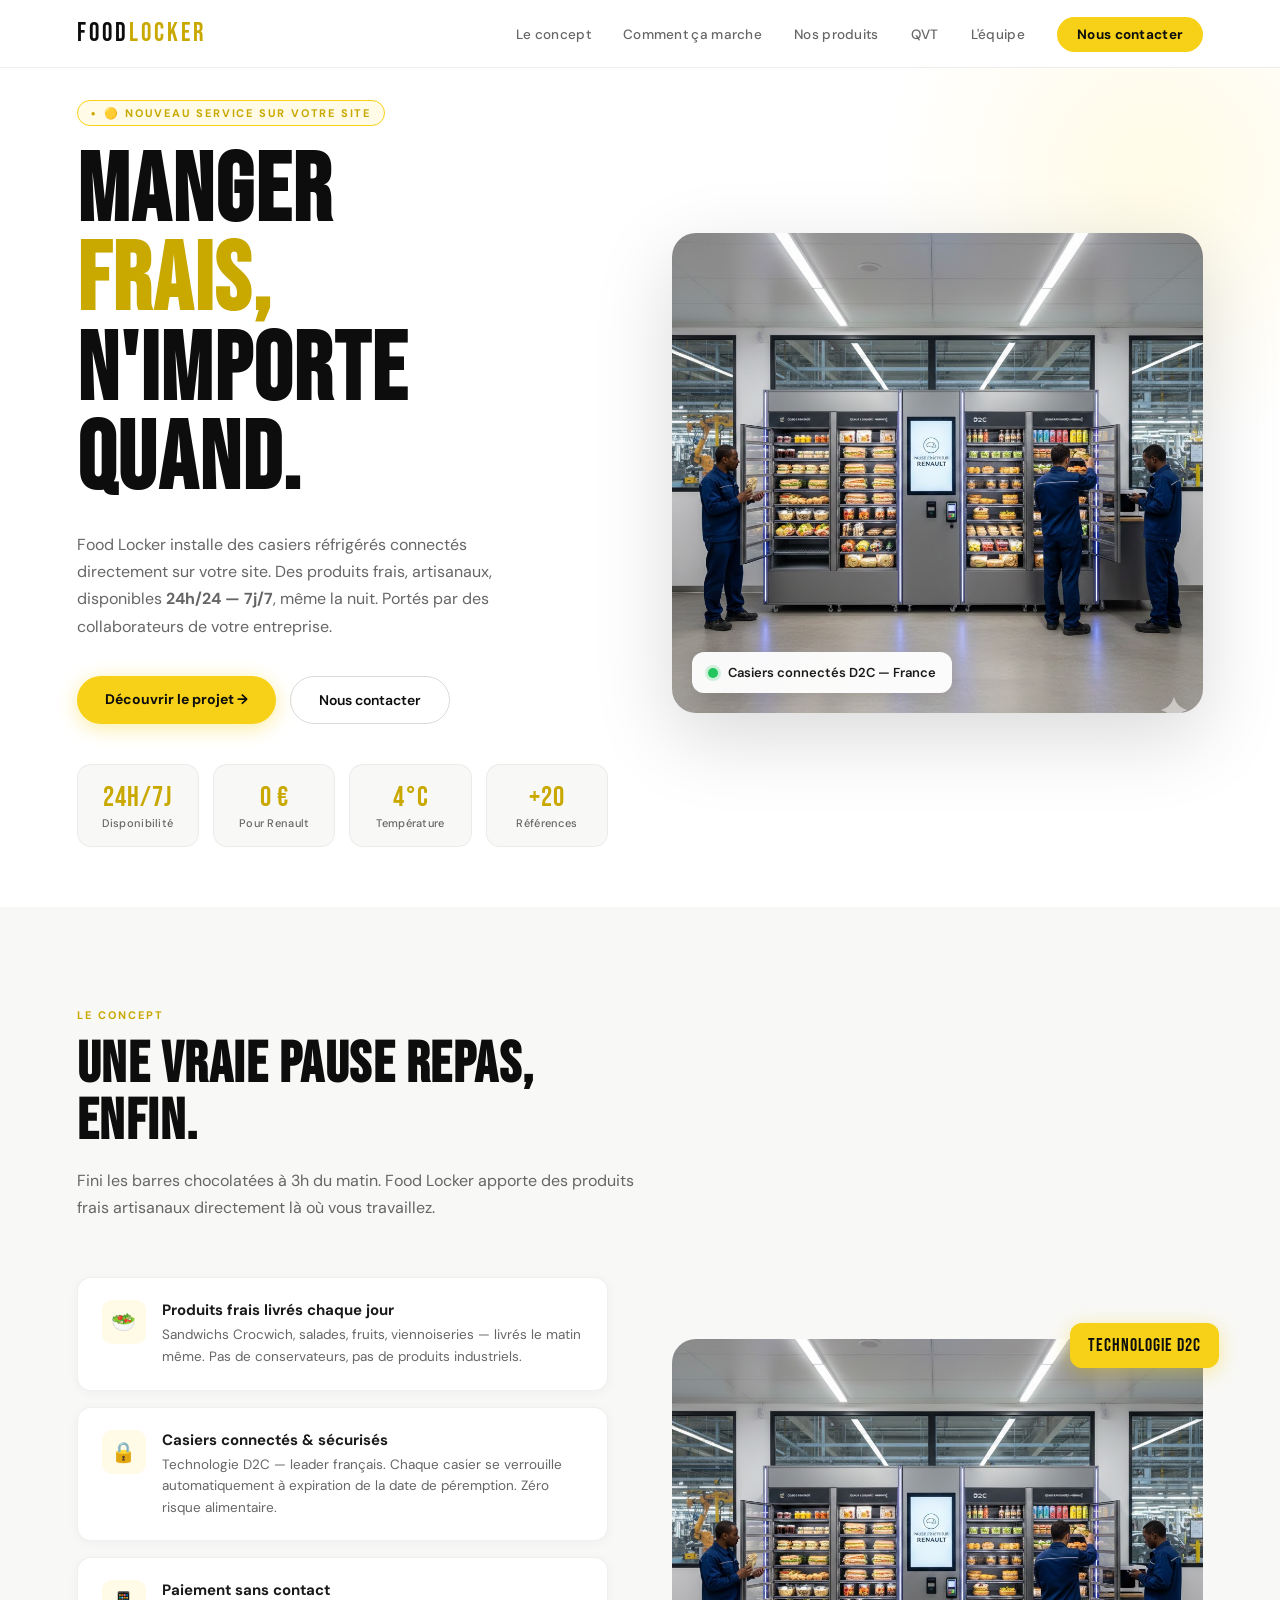
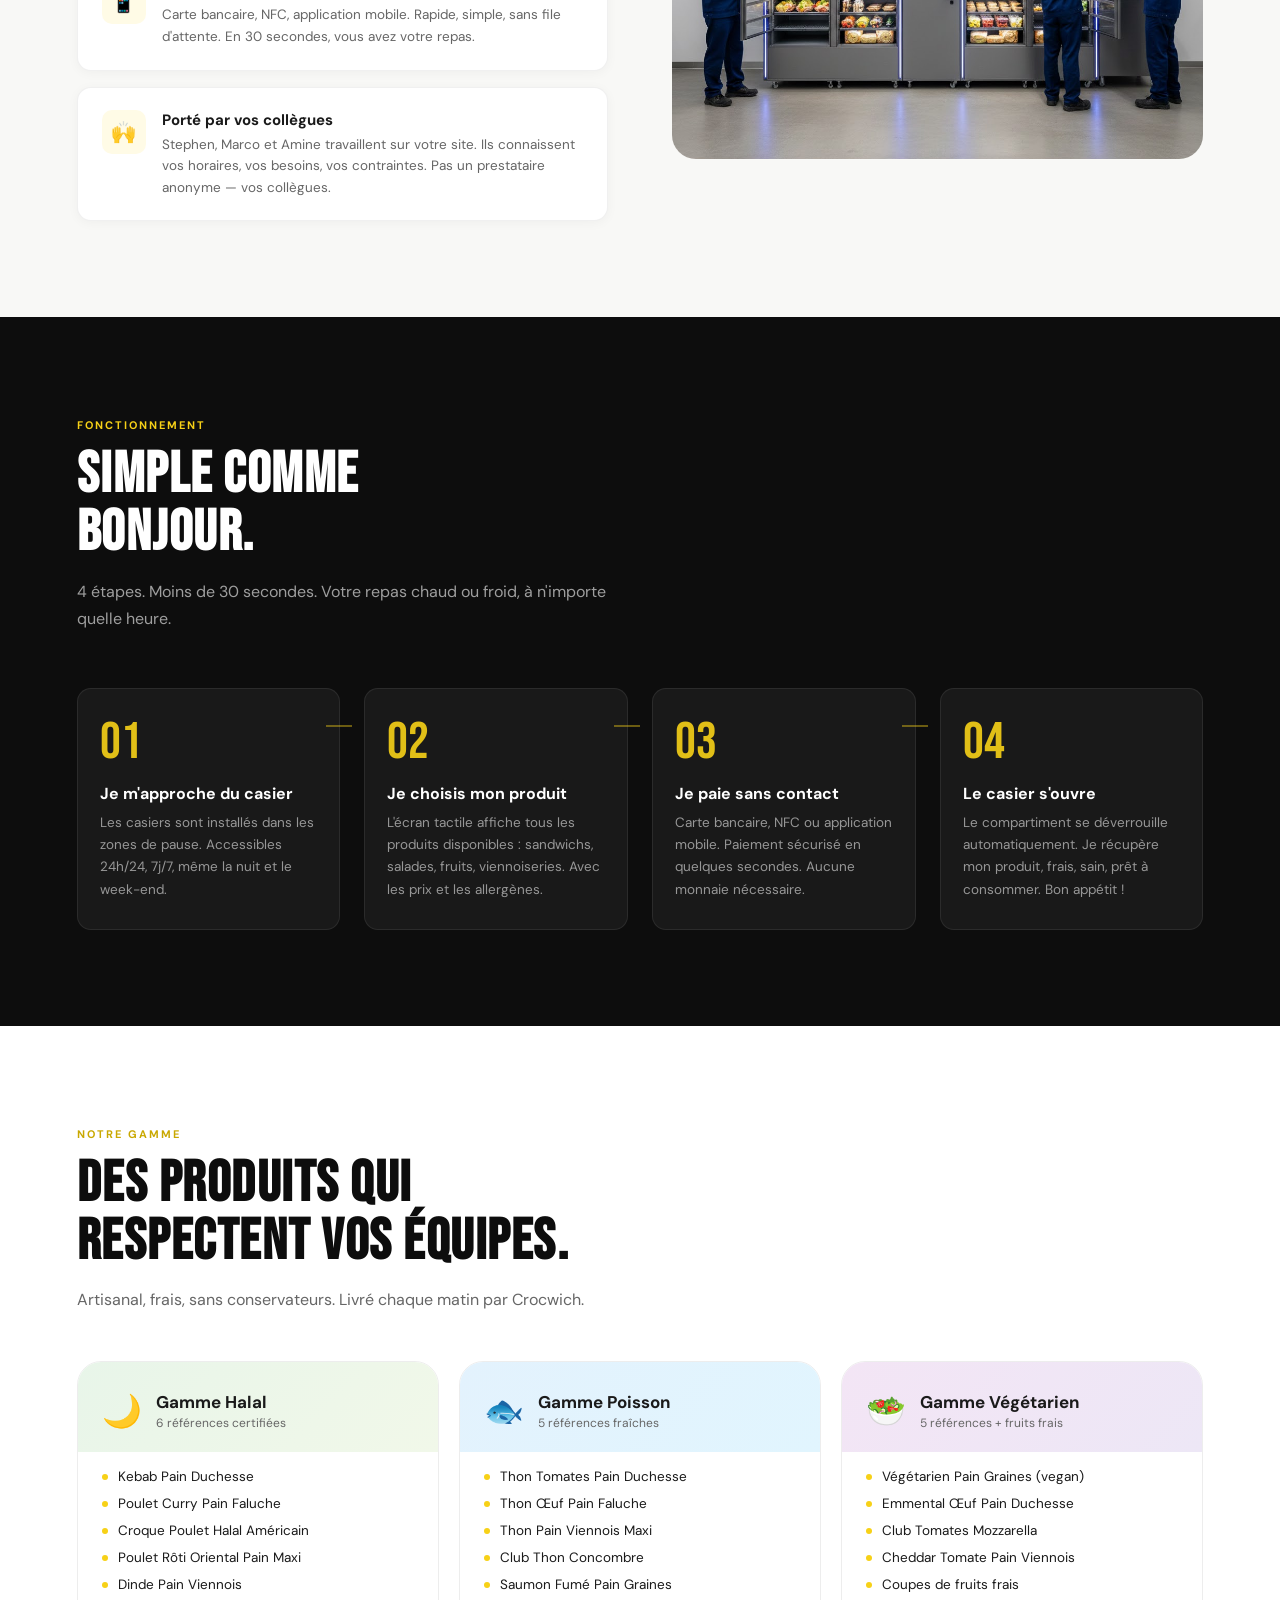
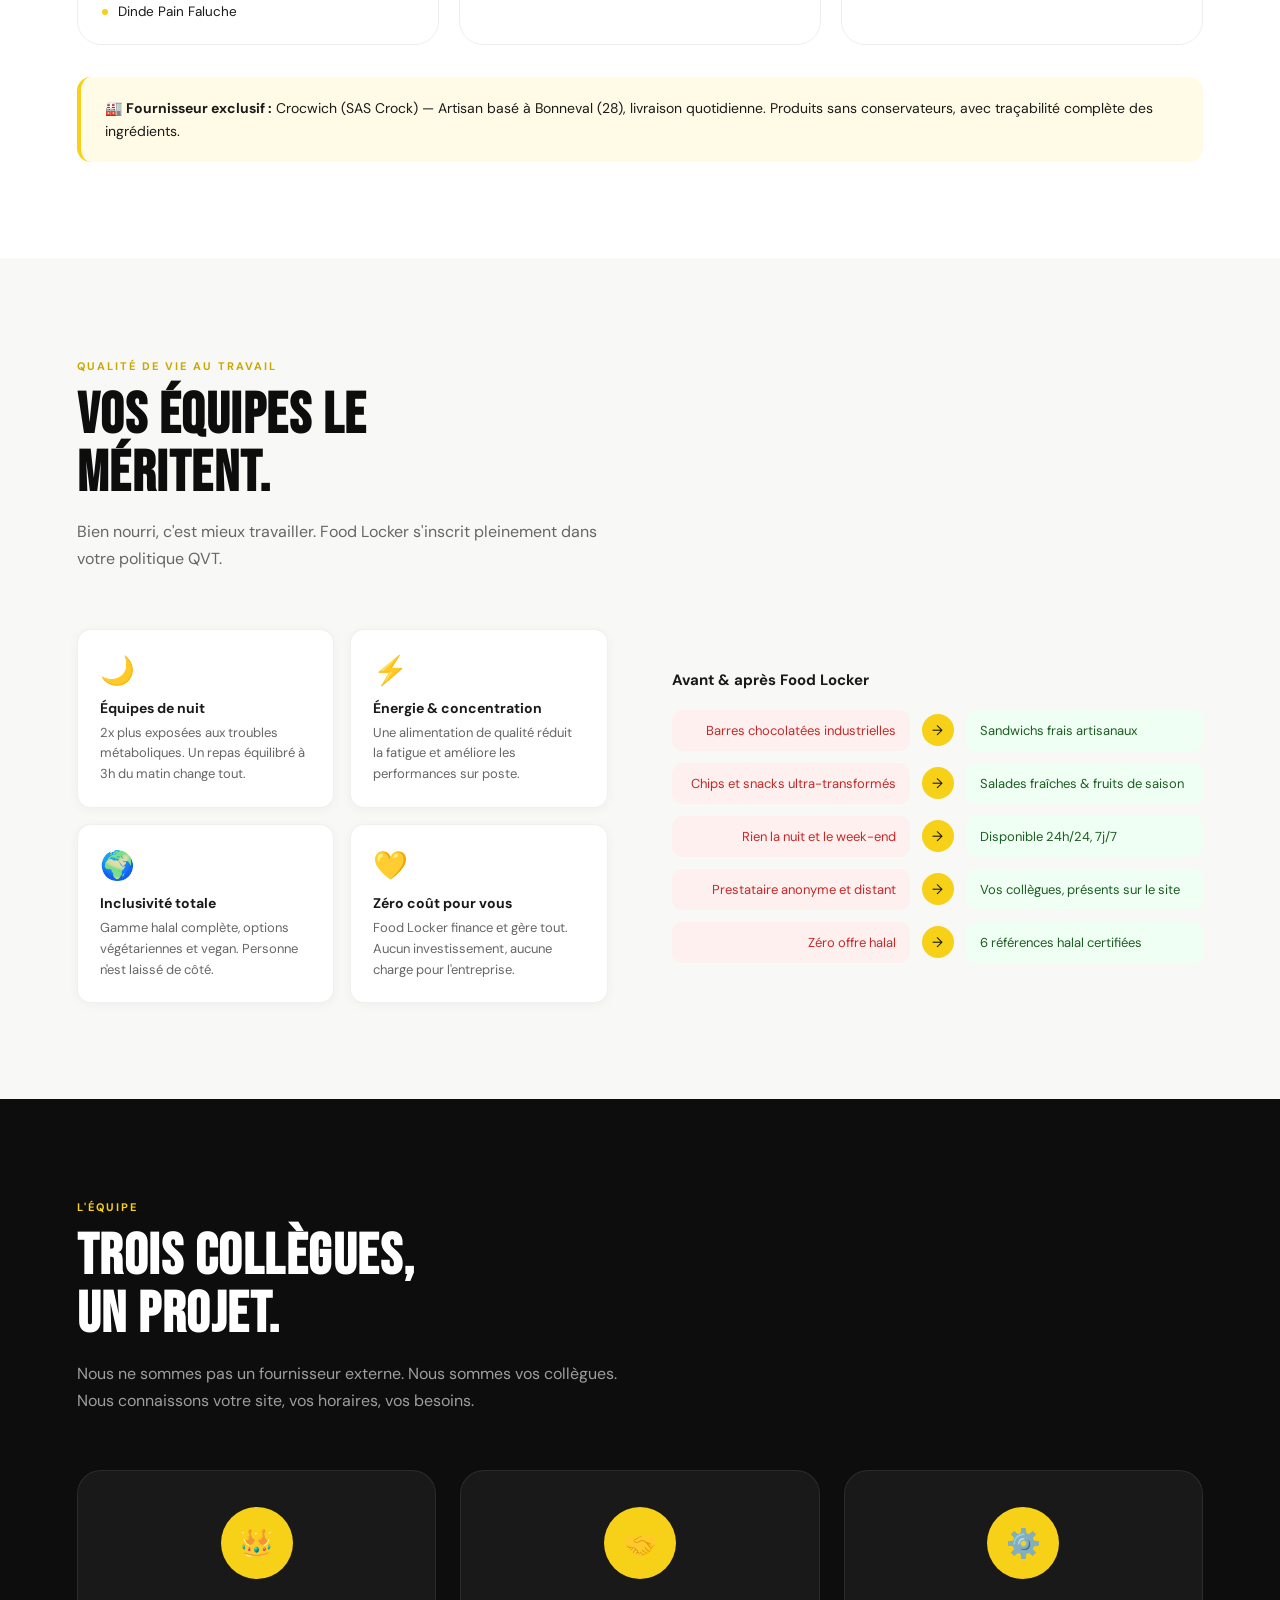
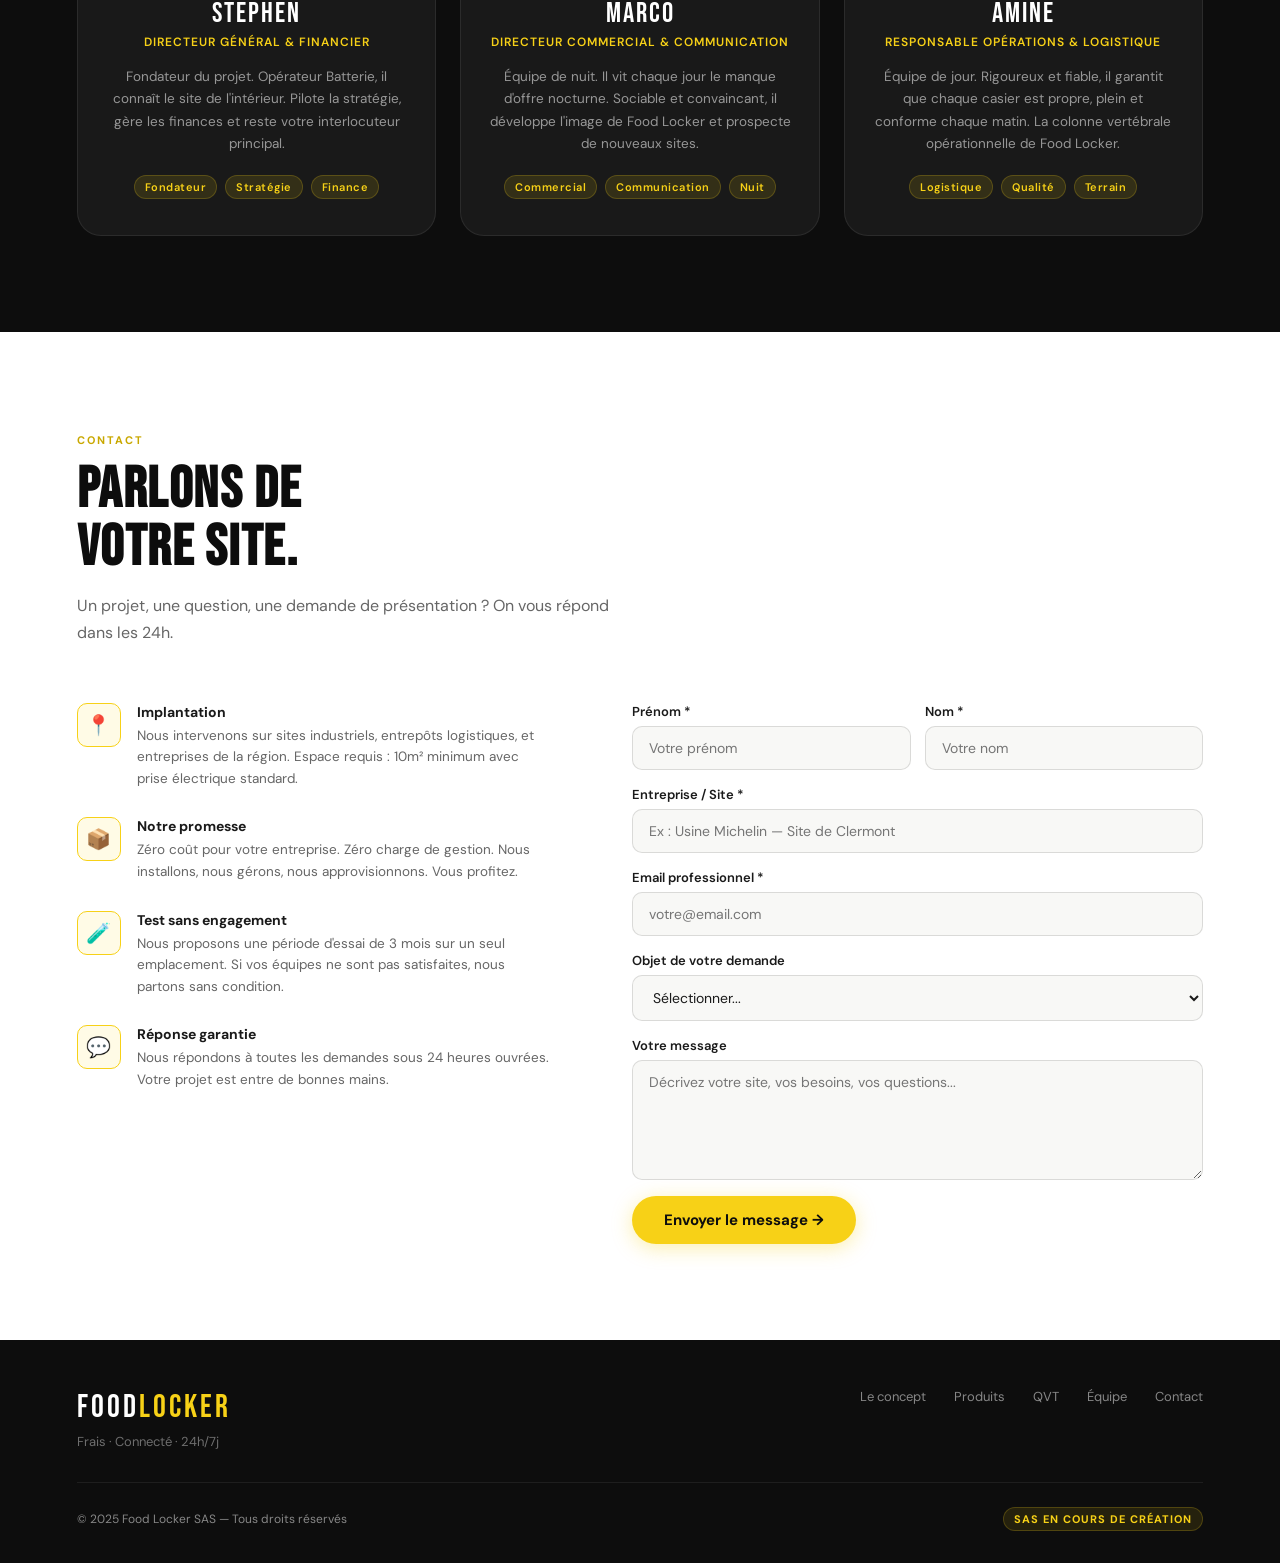
==== index.html @ cd593c73 "Add files via upload" ====
<!DOCTYPE html>
<html lang="fr">
<head>
<meta charset="UTF-8">
<meta name="viewport" content="width=device-width, initial-scale=1.0">
<title>Food Locker — Frais · Connecté · 24h/7j</title>
<link href="https://fonts.googleapis.com/css2?family=Bebas+Neue&family=DM+Sans:ital,opsz,wght@0,9..40,300;0,9..40,400;0,9..40,500;0,9..40,700;1,9..40,400&family=Playfair+Display:ital@1&display=swap" rel="stylesheet">
<style>
*,*::before,*::after{margin:0;padding:0;box-sizing:border-box}
:root{
  --y:#F7D117;--yd:#C9A800;--yl:#FFFBE6;
  --blk:#0D0D0D;--dk:#1A1A1A;--mid:#666;--lt:#F8F8F6;--wh:#fff;
  --r:14px;--r2:24px;
}
html{scroll-behavior:smooth}
body{font-family:'DM Sans',sans-serif;background:var(--wh);color:var(--dk);overflow-x:hidden}

/* NAV */
nav{
  position:fixed;top:0;left:0;right:0;z-index:200;
  height:68px;display:flex;align-items:center;justify-content:space-between;
  padding:0 6%;
  background:rgba(255,255,255,.95);
  backdrop-filter:blur(16px);
  border-bottom:1px solid rgba(0,0,0,.07);
  transition:box-shadow .3s;
}
nav.scrolled{box-shadow:0 2px 20px rgba(0,0,0,.09)}
.logo{font-family:'Bebas Neue',sans-serif;font-size:26px;letter-spacing:3px;color:var(--blk);text-decoration:none}
.logo em{color:var(--yd);font-style:normal}
.nav-links{display:flex;gap:32px;list-style:none;align-items:center}
.nav-links a{text-decoration:none;font-size:13.5px;font-weight:500;color:var(--mid);letter-spacing:.3px;transition:color .2s}
.nav-links a:hover{color:var(--blk)}
.btn-nav{
  background:var(--y);color:var(--blk)!important;
  padding:9px 20px;border-radius:100px;font-weight:700!important;
  transition:background .2s,transform .15s!important;
}
.btn-nav:hover{background:var(--yd)!important;transform:translateY(-1px)}
.burger{display:none;flex-direction:column;gap:5px;cursor:pointer;background:none;border:none;padding:4px}
.burger span{display:block;width:22px;height:2px;background:var(--dk);border-radius:2px;transition:.3s}

/* HERO */
#hero{
  min-height:100vh;
  display:grid;grid-template-columns:1fr 1fr;
  align-items:center;gap:64px;
  padding:100px 6% 60px;
  position:relative;overflow:hidden;
  background:var(--wh);
}
#hero::after{
  content:'';position:absolute;top:-100px;right:-150px;
  width:550px;height:550px;border-radius:50%;
  background:radial-gradient(circle,var(--yl) 0%,transparent 70%);
  pointer-events:none;z-index:0;
}
.hero-left{position:relative;z-index:1}
.badge{
  display:inline-flex;align-items:center;gap:7px;
  background:var(--yl);border:1.5px solid var(--y);
  color:var(--yd);font-size:11px;font-weight:700;
  letter-spacing:1.8px;text-transform:uppercase;
  padding:5px 13px;border-radius:100px;margin-bottom:22px;
  animation:fadeUp .5s .1s both;
}
.badge::before{content:'●';font-size:8px;color:var(--yd)}
.hero-h1{
  font-family:'Bebas Neue',sans-serif;
  font-size:clamp(68px,7.5vw,100px);
  line-height:.93;letter-spacing:2px;
  color:var(--blk);margin-bottom:26px;
  animation:fadeUp .5s .2s both;
}
.hero-h1 .yl{color:var(--yd)}
.hero-p{
  font-size:16px;line-height:1.7;color:var(--mid);
  max-width:440px;margin-bottom:36px;
  animation:fadeUp .5s .3s both;
}
.hero-btns{display:flex;gap:14px;flex-wrap:wrap;animation:fadeUp .5s .4s both}
.btn-primary{
  background:var(--y);color:var(--blk);
  padding:14px 28px;border-radius:100px;
  font-weight:700;font-size:14px;text-decoration:none;
  transition:background .2s,transform .15s,box-shadow .2s;
  box-shadow:0 4px 20px rgba(247,209,23,.4);
}
.btn-primary:hover{background:var(--yd);transform:translateY(-2px);box-shadow:0 8px 30px rgba(247,209,23,.5)}
.btn-ghost{
  background:transparent;color:var(--blk);
  padding:14px 28px;border-radius:100px;
  font-weight:600;font-size:14px;text-decoration:none;
  border:1.5px solid rgba(0,0,0,.15);
  transition:border-color .2s,transform .15s;
}
.btn-ghost:hover{border-color:var(--blk);transform:translateY(-2px)}
.hero-right{position:relative;z-index:1;animation:fadeRight .6s .3s both}
.hero-img-wrap{
  border-radius:var(--r2);overflow:hidden;
  box-shadow:0 24px 80px rgba(0,0,0,.15);
  position:relative;
}
.hero-img-wrap img{width:100%;height:480px;object-fit:cover;display:block}
.hero-img-badge{
  position:absolute;bottom:20px;left:20px;
  background:rgba(255,255,255,.95);backdrop-filter:blur(8px);
  border-radius:12px;padding:12px 16px;
  display:flex;align-items:center;gap:10px;
  box-shadow:0 4px 20px rgba(0,0,0,.12);
}
.hero-img-badge .dot{width:10px;height:10px;background:#22c55e;border-radius:50%;box-shadow:0 0 0 3px rgba(34,197,94,.2)}
.hero-img-badge span{font-size:13px;font-weight:600;color:var(--dk)}
.kpi-row{
  display:grid;grid-template-columns:repeat(4,1fr);gap:14px;
  margin-top:40px;animation:fadeUp .5s .5s both;
}
.kpi{
  text-align:center;padding:16px 10px;
  background:var(--lt);border-radius:var(--r);
  border:1px solid rgba(0,0,0,.05);
}
.kpi-val{font-family:'Bebas Neue',sans-serif;font-size:28px;color:var(--yd);letter-spacing:1px}
.kpi-label{font-size:11px;color:var(--mid);font-weight:500;margin-top:2px;letter-spacing:.3px}

/* SECTIONS COMMUNES */
section{padding:96px 6%}
.section-tag{
  display:inline-block;
  font-size:11px;font-weight:700;letter-spacing:2px;text-transform:uppercase;
  color:var(--yd);margin-bottom:14px;
}
.section-h2{
  font-family:'Bebas Neue',sans-serif;
  font-size:clamp(40px,4.5vw,58px);
  letter-spacing:1.5px;line-height:1;
  color:var(--blk);margin-bottom:16px;
}
.section-sub{font-size:16px;color:var(--mid);line-height:1.7;max-width:560px}

/* CONCEPT */
#concept{background:var(--lt)}
.concept-grid{
  display:grid;grid-template-columns:1fr 1fr;
  gap:64px;align-items:center;margin-top:56px;
}
.concept-cards{display:flex;flex-direction:column;gap:16px}
.concept-card{
  background:var(--wh);border-radius:var(--r);padding:22px 24px;
  border:1px solid rgba(0,0,0,.06);
  display:flex;align-items:flex-start;gap:16px;
  box-shadow:0 2px 12px rgba(0,0,0,.04);
  transition:transform .2s,box-shadow .2s;
}
.concept-card:hover{transform:translateY(-3px);box-shadow:0 8px 32px rgba(0,0,0,.08)}
.card-icon{
  width:44px;height:44px;border-radius:10px;
  background:var(--yl);display:flex;align-items:center;justify-content:center;
  font-size:20px;flex-shrink:0;
}
.card-title{font-weight:700;font-size:15px;margin-bottom:4px;color:var(--dk)}
.card-desc{font-size:13.5px;color:var(--mid);line-height:1.6}
.concept-visual{position:relative}
.concept-img{
  border-radius:var(--r2);overflow:hidden;
  box-shadow:var(--shadow-lg);
}
.concept-img img{width:100%;height:420px;object-fit:cover;display:block}
.concept-tag-float{
  position:absolute;top:-16px;right:-16px;
  background:var(--y);color:var(--blk);
  font-family:'Bebas Neue',sans-serif;
  font-size:18px;letter-spacing:1px;
  padding:12px 18px;border-radius:12px;
  box-shadow:0 4px 20px rgba(247,209,23,.4);
}

/* COMMENT CA MARCHE */
#comment{background:var(--blk);color:var(--wh)}
#comment .section-h2{color:var(--wh)}
#comment .section-sub{color:rgba(255,255,255,.6)}
#comment .section-tag{color:var(--y)}
.steps{display:grid;grid-template-columns:repeat(4,1fr);gap:24px;margin-top:56px}
.step{
  position:relative;
  background:rgba(255,255,255,.05);
  border:1px solid rgba(255,255,255,.08);
  border-radius:var(--r);padding:28px 22px;
  transition:background .2s,transform .2s;
}
.step:hover{background:rgba(255,255,255,.09);transform:translateY(-4px)}
.step-num{
  font-family:'Bebas Neue',sans-serif;
  font-size:52px;color:var(--y);
  line-height:1;margin-bottom:14px;
  opacity:.9;
}
.step-title{font-weight:700;font-size:16px;color:var(--wh);margin-bottom:8px}
.step-desc{font-size:13.5px;color:rgba(255,255,255,.55);line-height:1.65}
.step-connector{
  position:absolute;top:36px;right:-13px;
  width:26px;height:2px;background:var(--y);opacity:.4;z-index:1;
}
.step:last-child .step-connector{display:none}

/* PRODUITS */
#produits{background:var(--wh)}
.produits-header{display:flex;justify-content:space-between;align-items:flex-end;margin-bottom:48px}
.produits-grid{display:grid;grid-template-columns:repeat(3,1fr);gap:20px}
.produit-cat{
  border-radius:var(--r2);overflow:hidden;
  border:1.5px solid rgba(0,0,0,.07);
  transition:transform .2s,box-shadow .2s;
}
.produit-cat:hover{transform:translateY(-5px);box-shadow:0 16px 48px rgba(0,0,0,.1)}
.produit-cat-header{
  padding:28px 24px 20px;
  display:flex;align-items:center;gap:14px;
}
.produit-cat.halal .produit-cat-header{background:linear-gradient(135deg,#E8F5E9,#F1F8E9)}
.produit-cat.poisson .produit-cat-header{background:linear-gradient(135deg,#E3F2FD,#E1F5FE)}
.produit-cat.veggie .produit-cat-header{background:linear-gradient(135deg,#F3E5F5,#EDE7F6)}
.cat-emoji{font-size:32px}
.cat-name{font-weight:700;font-size:17px;color:var(--dk)}
.cat-count{font-size:12px;color:var(--mid);margin-top:2px}
.produit-list{padding:16px 24px 24px;display:flex;flex-direction:column;gap:10px}
.produit-item{
  display:flex;align-items:center;gap:10px;
  font-size:13.5px;color:var(--dk);
}
.produit-item::before{
  content:'';width:6px;height:6px;border-radius:50%;
  background:var(--y);flex-shrink:0;
}
.produits-note{
  margin-top:32px;padding:20px 24px;
  background:var(--yl);border-radius:var(--r);
  border-left:4px solid var(--y);
  font-size:14px;color:var(--dk);line-height:1.6;
}

/* QVT */
#qvt{background:var(--lt)}
.qvt-grid{display:grid;grid-template-columns:1fr 1fr;gap:64px;align-items:center;margin-top:56px}
.qvt-cards{display:grid;grid-template-columns:1fr 1fr;gap:16px}
.qvt-card{
  background:var(--wh);border-radius:var(--r);padding:22px;
  border:1px solid rgba(0,0,0,.06);
  box-shadow:0 2px 12px rgba(0,0,0,.04);
  transition:transform .2s;
}
.qvt-card:hover{transform:translateY(-3px)}
.qvt-card .icon{font-size:28px;margin-bottom:10px}
.qvt-card h4{font-weight:700;font-size:14px;margin-bottom:6px;color:var(--dk)}
.qvt-card p{font-size:13px;color:var(--mid);line-height:1.6}
.qvt-compare{display:flex;flex-direction:column;gap:12px}
.compare-row{
  display:grid;grid-template-columns:1fr auto 1fr;
  gap:12px;align-items:center;
}
.compare-neg{
  background:#FFF0F0;border-radius:10px;padding:12px 14px;
  font-size:13px;color:#c62828;text-align:right;
}
.compare-pos{
  background:#F0FFF4;border-radius:10px;padding:12px 14px;
  font-size:13px;color:#1b5e20;
}
.compare-arrow{
  width:32px;height:32px;background:var(--y);border-radius:50%;
  display:flex;align-items:center;justify-content:center;
  font-size:14px;flex-shrink:0;
}

/* ÉQUIPE */
#equipe{background:var(--blk);color:var(--wh)}
#equipe .section-h2{color:var(--wh)}
#equipe .section-sub{color:rgba(255,255,255,.6)}
#equipe .section-tag{color:var(--y)}
.team-grid{display:grid;grid-template-columns:repeat(3,1fr);gap:24px;margin-top:56px}
.team-card{
  background:rgba(255,255,255,.05);
  border:1px solid rgba(255,255,255,.08);
  border-radius:var(--r2);
  padding:36px 28px;
  text-align:center;
  transition:background .2s,transform .2s;
  position:relative;overflow:hidden;
}
.team-card::before{
  content:'';position:absolute;top:0;left:0;right:0;height:3px;
  background:var(--y);transform:scaleX(0);transition:transform .3s;
}
.team-card:hover{background:rgba(255,255,255,.09);transform:translateY(-4px)}
.team-card:hover::before{transform:scaleX(1)}
.team-avatar{
  width:72px;height:72px;border-radius:50%;
  background:var(--y);display:flex;align-items:center;justify-content:center;
  font-size:28px;margin:0 auto 18px;
}
.team-name{
  font-family:'Bebas Neue',sans-serif;
  font-size:28px;letter-spacing:2px;color:var(--wh);margin-bottom:4px;
}
.team-role{
  font-size:12px;font-weight:600;letter-spacing:1px;text-transform:uppercase;
  color:var(--y);margin-bottom:16px;
}
.team-desc{font-size:13.5px;color:rgba(255,255,255,.55);line-height:1.65;margin-bottom:20px}
.team-tags{display:flex;flex-wrap:wrap;gap:8px;justify-content:center}
.tag{
  font-size:11px;font-weight:600;letter-spacing:.5px;
  background:rgba(247,209,23,.12);color:var(--y);
  padding:4px 10px;border-radius:100px;
  border:1px solid rgba(247,209,23,.2);
}

/* CONTACT */
#contact{background:var(--wh)}
.contact-grid{display:grid;grid-template-columns:1fr 1.2fr;gap:80px;align-items:start;margin-top:56px}
.contact-info{display:flex;flex-direction:column;gap:28px}
.contact-block{display:flex;align-items:flex-start;gap:16px}
.contact-icon{
  width:44px;height:44px;background:var(--yl);border-radius:10px;
  display:flex;align-items:center;justify-content:center;font-size:20px;
  flex-shrink:0;border:1.5px solid var(--y);
}
.contact-block h4{font-weight:700;font-size:14px;margin-bottom:4px}
.contact-block p{font-size:13.5px;color:var(--mid);line-height:1.6}
.contact-form{display:flex;flex-direction:column;gap:16px}
.form-row{display:grid;grid-template-columns:1fr 1fr;gap:14px}
.form-group{display:flex;flex-direction:column;gap:6px}
.form-group label{font-size:13px;font-weight:600;color:var(--dk)}
.form-group input,.form-group textarea,.form-group select{
  padding:12px 16px;border-radius:10px;
  border:1.5px solid rgba(0,0,0,.12);
  font-family:'DM Sans',sans-serif;font-size:14px;color:var(--dk);
  background:var(--lt);
  transition:border-color .2s,background .2s;outline:none;
}
.form-group input:focus,.form-group textarea:focus,.form-group select:focus{
  border-color:var(--y);background:var(--wh);
}
.form-group textarea{resize:vertical;min-height:120px}
.btn-submit{
  background:var(--y);color:var(--blk);
  border:none;padding:14px 32px;border-radius:100px;
  font-family:'DM Sans',sans-serif;font-weight:700;font-size:15px;
  cursor:pointer;transition:background .2s,transform .15s,box-shadow .2s;
  align-self:flex-start;
  box-shadow:0 4px 20px rgba(247,209,23,.35);
}
.btn-submit:hover{background:var(--yd);transform:translateY(-2px);box-shadow:0 8px 30px rgba(247,209,23,.5)}

/* FOOTER */
footer{
  background:var(--blk);color:rgba(255,255,255,.5);
  padding:48px 6% 32px;
  display:flex;flex-direction:column;gap:32px;
}
.footer-top{display:flex;justify-content:space-between;align-items:flex-start}
.footer-logo{font-family:'Bebas Neue',sans-serif;font-size:32px;letter-spacing:3px;color:var(--wh)}
.footer-logo em{color:var(--y);font-style:normal}
.footer-tagline{font-size:13px;color:rgba(255,255,255,.4);margin-top:6px}
.footer-links{display:flex;gap:28px}
.footer-links a{font-size:13px;color:rgba(255,255,255,.5);text-decoration:none;transition:color .2s}
.footer-links a:hover{color:var(--y)}
.footer-bottom{
  border-top:1px solid rgba(255,255,255,.07);
  padding-top:24px;
  display:flex;justify-content:space-between;align-items:center;
  font-size:12px;
}
.footer-sas{
  background:rgba(247,209,23,.1);border:1px solid rgba(247,209,23,.2);
  color:var(--y);font-size:11px;font-weight:700;letter-spacing:1px;
  padding:4px 10px;border-radius:100px;
}

/* ANIMATIONS */
@keyframes fadeUp{from{opacity:0;transform:translateY(20px)}to{opacity:1;transform:translateY(0)}}
@keyframes fadeRight{from{opacity:0;transform:translateX(30px)}to{opacity:1;transform:translateX(0)}}
.reveal{opacity:0;transform:translateY(24px);transition:opacity .6s,transform .6s}
.reveal.visible{opacity:1;transform:none}

/* RESPONSIVE */
@media(max-width:900px){
  #hero{grid-template-columns:1fr;padding:100px 5% 60px}
  .hero-right{display:none}
  .kpi-row{grid-template-columns:repeat(2,1fr)}
  .concept-grid,.qvt-grid,.contact-grid{grid-template-columns:1fr}
  .steps{grid-template-columns:1fr 1fr}
  .produits-grid{grid-template-columns:1fr}
  .team-grid{grid-template-columns:1fr}
  .produits-header{flex-direction:column;gap:16px;align-items:flex-start}
  .step-connector{display:none}
  .footer-top{flex-direction:column;gap:24px}
  .footer-links{flex-wrap:wrap;gap:16px}
}
@media(max-width:600px){
  .nav-links{display:none}
  .burger{display:flex}
  .nav-links.open{
    display:flex;flex-direction:column;
    position:fixed;top:68px;left:0;right:0;bottom:0;
    background:rgba(255,255,255,.98);padding:40px 6%;gap:24px;z-index:199;
  }
  .nav-links.open a{font-size:18px}
  .form-row{grid-template-columns:1fr}
  .steps{grid-template-columns:1fr}
  .qvt-cards{grid-template-columns:1fr}
  .compare-row{grid-template-columns:1fr;text-align:left}
  .compare-neg{text-align:left}
  .compare-arrow{display:none}
  section{padding:64px 5%}
  #hero{padding:90px 5% 50px}
}
</style>
</head>
<body>

<!-- NAV -->
<nav id="navbar">
  <a href="#hero" class="logo">FOOD<em>LOCKER</em></a>
  <ul class="nav-links" id="navLinks">
    <li><a href="#concept">Le concept</a></li>
    <li><a href="#comment">Comment ça marche</a></li>
    <li><a href="#produits">Nos produits</a></li>
    <li><a href="#qvt">QVT</a></li>
    <li><a href="#equipe">L'équipe</a></li>
    <li><a href="#contact" class="btn-nav">Nous contacter</a></li>
  </ul>
  <button class="burger" id="burger" aria-label="Menu">
    <span></span><span></span><span></span>
  </button>
</nav>

<!-- HERO -->
<section id="hero">
  <div class="hero-left">
    <div class="badge">🟡 Nouveau service sur votre site</div>
    <h1 class="hero-h1">
      MANGER<br>
      <span class="yl">FRAIS,</span><br>
      N'IMPORTE<br>QUAND.
    </h1>
    <p class="hero-p">
      Food Locker installe des casiers réfrigérés connectés directement sur votre site.
      Des produits frais, artisanaux, disponibles <strong>24h/24 — 7j/7</strong>,
      même la nuit. Portés par des collaborateurs de votre entreprise.
    </p>
    <div class="hero-btns">
      <a href="#concept" class="btn-primary">Découvrir le projet →</a>
      <a href="#contact" class="btn-ghost">Nous contacter</a>
    </div>
    <div class="kpi-row">
      <div class="kpi"><div class="kpi-val">24h/7j</div><div class="kpi-label">Disponibilité</div></div>
      <div class="kpi"><div class="kpi-val">0 €</div><div class="kpi-label">Pour Renault</div></div>
      <div class="kpi"><div class="kpi-val">4°C</div><div class="kpi-label">Température</div></div>
      <div class="kpi"><div class="kpi-val">+20</div><div class="kpi-label">Références</div></div>
    </div>
  </div>
  <div class="hero-right">
    <div class="hero-img-wrap">
      <img src="[data-uri]" alt="Casiers connectés Food Locker" />
      <div class="hero-img-badge">
        <div class="dot"></div>
        <span>Casiers connectés D2C — France</span>
      </div>
    </div>
  </div>
</section>

<!-- CONCEPT -->
<section id="concept">
  <div class="reveal">
    <span class="section-tag">Le concept</span>
    <h2 class="section-h2">UNE VRAIE PAUSE REPAS,<br>ENFIN.</h2>
    <p class="section-sub">Fini les barres chocolatées à 3h du matin. Food Locker apporte des produits frais artisanaux directement là où vous travaillez.</p>
  </div>
  <div class="concept-grid reveal">
    <div class="concept-cards">
      <div class="concept-card">
        <div class="card-icon">🥗</div>
        <div>
          <div class="card-title">Produits frais livrés chaque jour</div>
          <div class="card-desc">Sandwichs Crocwich, salades, fruits, viennoiseries — livrés le matin même. Pas de conservateurs, pas de produits industriels.</div>
        </div>
      </div>
      <div class="concept-card">
        <div class="card-icon">🔒</div>
        <div>
          <div class="card-title">Casiers connectés & sécurisés</div>
          <div class="card-desc">Technologie D2C — leader français. Chaque casier se verrouille automatiquement à expiration de la date de péremption. Zéro risque alimentaire.</div>
        </div>
      </div>
      <div class="concept-card">
        <div class="card-icon">📱</div>
        <div>
          <div class="card-title">Paiement sans contact</div>
          <div class="card-desc">Carte bancaire, NFC, application mobile. Rapide, simple, sans file d'attente. En 30 secondes, vous avez votre repas.</div>
        </div>
      </div>
      <div class="concept-card">
        <div class="card-icon">🙌</div>
        <div>
          <div class="card-title">Porté par vos collègues</div>
          <div class="card-desc">Stephen, Marco et Amine travaillent sur votre site. Ils connaissent vos horaires, vos besoins, vos contraintes. Pas un prestataire anonyme — vos collègues.</div>
        </div>
      </div>
    </div>
    <div class="concept-visual">
      <div class="concept-tag-float">TECHNOLOGIE D2C</div>
      <div class="concept-img">
        <img src="[data-uri]" alt="Distributeur Food Locker" />
      </div>
    </div>
  </div>
</section>

<!-- COMMENT CA MARCHE -->
<section id="comment">
  <div class="reveal">
    <span class="section-tag">Fonctionnement</span>
    <h2 class="section-h2">SIMPLE COMME<br>BONJOUR.</h2>
    <p class="section-sub">4 étapes. Moins de 30 secondes. Votre repas chaud ou froid, à n'importe quelle heure.</p>
  </div>
  <div class="steps reveal">
    <div class="step">
      <div class="step-num">01</div>
      <div class="step-title">Je m'approche du casier</div>
      <div class="step-desc">Les casiers sont installés dans les zones de pause. Accessibles 24h/24, 7j/7, même la nuit et le week-end.</div>
      <div class="step-connector"></div>
    </div>
    <div class="step">
      <div class="step-num">02</div>
      <div class="step-title">Je choisis mon produit</div>
      <div class="step-desc">L'écran tactile affiche tous les produits disponibles : sandwichs, salades, fruits, viennoiseries. Avec les prix et les allergènes.</div>
      <div class="step-connector"></div>
    </div>
    <div class="step">
      <div class="step-num">03</div>
      <div class="step-title">Je paie sans contact</div>
      <div class="step-desc">Carte bancaire, NFC ou application mobile. Paiement sécurisé en quelques secondes. Aucune monnaie nécessaire.</div>
      <div class="step-connector"></div>
    </div>
    <div class="step">
      <div class="step-num">04</div>
      <div class="step-title">Le casier s'ouvre</div>
      <div class="step-desc">Le compartiment se déverrouille automatiquement. Je récupère mon produit, frais, sain, prêt à consommer. Bon appétit !</div>
    </div>
  </div>
</section>

<!-- PRODUITS -->
<section id="produits">
  <div class="produits-header reveal">
    <div>
      <span class="section-tag">Notre gamme</span>
      <h2 class="section-h2">DES PRODUITS QUI<br>RESPECTENT VOS ÉQUIPES.</h2>
      <p class="section-sub">Artisanal, frais, sans conservateurs. Livré chaque matin par Crocwich.</p>
    </div>
  </div>
  <div class="produits-grid reveal">
    <div class="produit-cat halal">
      <div class="produit-cat-header">
        <div class="cat-emoji">🌙</div>
        <div>
          <div class="cat-name">Gamme Halal</div>
          <div class="cat-count">6 références certifiées</div>
        </div>
      </div>
      <div class="produit-list">
        <div class="produit-item">Kebab Pain Duchesse</div>
        <div class="produit-item">Poulet Curry Pain Faluche</div>
        <div class="produit-item">Croque Poulet Halal Américain</div>
        <div class="produit-item">Poulet Rôti Oriental Pain Maxi</div>
        <div class="produit-item">Dinde Pain Viennois</div>
        <div class="produit-item">Dinde Pain Faluche</div>
      </div>
    </div>
    <div class="produit-cat poisson">
      <div class="produit-cat-header">
        <div class="cat-emoji">🐟</div>
        <div>
          <div class="cat-name">Gamme Poisson</div>
          <div class="cat-count">5 références fraîches</div>
        </div>
      </div>
      <div class="produit-list">
        <div class="produit-item">Thon Tomates Pain Duchesse</div>
        <div class="produit-item">Thon Œuf Pain Faluche</div>
        <div class="produit-item">Thon Pain Viennois Maxi</div>
        <div class="produit-item">Club Thon Concombre</div>
        <div class="produit-item">Saumon Fumé Pain Graines</div>
      </div>
    </div>
    <div class="produit-cat veggie">
      <div class="produit-cat-header">
        <div class="cat-emoji">🥗</div>
        <div>
          <div class="cat-name">Gamme Végétarien</div>
          <div class="cat-count">5 références + fruits frais</div>
        </div>
      </div>
      <div class="produit-list">
        <div class="produit-item">Végétarien Pain Graines (vegan)</div>
        <div class="produit-item">Emmental Œuf Pain Duchesse</div>
        <div class="produit-item">Club Tomates Mozzarella</div>
        <div class="produit-item">Cheddar Tomate Pain Viennois</div>
        <div class="produit-item">Coupes de fruits frais</div>
      </div>
    </div>
  </div>
  <div class="produits-note reveal">
    🏭 <strong>Fournisseur exclusif :</strong> Crocwich (SAS Crock) — Artisan basé à Bonneval (28), livraison quotidienne. Produits sans conservateurs, avec traçabilité complète des ingrédients.
  </div>
</section>

<!-- QVT -->
<section id="qvt">
  <div class="reveal">
    <span class="section-tag">Qualité de vie au travail</span>
    <h2 class="section-h2">VOS ÉQUIPES LE<br>MÉRITENT.</h2>
    <p class="section-sub">Bien nourri, c'est mieux travailler. Food Locker s'inscrit pleinement dans votre politique QVT.</p>
  </div>
  <div class="qvt-grid reveal">
    <div class="qvt-cards">
      <div class="qvt-card">
        <div class="icon">🌙</div>
        <h4>Équipes de nuit</h4>
        <p>2x plus exposées aux troubles métaboliques. Un repas équilibré à 3h du matin change tout.</p>
      </div>
      <div class="qvt-card">
        <div class="icon">⚡</div>
        <h4>Énergie & concentration</h4>
        <p>Une alimentation de qualité réduit la fatigue et améliore les performances sur poste.</p>
      </div>
      <div class="qvt-card">
        <div class="icon">🌍</div>
        <h4>Inclusivité totale</h4>
        <p>Gamme halal complète, options végétariennes et vegan. Personne n'est laissé de côté.</p>
      </div>
      <div class="qvt-card">
        <div class="icon">💛</div>
        <h4>Zéro coût pour vous</h4>
        <p>Food Locker finance et gère tout. Aucun investissement, aucune charge pour l'entreprise.</p>
      </div>
    </div>
    <div class="qvt-compare">
      <p style="font-weight:700;font-size:15px;margin-bottom:8px;color:var(--dk)">Avant & après Food Locker</p>
      <div class="compare-row">
        <div class="compare-neg">Barres chocolatées industrielles</div>
        <div class="compare-arrow">→</div>
        <div class="compare-pos">Sandwichs frais artisanaux</div>
      </div>
      <div class="compare-row">
        <div class="compare-neg">Chips et snacks ultra-transformés</div>
        <div class="compare-arrow">→</div>
        <div class="compare-pos">Salades fraîches & fruits de saison</div>
      </div>
      <div class="compare-row">
        <div class="compare-neg">Rien la nuit et le week-end</div>
        <div class="compare-arrow">→</div>
        <div class="compare-pos">Disponible 24h/24, 7j/7</div>
      </div>
      <div class="compare-row">
        <div class="compare-neg">Prestataire anonyme et distant</div>
        <div class="compare-arrow">→</div>
        <div class="compare-pos">Vos collègues, présents sur le site</div>
      </div>
      <div class="compare-row">
        <div class="compare-neg">Zéro offre halal</div>
        <div class="compare-arrow">→</div>
        <div class="compare-pos">6 références halal certifiées</div>
      </div>
    </div>
  </div>
</section>

<!-- ÉQUIPE -->
<section id="equipe">
  <div class="reveal">
    <span class="section-tag">L'équipe</span>
    <h2 class="section-h2">TROIS COLLÈGUES,<br>UN PROJET.</h2>
    <p class="section-sub">Nous ne sommes pas un fournisseur externe. Nous sommes vos collègues. Nous connaissons votre site, vos horaires, vos besoins.</p>
  </div>
  <div class="team-grid reveal">
    <div class="team-card">
      <div class="team-avatar">👑</div>
      <div class="team-name">STEPHEN</div>
      <div class="team-role">Directeur Général & Financier</div>
      <div class="team-desc">Fondateur du projet. Opérateur Batterie, il connaît le site de l'intérieur. Pilote la stratégie, gère les finances et reste votre interlocuteur principal.</div>
      <div class="team-tags">
        <span class="tag">Fondateur</span>
        <span class="tag">Stratégie</span>
        <span class="tag">Finance</span>
      </div>
    </div>
    <div class="team-card">
      <div class="team-avatar">🤝</div>
      <div class="team-name">MARCO</div>
      <div class="team-role">Directeur Commercial & Communication</div>
      <div class="team-desc">Équipe de nuit. Il vit chaque jour le manque d'offre nocturne. Sociable et convaincant, il développe l'image de Food Locker et prospecte de nouveaux sites.</div>
      <div class="team-tags">
        <span class="tag">Commercial</span>
        <span class="tag">Communication</span>
        <span class="tag">Nuit</span>
      </div>
    </div>
    <div class="team-card">
      <div class="team-avatar">⚙️</div>
      <div class="team-name">AMINE</div>
      <div class="team-role">Responsable Opérations & Logistique</div>
      <div class="team-desc">Équipe de jour. Rigoureux et fiable, il garantit que chaque casier est propre, plein et conforme chaque matin. La colonne vertébrale opérationnelle de Food Locker.</div>
      <div class="team-tags">
        <span class="tag">Logistique</span>
        <span class="tag">Qualité</span>
        <span class="tag">Terrain</span>
      </div>
    </div>
  </div>
</section>

<!-- CONTACT -->
<section id="contact">
  <div class="reveal">
    <span class="section-tag">Contact</span>
    <h2 class="section-h2">PARLONS DE<br>VOTRE SITE.</h2>
    <p class="section-sub">Un projet, une question, une demande de présentation ? On vous répond dans les 24h.</p>
  </div>
  <div class="contact-grid reveal">
    <div class="contact-info">
      <div class="contact-block">
        <div class="contact-icon">📍</div>
        <div>
          <h4>Implantation</h4>
          <p>Nous intervenons sur sites industriels, entrepôts logistiques, et entreprises de la région. Espace requis : 10m² minimum avec prise électrique standard.</p>
        </div>
      </div>
      <div class="contact-block">
        <div class="contact-icon">📦</div>
        <div>
          <h4>Notre promesse</h4>
          <p>Zéro coût pour votre entreprise. Zéro charge de gestion. Nous installons, nous gérons, nous approvisionnons. Vous profitez.</p>
        </div>
      </div>
      <div class="contact-block">
        <div class="contact-icon">🧪</div>
        <div>
          <h4>Test sans engagement</h4>
          <p>Nous proposons une période d'essai de 3 mois sur un seul emplacement. Si vos équipes ne sont pas satisfaites, nous partons sans condition.</p>
        </div>
      </div>
      <div class="contact-block">
        <div class="contact-icon">💬</div>
        <div>
          <h4>Réponse garantie</h4>
          <p>Nous répondons à toutes les demandes sous 24 heures ouvrées. Votre projet est entre de bonnes mains.</p>
        </div>
      </div>
    </div>
    <form class="contact-form" name="contact" method="POST" data-netlify="true" data-netlify-honeypot="bot-field" onsubmit="handleSubmit(event)">
      <input type="hidden" name="form-name" value="contact">
      <p style="display:none"><input name="bot-field"></p>
      <div class="form-row">
        <div class="form-group">
          <label>Prénom *</label>
          <input type="text" name="prenom" placeholder="Votre prénom" required>
        </div>
        <div class="form-group">
          <label>Nom *</label>
          <input type="text" name="nom" placeholder="Votre nom" required>
        </div>
      </div>
      <div class="form-group">
        <label>Entreprise / Site *</label>
        <input type="text" name="entreprise" placeholder="Ex : Usine Michelin — Site de Clermont" required>
      </div>
      <div class="form-group">
        <label>Email professionnel *</label>
        <input type="email" name="email" placeholder="votre@email.com" required>
      </div>
      <div class="form-group">
        <label>Objet de votre demande</label>
        <select name="objet">
          <option value="">Sélectionner...</option>
          <option>Demande de présentation</option>
          <option>Renseignements sur le service</option>
          <option>Demande de devis</option>
          <option>Partenariat fournisseur</option>
          <option>Autre</option>
        </select>
      </div>
      <div class="form-group">
        <label>Votre message</label>
        <textarea name="message" placeholder="Décrivez votre site, vos besoins, vos questions..."></textarea>
      </div>
      <button type="submit" class="btn-submit">Envoyer le message →</button>
    </form>
  </div>
</section>

<!-- FOOTER -->
<footer>
  <div class="footer-top">
    <div>
      <div class="footer-logo">FOOD<em>LOCKER</em></div>
      <div class="footer-tagline">Frais · Connecté · 24h/7j</div>
    </div>
    <div class="footer-links">
      <a href="#concept">Le concept</a>
      <a href="#produits">Produits</a>
      <a href="#qvt">QVT</a>
      <a href="#equipe">Équipe</a>
      <a href="#contact">Contact</a>
    </div>
  </div>
  <div class="footer-bottom">
    <span>© 2025 Food Locker SAS — Tous droits réservés</span>
    <span class="footer-sas">SAS EN COURS DE CRÉATION</span>
  </div>
</footer>

<script>
// Nav scroll
window.addEventListener('scroll', () => {
  document.getElementById('navbar').classList.toggle('scrolled', window.scrollY > 20);
});

// Burger menu
document.getElementById('burger').addEventListener('click', () => {
  document.getElementById('navLinks').classList.toggle('open');
});
document.querySelectorAll('.nav-links a').forEach(a => {
  a.addEventListener('click', () => document.getElementById('navLinks').classList.remove('open'));
});

// Scroll reveal
const observer = new IntersectionObserver((entries) => {
  entries.forEach(e => { if(e.isIntersecting) { e.target.classList.add('visible'); observer.unobserve(e.target); } });
}, { threshold: 0.12 });
document.querySelectorAll('.reveal').forEach(el => observer.observe(el));

// Form submit — Netlify Forms
function handleSubmit(e) {
  e.preventDefault();
  const form = e.target;
  const btn = form.querySelector('.btn-submit');
  btn.textContent = 'Envoi en cours...';
  btn.disabled = true;

  const data = new FormData(form);
  fetch('/', {
    method: 'POST',
    headers: { 'Content-Type': 'application/x-www-form-urlencoded' },
    body: new URLSearchParams(data).toString()
  })
  .then(() => {
    btn.textContent = '✅ Message envoyé !';
    btn.style.background = '#22c55e';
    form.reset();
    setTimeout(() => {
      btn.textContent = 'Envoyer le message →';
      btn.style.background = '';
      btn.disabled = false;
    }, 4000);
  })
  .catch(() => {
    btn.textContent = '❌ Erreur — réessayez';
    btn.style.background = '#ef4444';
    btn.disabled = false;
    setTimeout(() => {
      btn.textContent = 'Envoyer le message →';
      btn.style.background = '';
    }, 3000);
  });
}
</script>
</body>
</html>
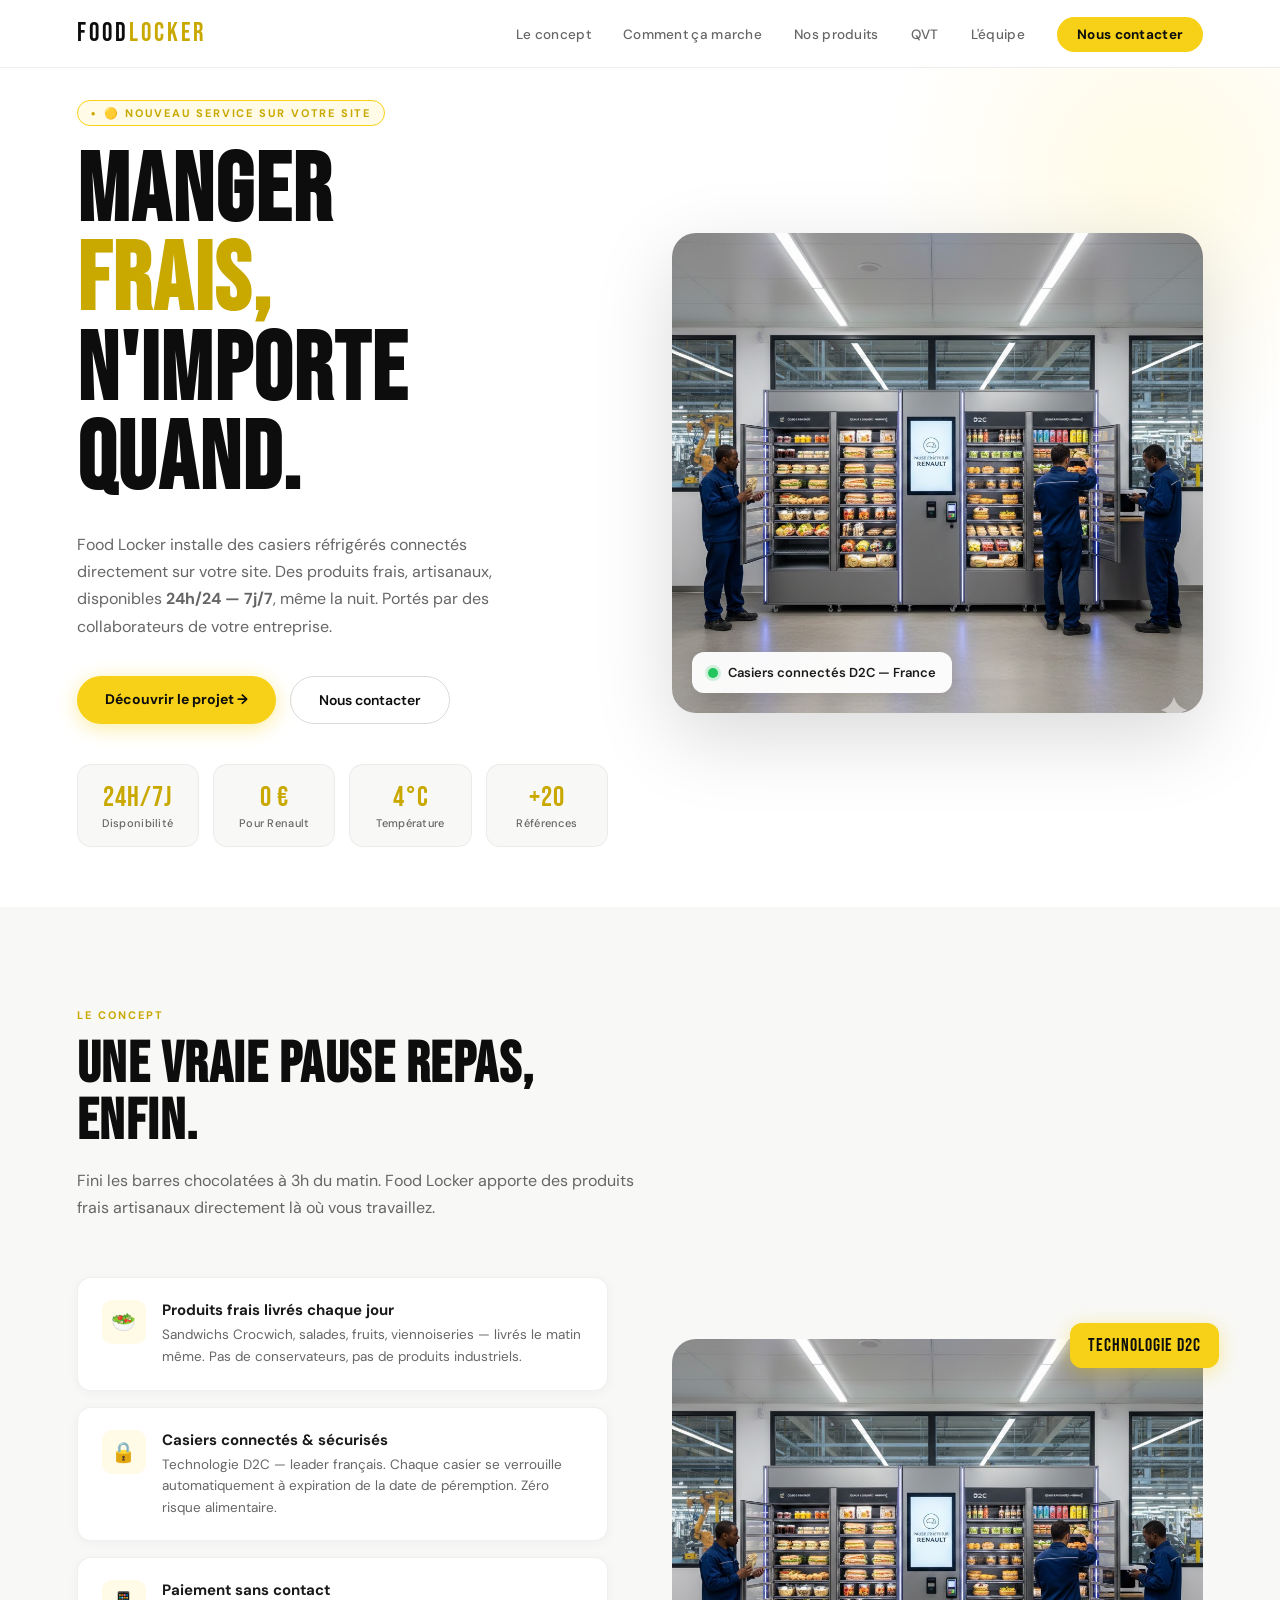
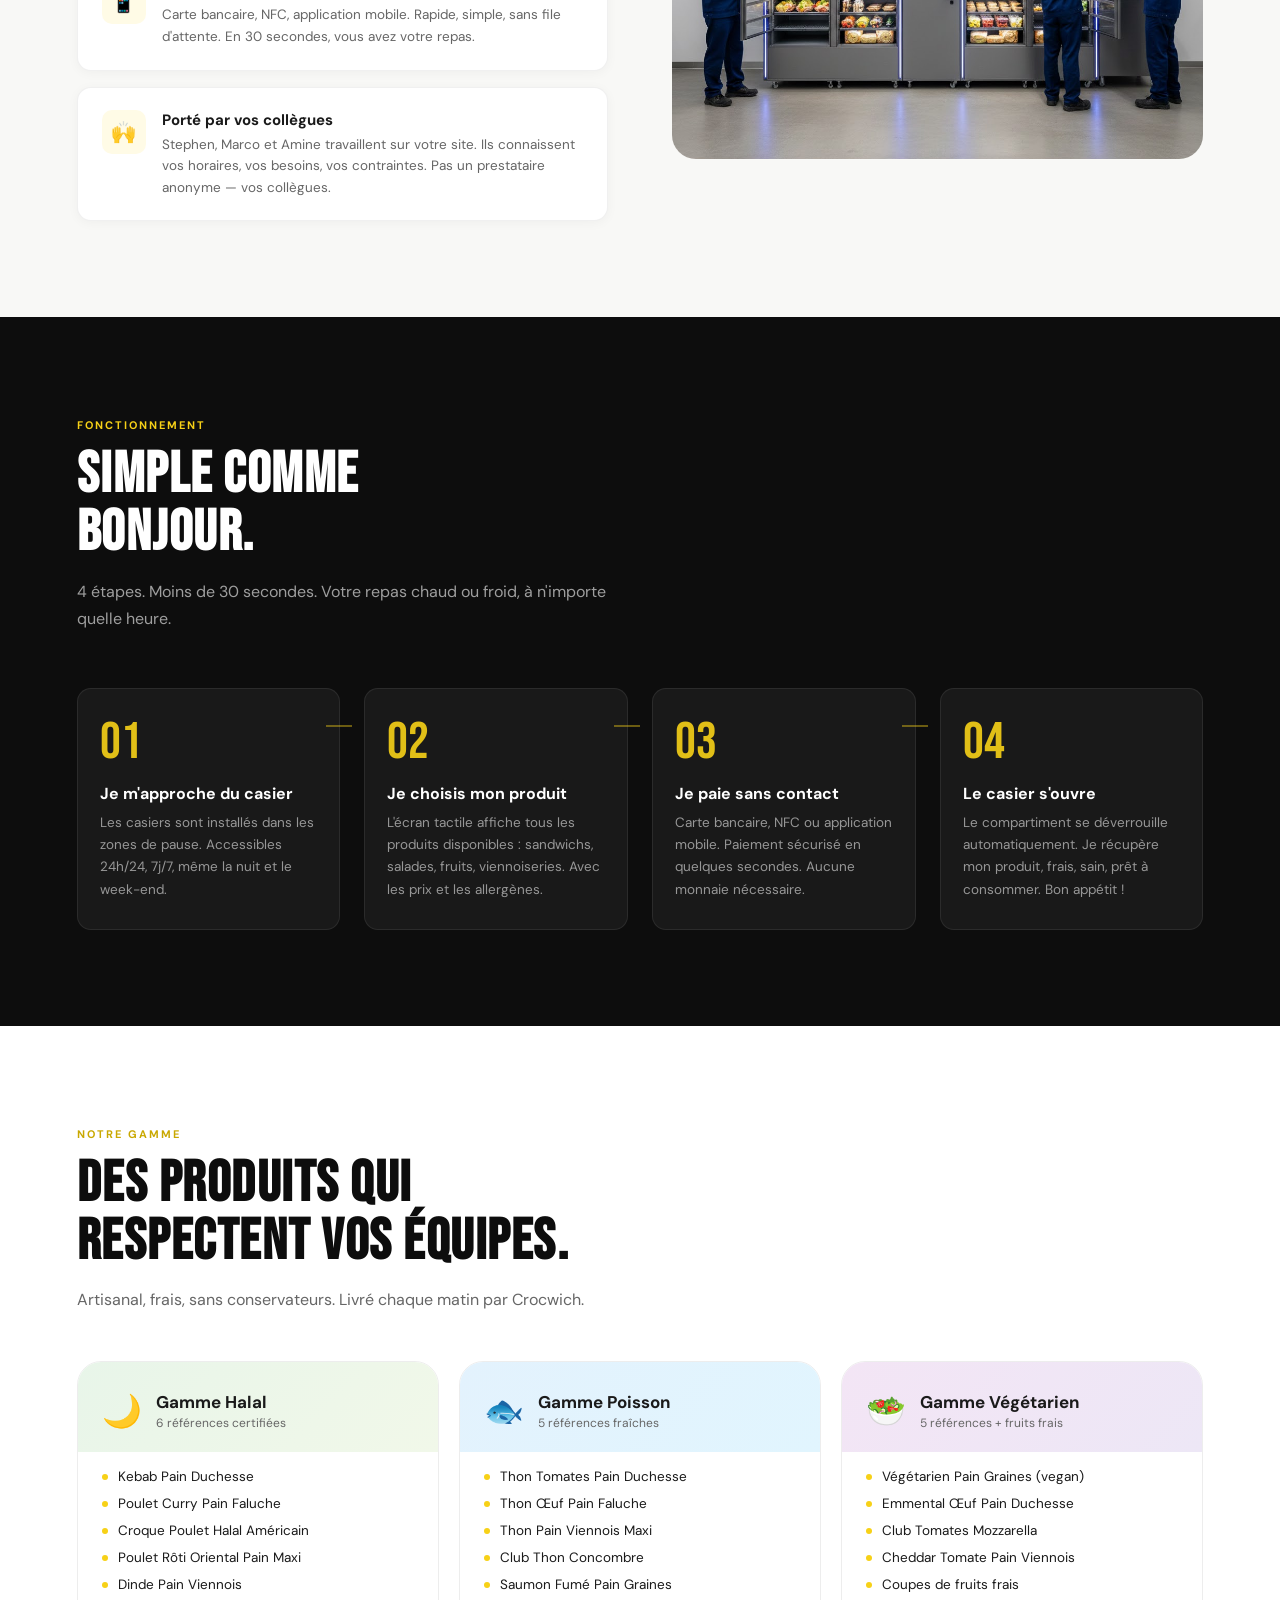
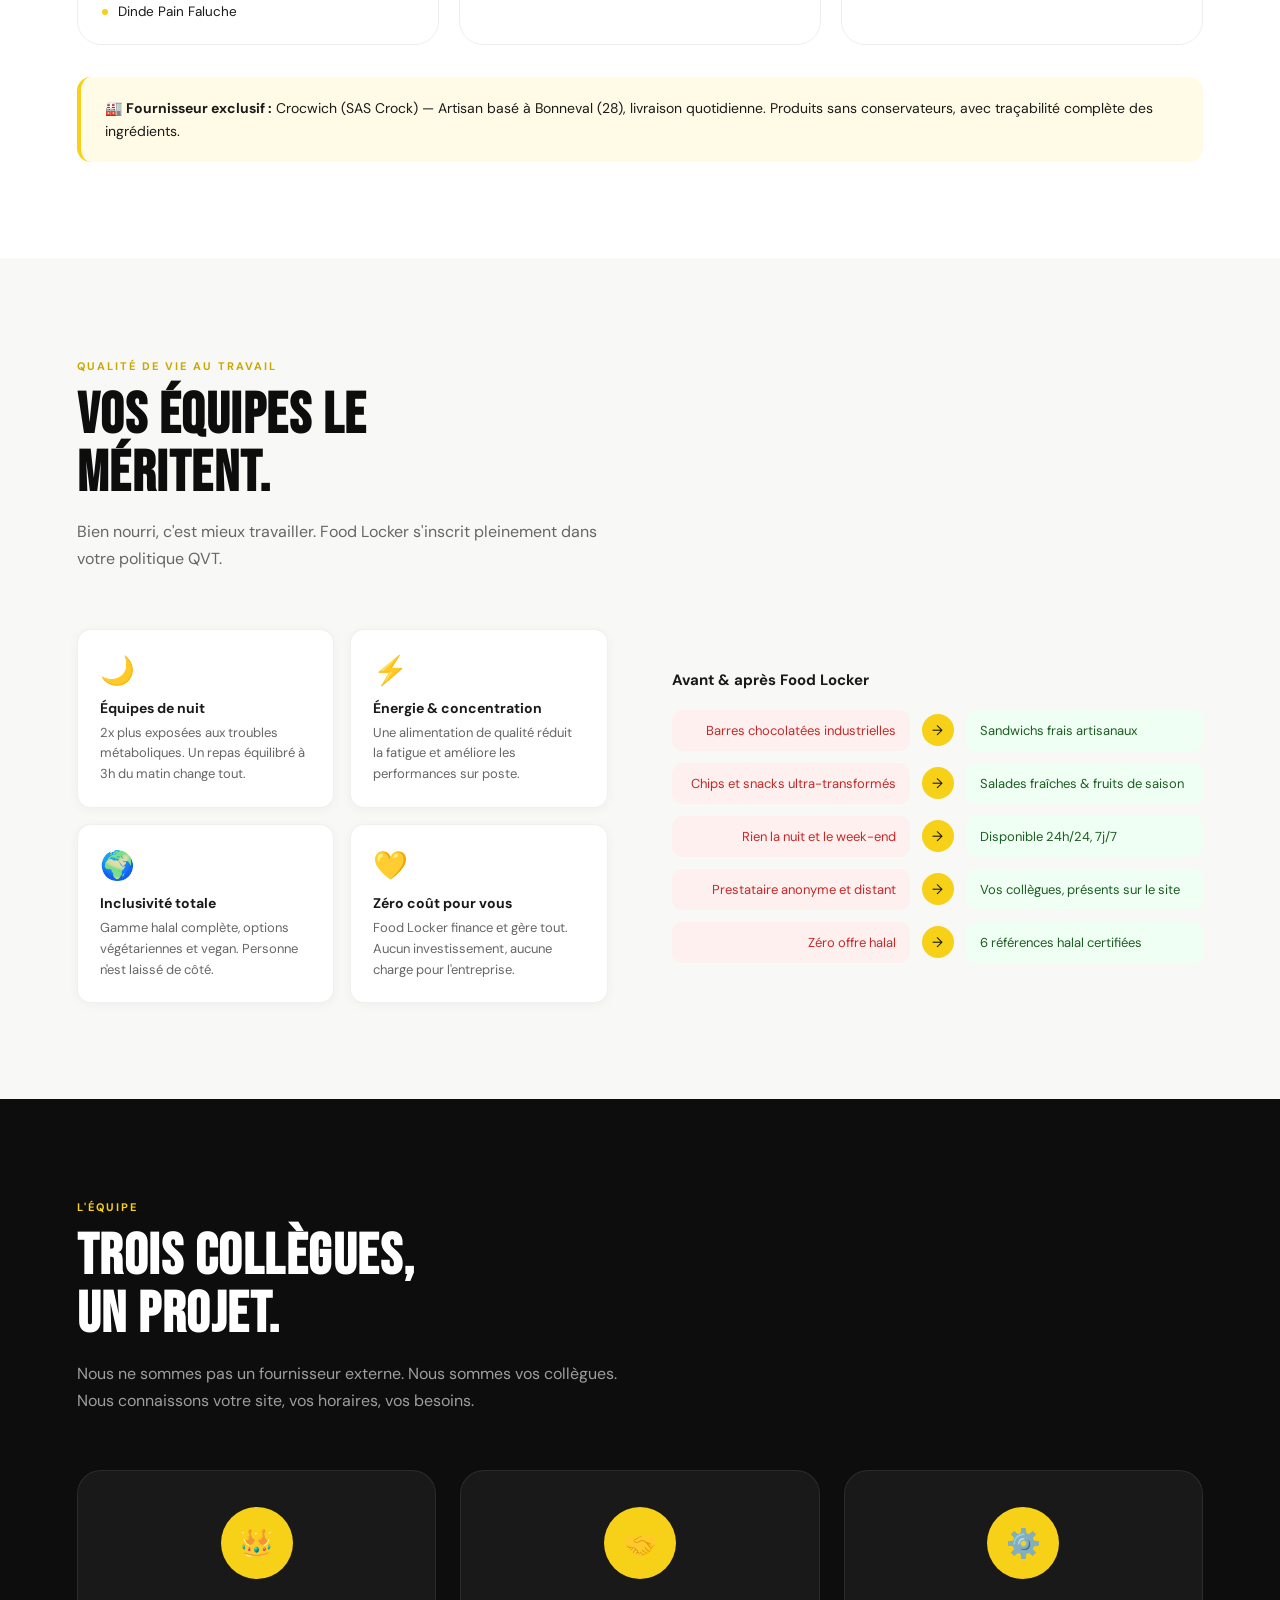
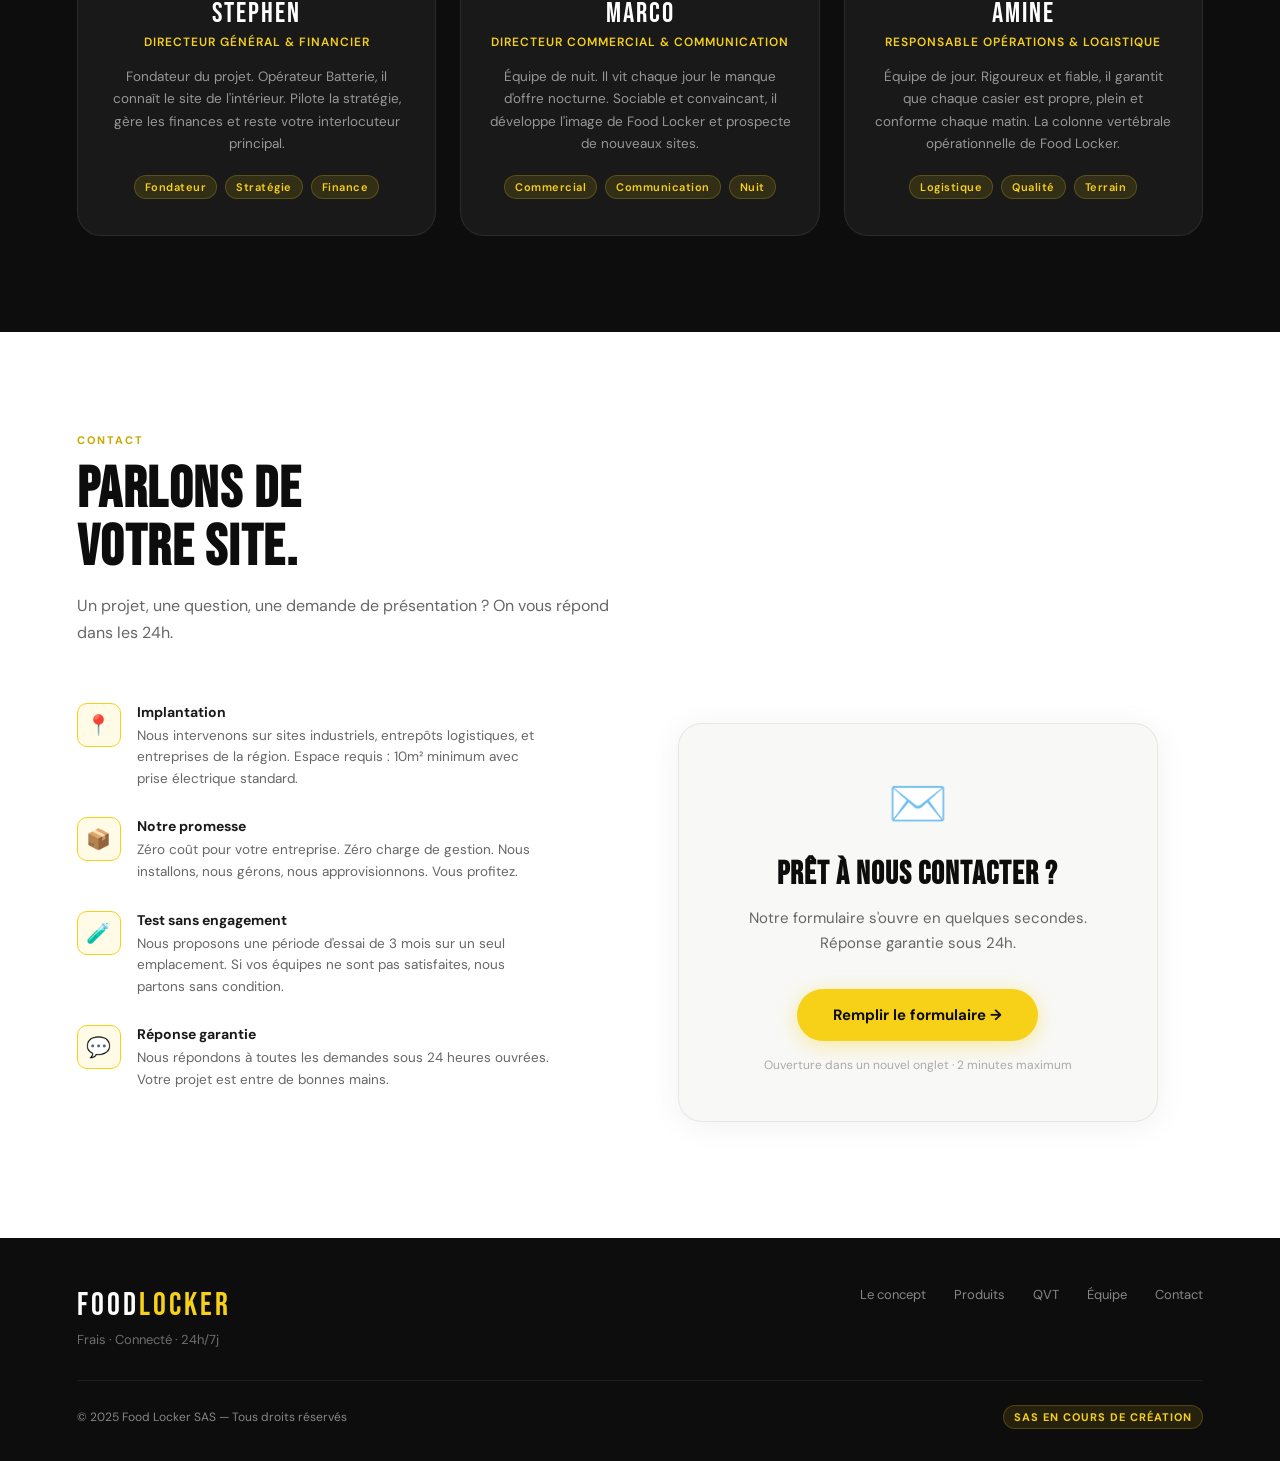
==== commit a62cddbe: "Add files via upload" ====
--- a/index.html
+++ b/index.html
@@ -415,6 +415,28 @@
   section{padding:64px 5%}
   #hero{padding:90px 5% 50px}
 }
+
+.typeform-wrap{display:flex;align-items:center;justify-content:center;padding:20px 0}
+.typeform-card{
+  background:var(--lt);border-radius:var(--r2);
+  border:1.5px solid rgba(0,0,0,.07);
+  padding:48px 40px;text-align:center;
+  box-shadow:0 4px 32px rgba(0,0,0,.06);
+  max-width:480px;width:100%;
+}
+.typeform-icon{font-size:48px;margin-bottom:20px}
+.typeform-title{font-family:'Bebas Neue',sans-serif;font-size:32px;letter-spacing:1px;color:var(--blk);margin-bottom:12px}
+.typeform-desc{font-size:15px;color:var(--mid);line-height:1.7;margin-bottom:32px}
+.btn-typeform{
+  display:inline-block;
+  background:var(--y);color:var(--blk);
+  padding:16px 36px;border-radius:100px;
+  font-weight:700;font-size:15px;text-decoration:none;
+  box-shadow:0 4px 20px rgba(247,209,23,.4);
+  transition:background .2s,transform .15s,box-shadow .2s;
+}
+.btn-typeform:hover{background:var(--yd);transform:translateY(-2px);box-shadow:0 8px 30px rgba(247,209,23,.5)}
+.typeform-note{font-size:12px;color:#aaa;margin-top:16px}
 </style>
 </head>
 <body>
@@ -760,44 +782,17 @@
         </div>
       </div>
     </div>
-    <form class="contact-form" name="contact" method="POST" data-netlify="true" data-netlify-honeypot="bot-field" onsubmit="handleSubmit(event)">
-      <input type="hidden" name="form-name" value="contact">
-      <p style="display:none"><input name="bot-field"></p>
-      <div class="form-row">
-        <div class="form-group">
-          <label>Prénom *</label>
-          <input type="text" name="prenom" placeholder="Votre prénom" required>
-        </div>
-        <div class="form-group">
-          <label>Nom *</label>
-          <input type="text" name="nom" placeholder="Votre nom" required>
-        </div>
-      </div>
-      <div class="form-group">
-        <label>Entreprise / Site *</label>
-        <input type="text" name="entreprise" placeholder="Ex : Usine Michelin — Site de Clermont" required>
-      </div>
-      <div class="form-group">
-        <label>Email professionnel *</label>
-        <input type="email" name="email" placeholder="votre@email.com" required>
-      </div>
-      <div class="form-group">
-        <label>Objet de votre demande</label>
-        <select name="objet">
-          <option value="">Sélectionner...</option>
-          <option>Demande de présentation</option>
-          <option>Renseignements sur le service</option>
-          <option>Demande de devis</option>
-          <option>Partenariat fournisseur</option>
-          <option>Autre</option>
-        </select>
-      </div>
-      <div class="form-group">
-        <label>Votre message</label>
-        <textarea name="message" placeholder="Décrivez votre site, vos besoins, vos questions..."></textarea>
-      </div>
-      <button type="submit" class="btn-submit">Envoyer le message →</button>
-    </form>
+    <div class="typeform-wrap">
+      <div class="typeform-card">
+        <div class="typeform-icon">✉️</div>
+        <h3 class="typeform-title">Prêt à nous contacter ?</h3>
+        <p class="typeform-desc">Notre formulaire s'ouvre en quelques secondes. Réponse garantie sous 24h.</p>
+        <a href="https://form.typeform.com/to/f7eG0jgI" target="_blank" class="btn-typeform">
+          Remplir le formulaire →
+        </a>
+        <p class="typeform-note">Ouverture dans un nouvel onglet · 2 minutes maximum</p>
+      </div>
+    </div>
   </div>
 </section>
 
@@ -842,40 +837,7 @@
 }, { threshold: 0.12 });
 document.querySelectorAll('.reveal').forEach(el => observer.observe(el));
 
-// Form submit — Netlify Forms
-function handleSubmit(e) {
-  e.preventDefault();
-  const form = e.target;
-  const btn = form.querySelector('.btn-submit');
-  btn.textContent = 'Envoi en cours...';
-  btn.disabled = true;
-
-  const data = new FormData(form);
-  fetch('/', {
-    method: 'POST',
-    headers: { 'Content-Type': 'application/x-www-form-urlencoded' },
-    body: new URLSearchParams(data).toString()
-  })
-  .then(() => {
-    btn.textContent = '✅ Message envoyé !';
-    btn.style.background = '#22c55e';
-    form.reset();
-    setTimeout(() => {
-      btn.textContent = 'Envoyer le message →';
-      btn.style.background = '';
-      btn.disabled = false;
-    }, 4000);
-  })
-  .catch(() => {
-    btn.textContent = '❌ Erreur — réessayez';
-    btn.style.background = '#ef4444';
-    btn.disabled = false;
-    setTimeout(() => {
-      btn.textContent = 'Envoyer le message →';
-      btn.style.background = '';
-    }, 3000);
-  });
-}
+
 </script>
 </body>
 </html>
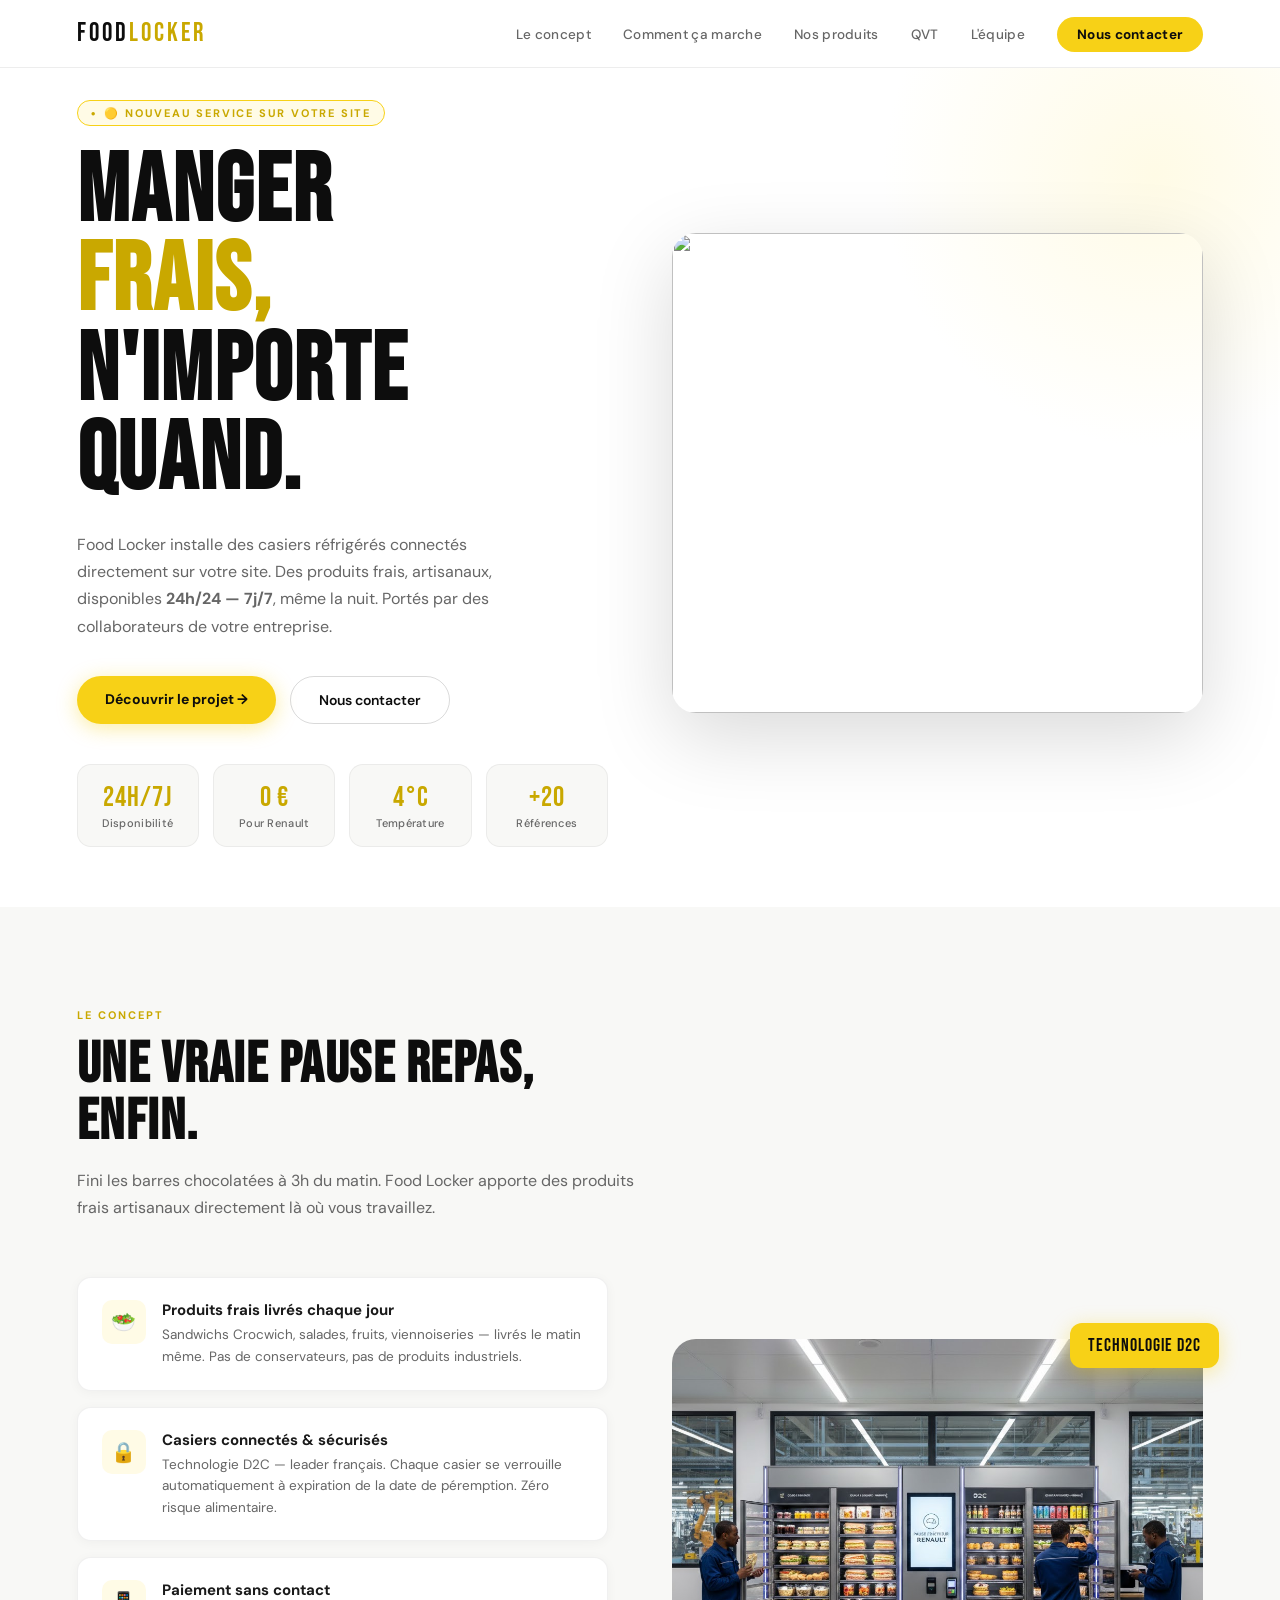
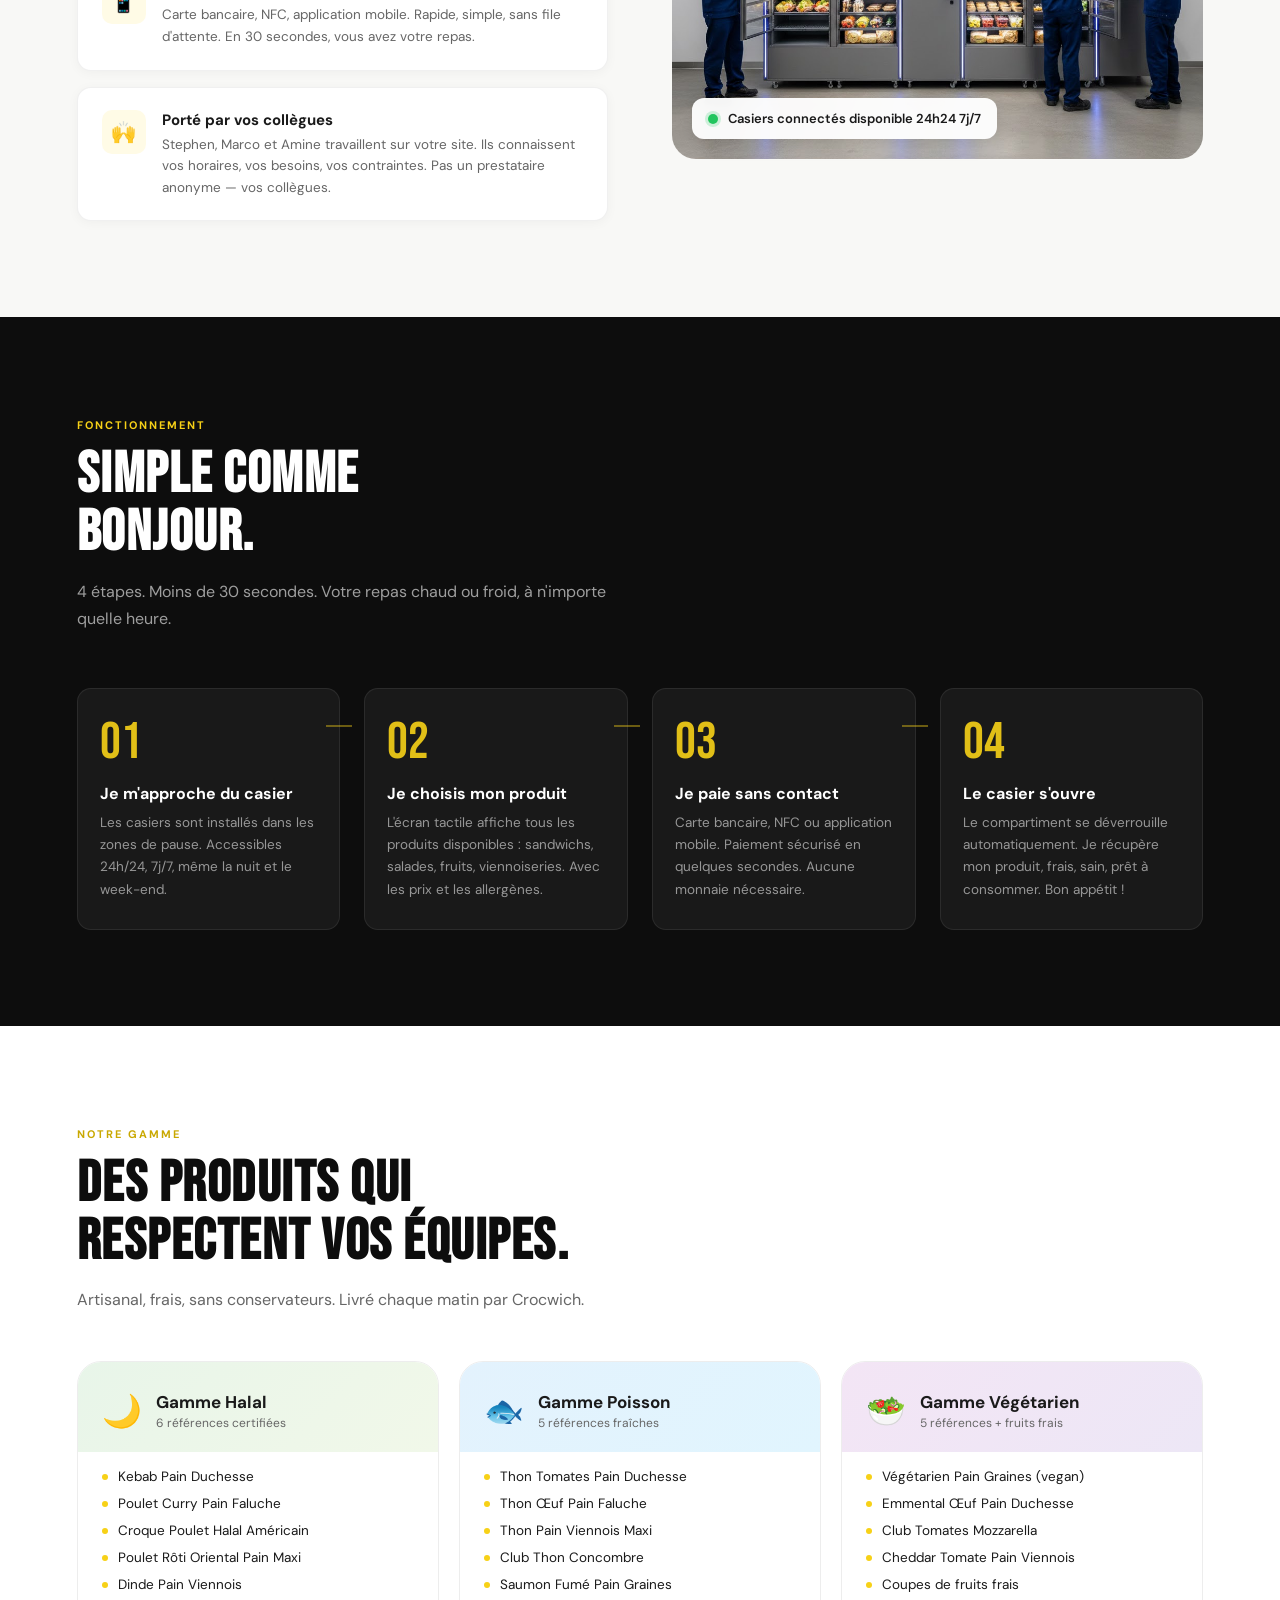
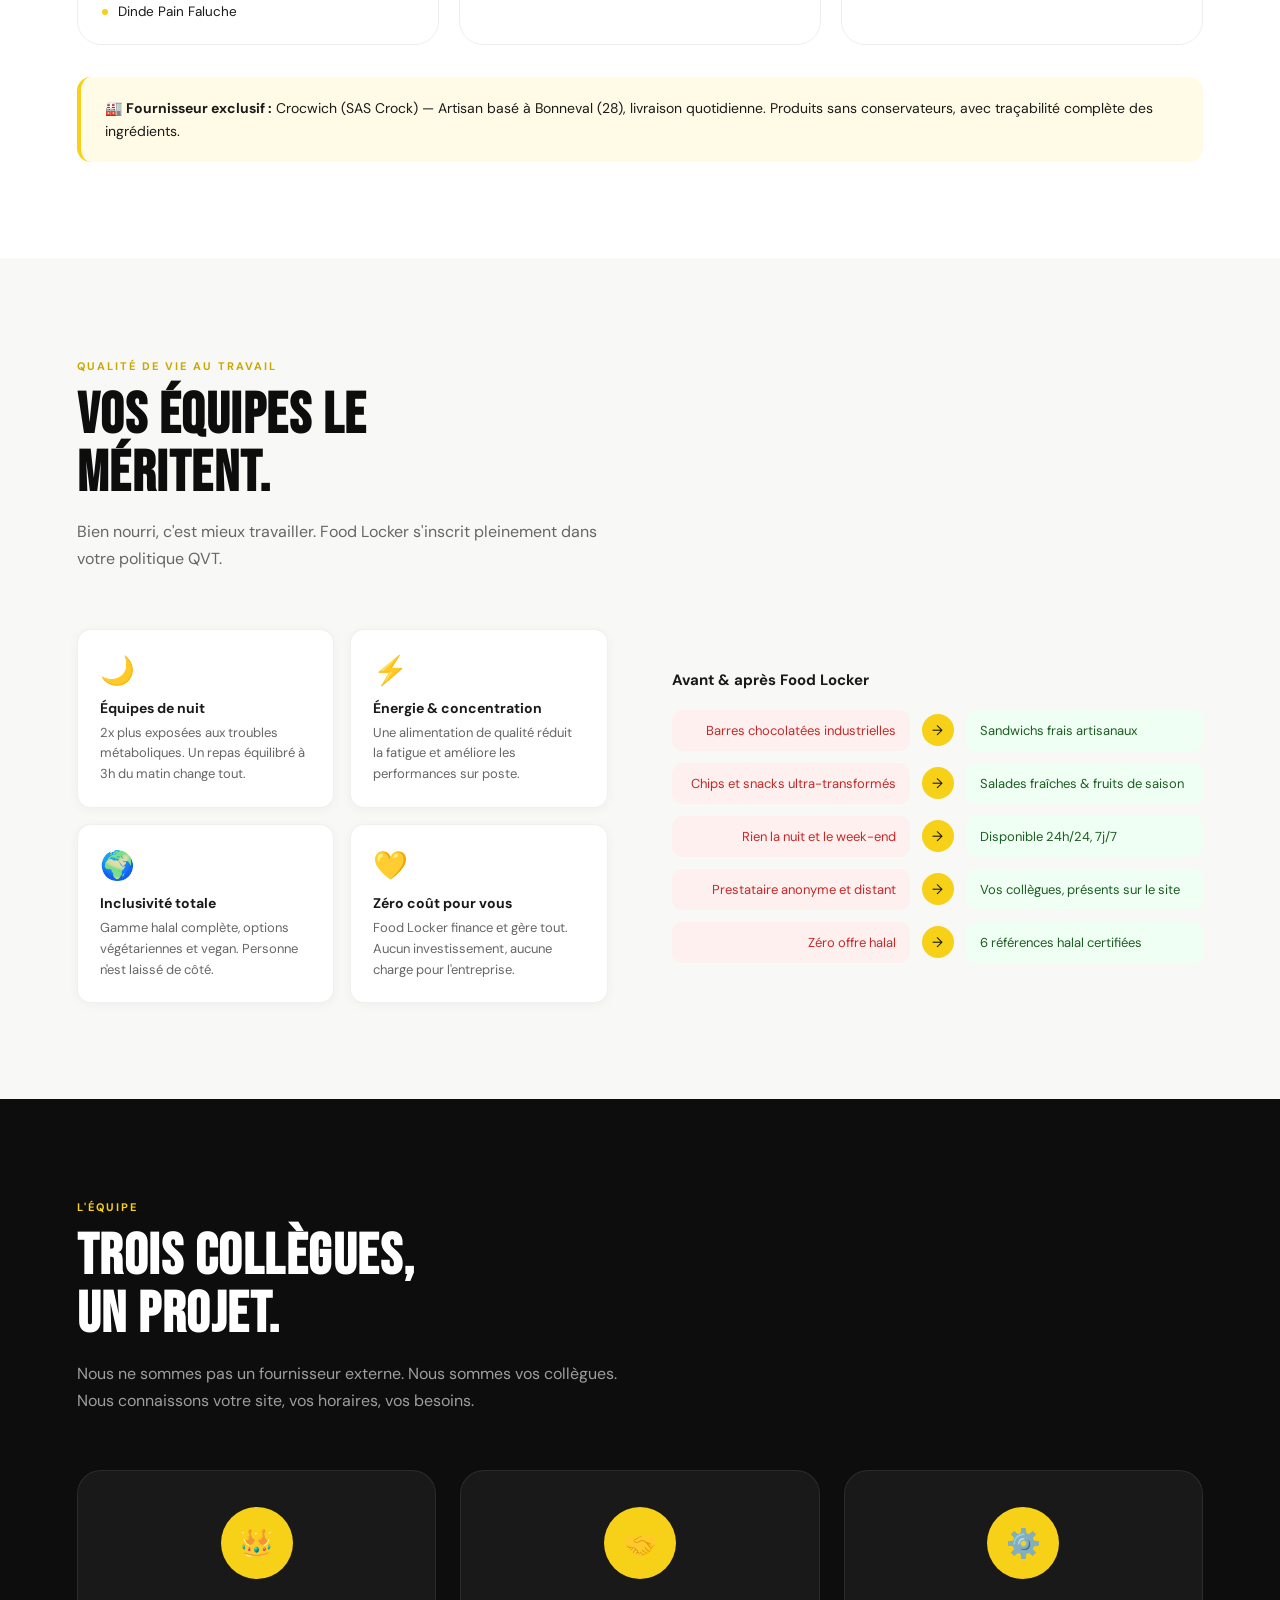
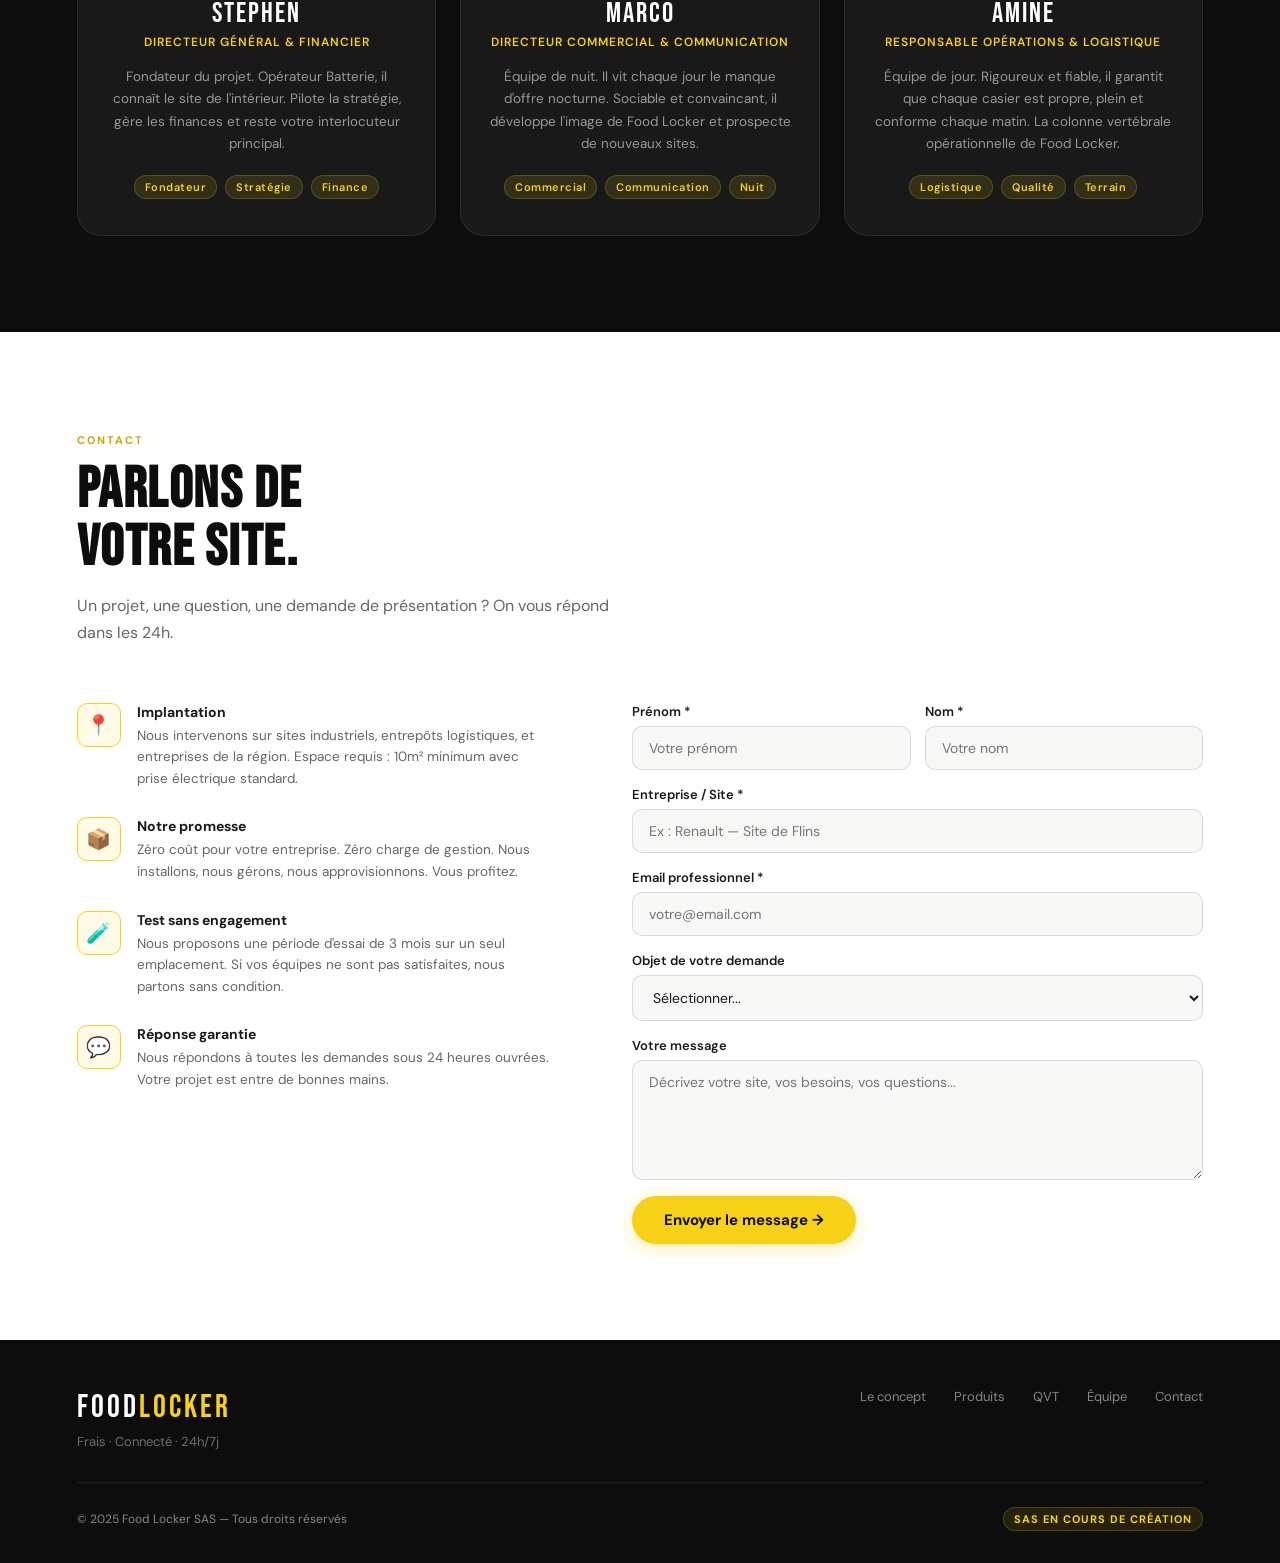
==== commit 67ef084c: "Add files via upload" ====
--- a/index.html
+++ b/index.html
@@ -415,28 +415,6 @@
   section{padding:64px 5%}
   #hero{padding:90px 5% 50px}
 }
-
-.typeform-wrap{display:flex;align-items:center;justify-content:center;padding:20px 0}
-.typeform-card{
-  background:var(--lt);border-radius:var(--r2);
-  border:1.5px solid rgba(0,0,0,.07);
-  padding:48px 40px;text-align:center;
-  box-shadow:0 4px 32px rgba(0,0,0,.06);
-  max-width:480px;width:100%;
-}
-.typeform-icon{font-size:48px;margin-bottom:20px}
-.typeform-title{font-family:'Bebas Neue',sans-serif;font-size:32px;letter-spacing:1px;color:var(--blk);margin-bottom:12px}
-.typeform-desc{font-size:15px;color:var(--mid);line-height:1.7;margin-bottom:32px}
-.btn-typeform{
-  display:inline-block;
-  background:var(--y);color:var(--blk);
-  padding:16px 36px;border-radius:100px;
-  font-weight:700;font-size:15px;text-decoration:none;
-  box-shadow:0 4px 20px rgba(247,209,23,.4);
-  transition:background .2s,transform .15s,box-shadow .2s;
-}
-.btn-typeform:hover{background:var(--yd);transform:translateY(-2px);box-shadow:0 8px 30px rgba(247,209,23,.5)}
-.typeform-note{font-size:12px;color:#aaa;margin-top:16px}
 </style>
 </head>
 <body>
@@ -484,11 +462,7 @@
   </div>
   <div class="hero-right">
     <div class="hero-img-wrap">
-      <img src="[data-uri]" alt="Casiers connectés Food Locker" />
-      <div class="hero-img-badge">
-        <div class="dot"></div>
-        <span>Casiers connectés D2C — France</span>
-      </div>
+<img src="image/pexels-jimmy-nilsson-masth-193596566-13532504.jpg">   
     </div>
   </div>
 </section>
@@ -532,6 +506,10 @@
       </div>
     </div>
     <div class="concept-visual">
+      <div class="hero-img-badge">
+        <div class="dot"></div>
+        <span>Casiers connectés disponible 24h24 7j/7</span>
+      </div>
       <div class="concept-tag-float">TECHNOLOGIE D2C</div>
       <div class="concept-img">
         <img src="[data-uri]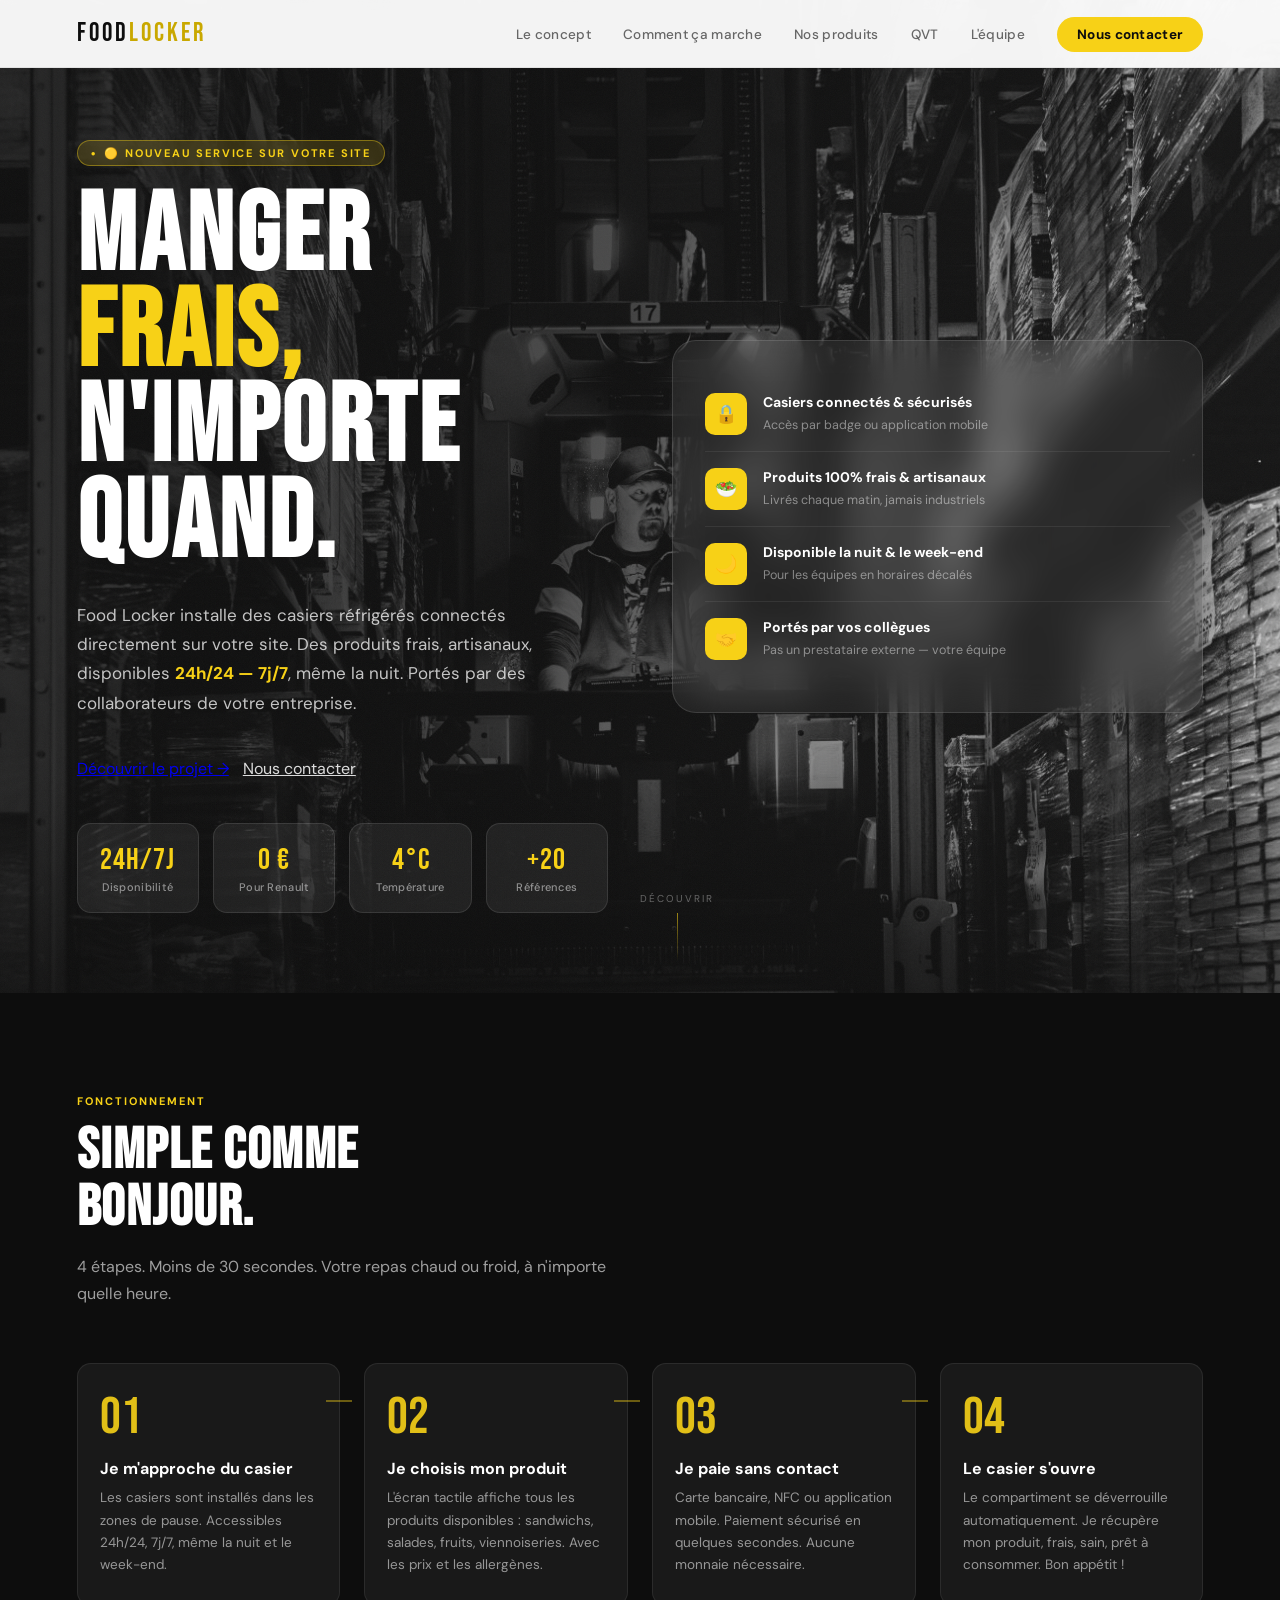
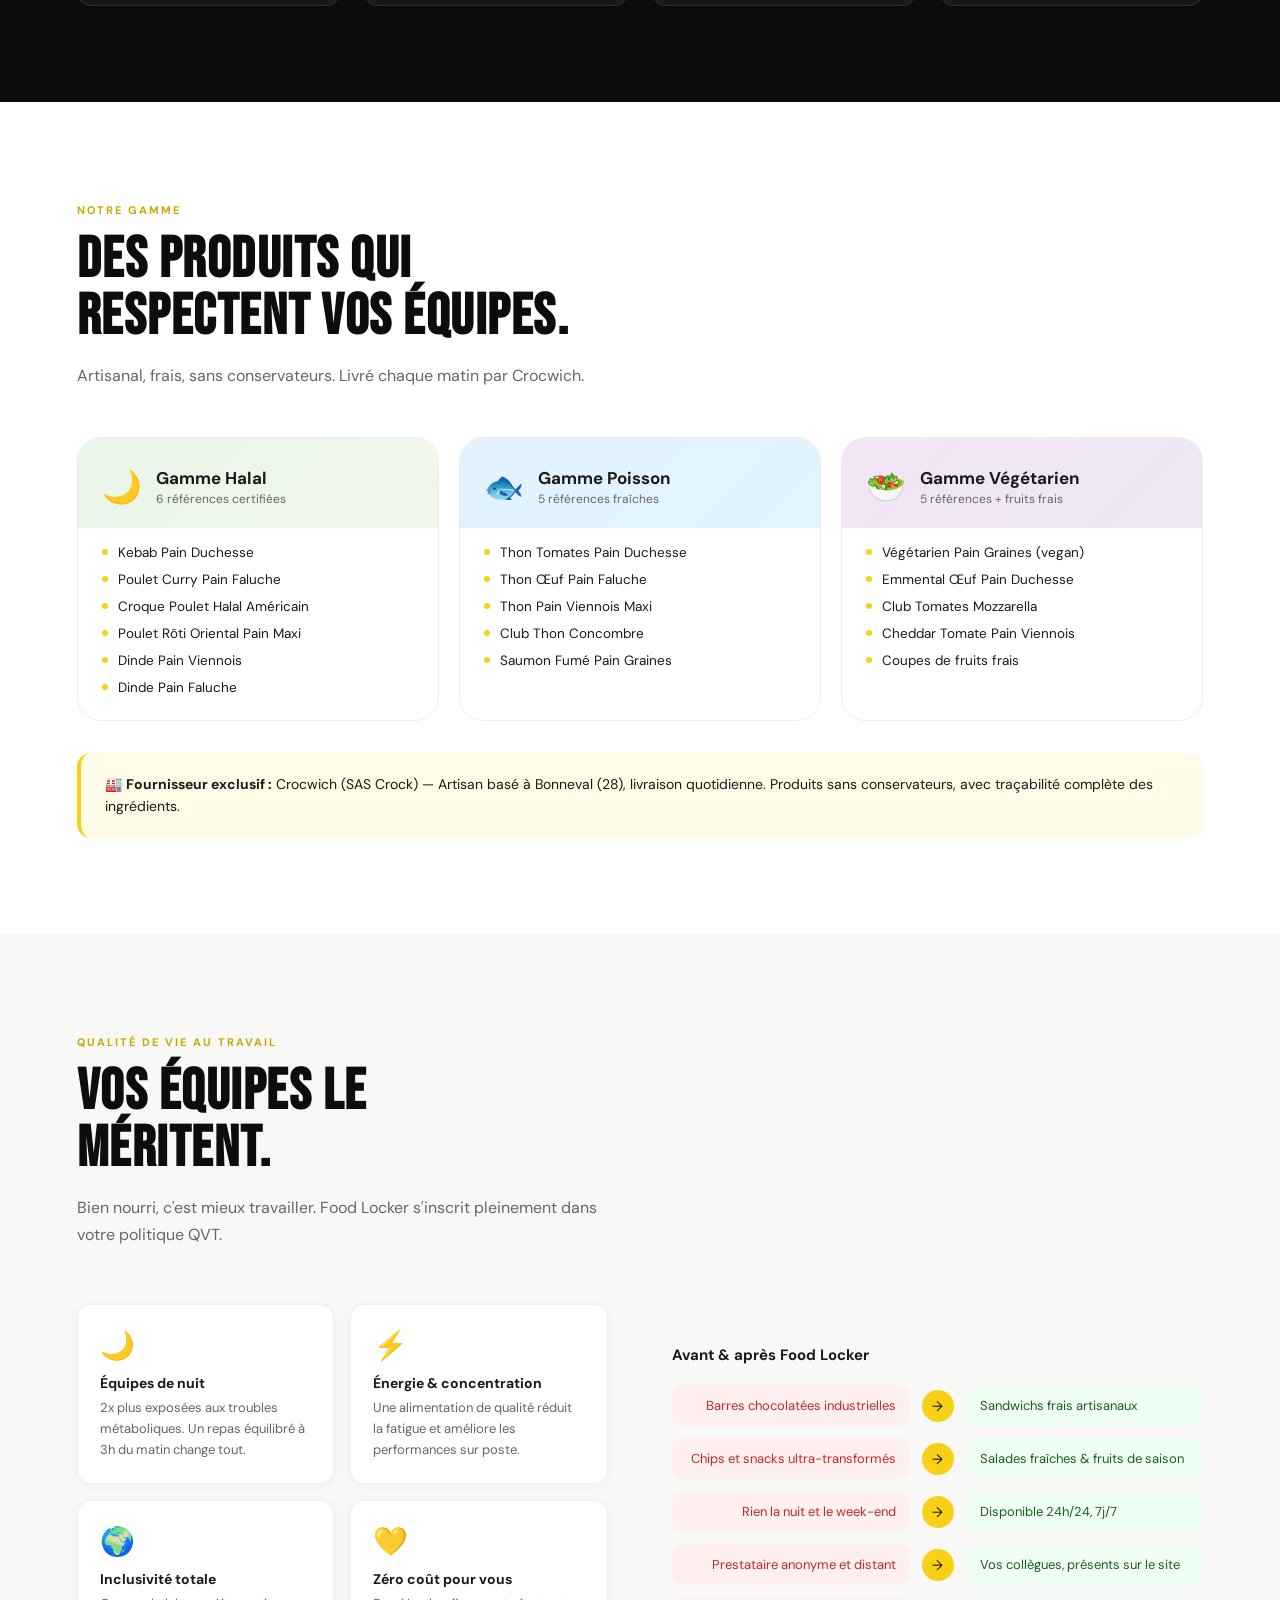
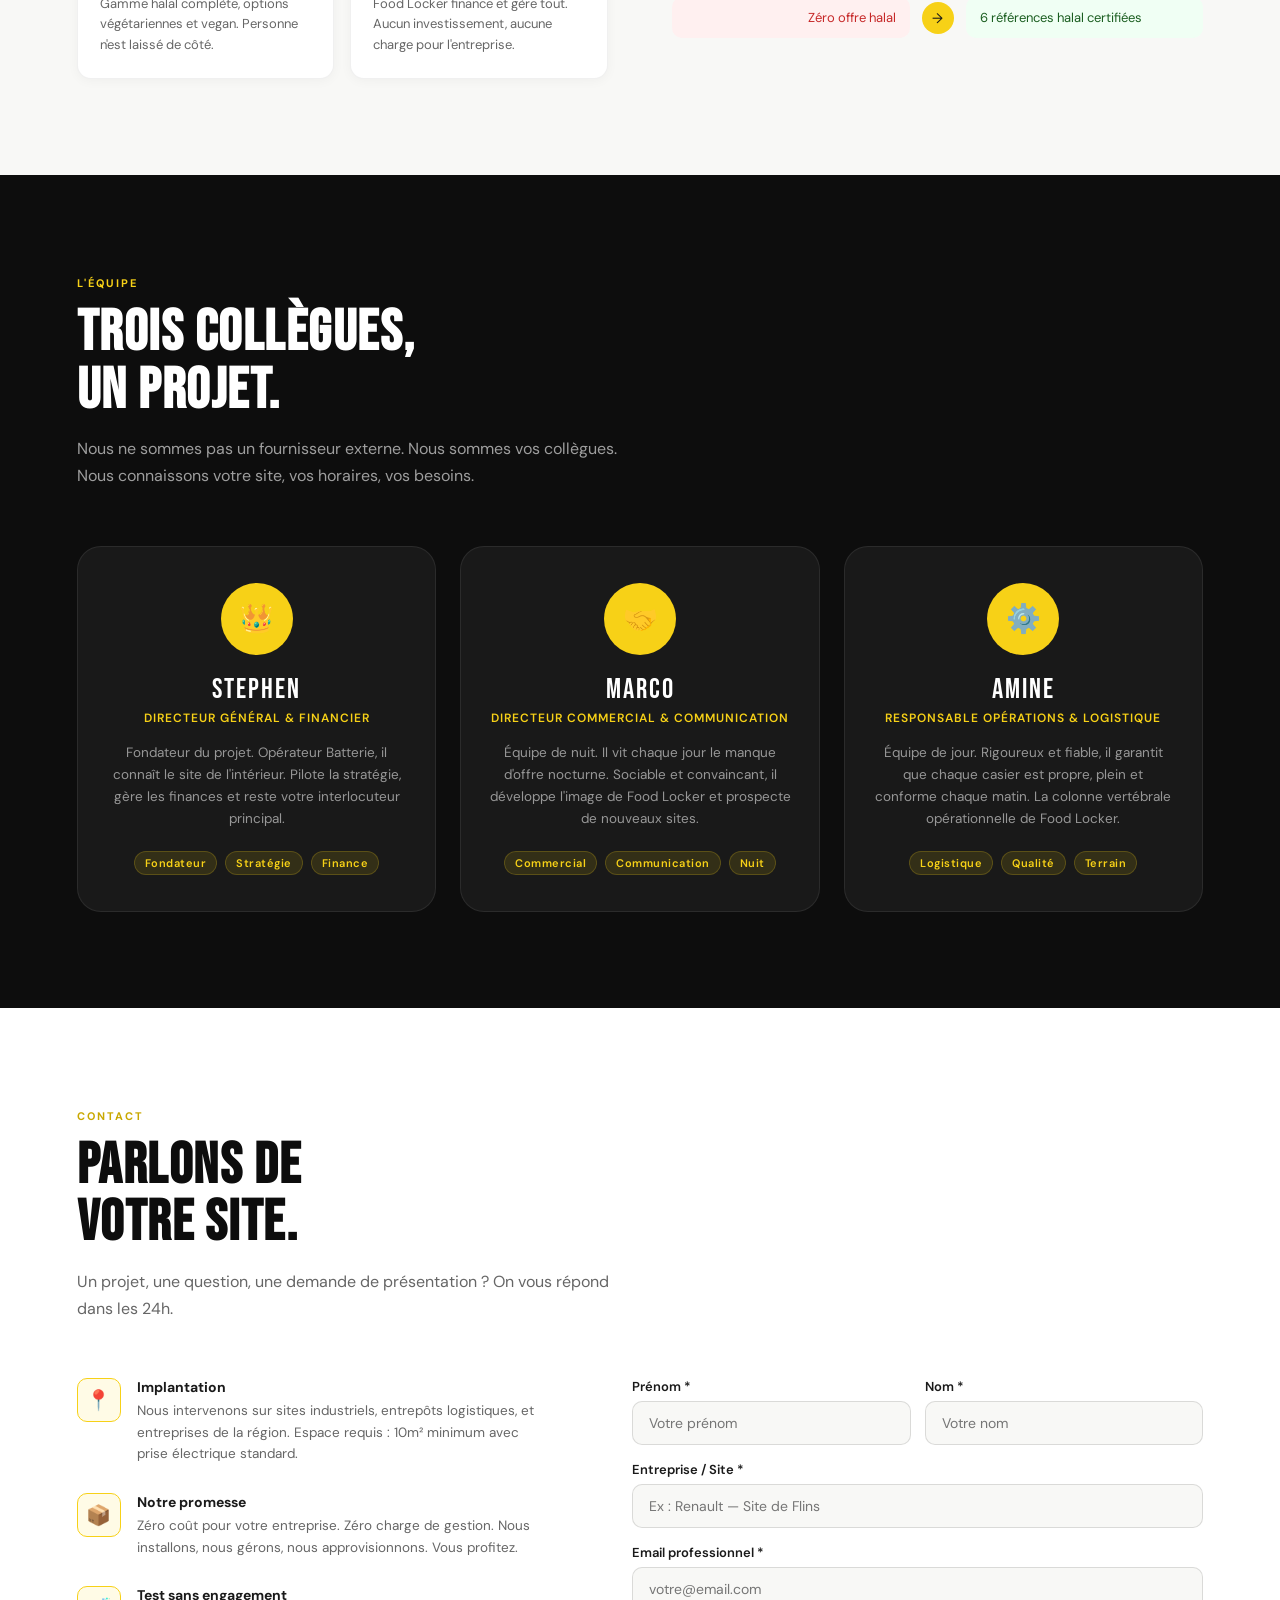
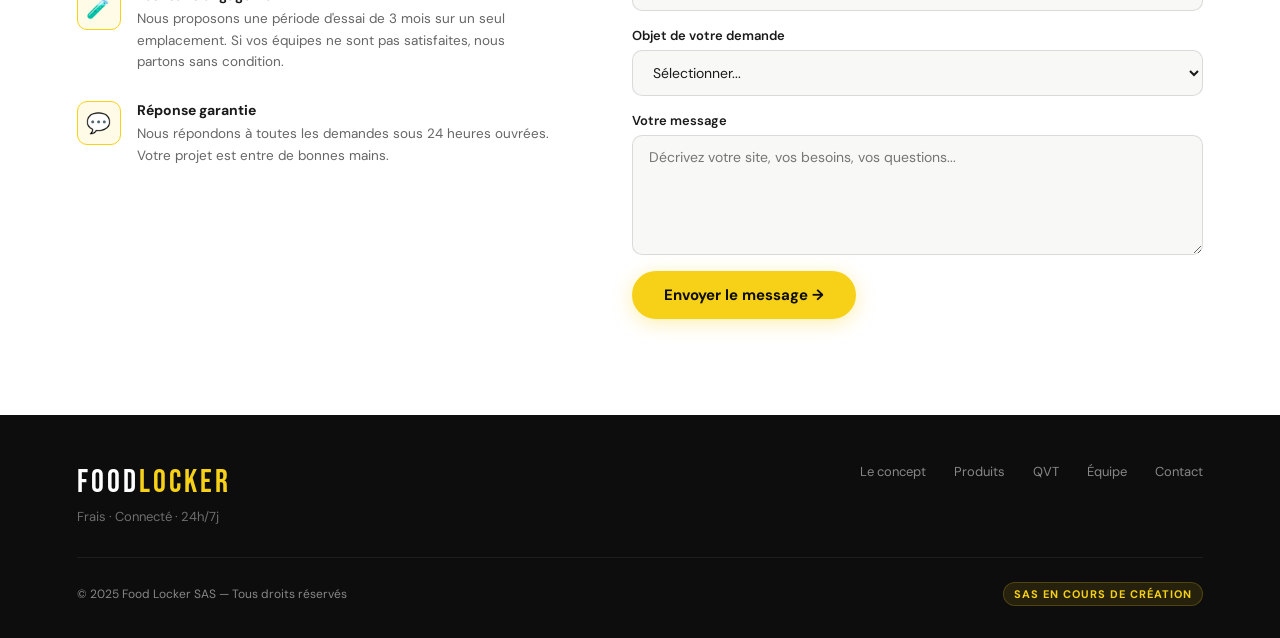
==== commit 469a706f: "Add files via upload" ====
--- a/index.html
+++ b/index.html
@@ -40,88 +40,126 @@
 .burger{display:none;flex-direction:column;gap:5px;cursor:pointer;background:none;border:none;padding:4px}
 .burger span{display:block;width:22px;height:2px;background:var(--dk);border-radius:2px;transition:.3s}
 
-/* HERO */
+
+/* HERO FULLSCREEN */
 #hero{
   min-height:100vh;
-  display:grid;grid-template-columns:1fr 1fr;
-  align-items:center;gap:64px;
-  padding:100px 6% 60px;
-  position:relative;overflow:hidden;
-  background:var(--wh);
-}
-#hero::after{
-  content:'';position:absolute;top:-100px;right:-150px;
-  width:550px;height:550px;border-radius:50%;
-  background:radial-gradient(circle,var(--yl) 0%,transparent 70%);
-  pointer-events:none;z-index:0;
-}
-.hero-left{position:relative;z-index:1}
+  position:relative;
+  display:flex;
+  align-items:center;
+  padding:0;
+  overflow:hidden;
+  background:var(--blk);
+}
+.hero-bg{
+  position:absolute;inset:0;
+  background-image:url('[data-uri]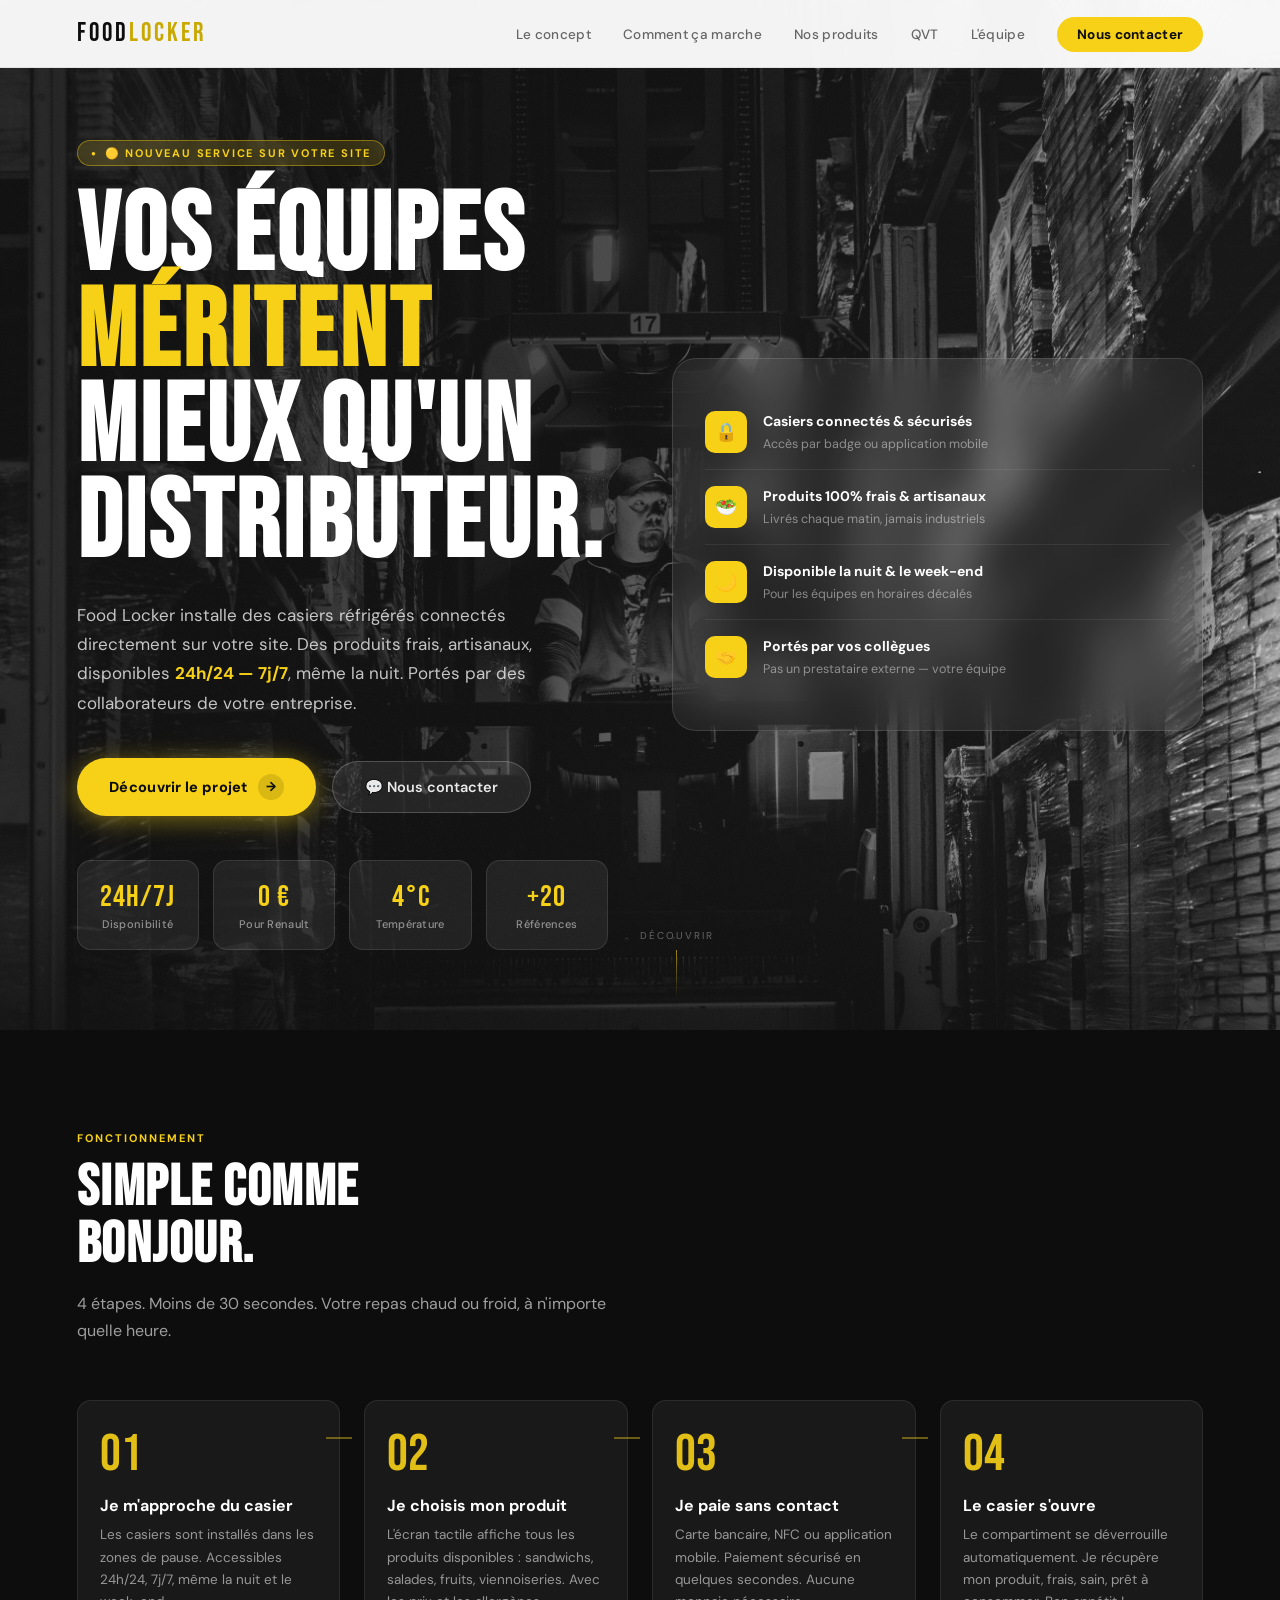
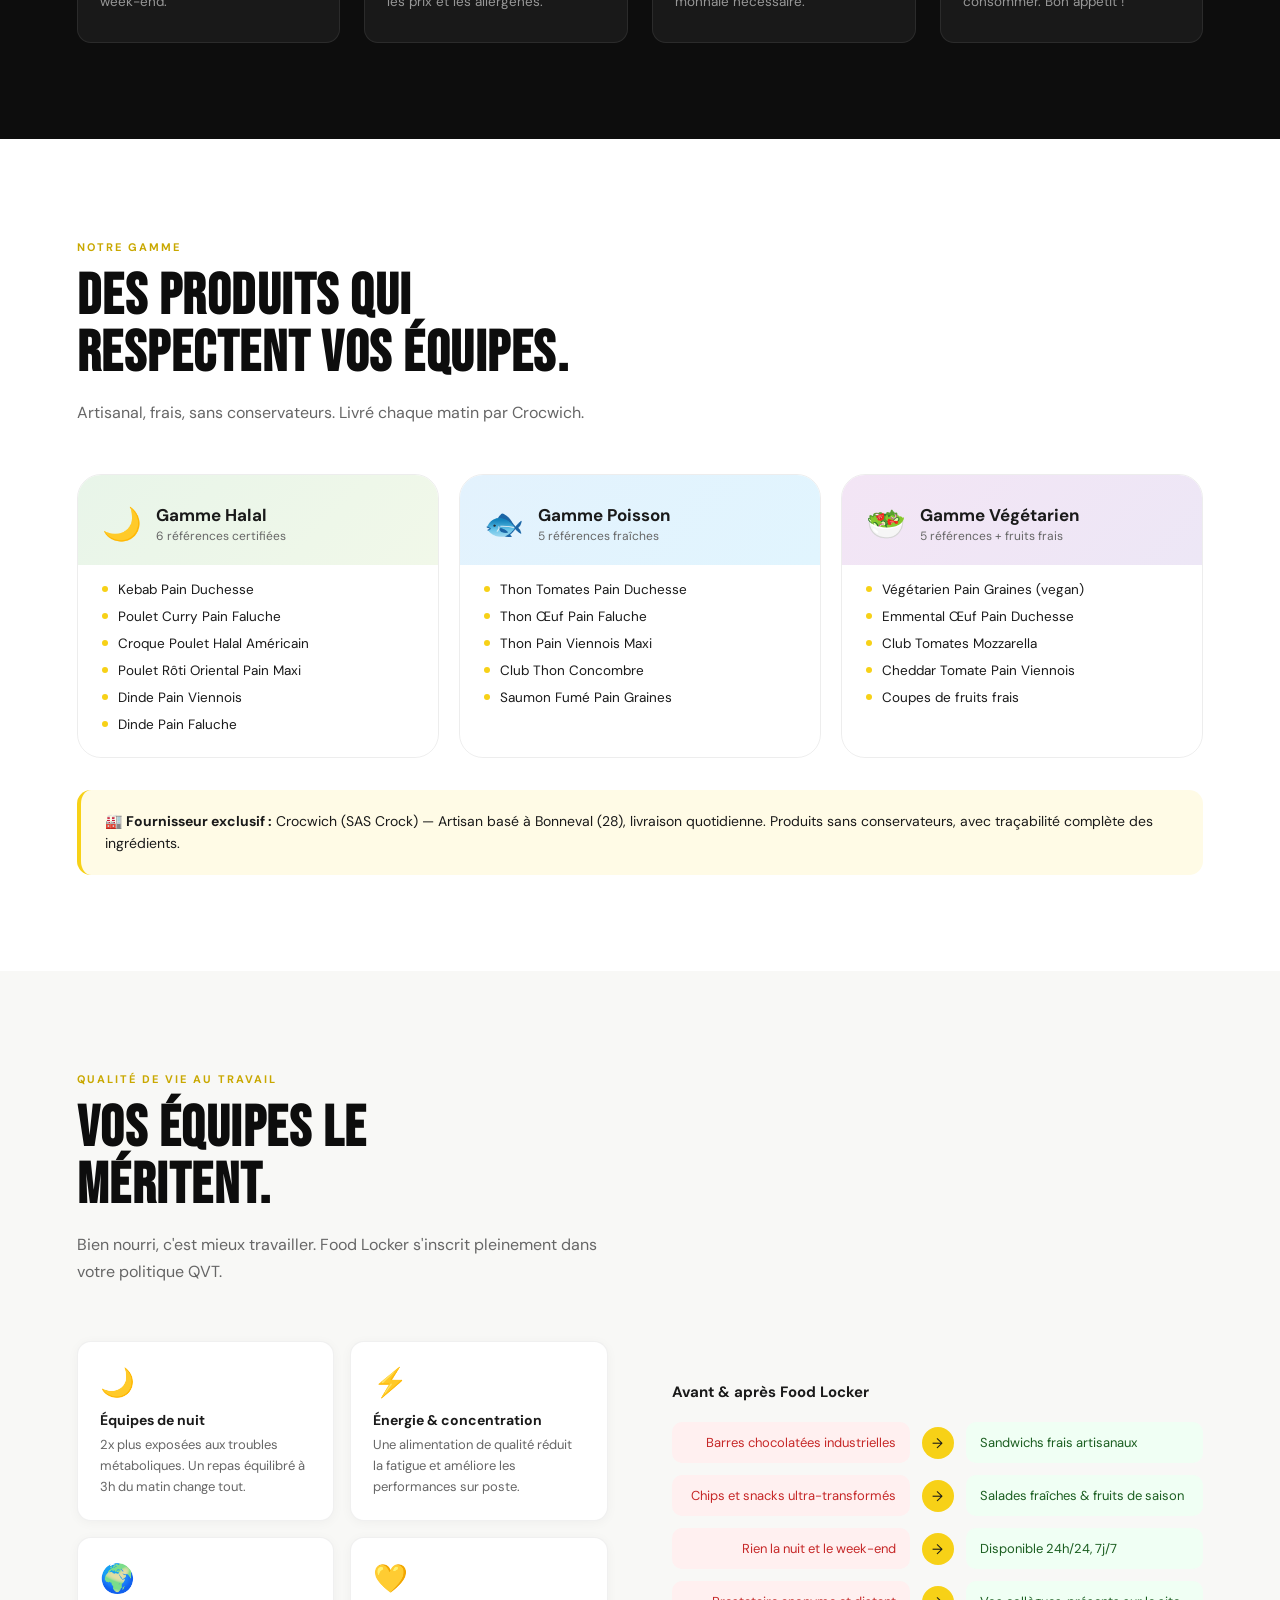
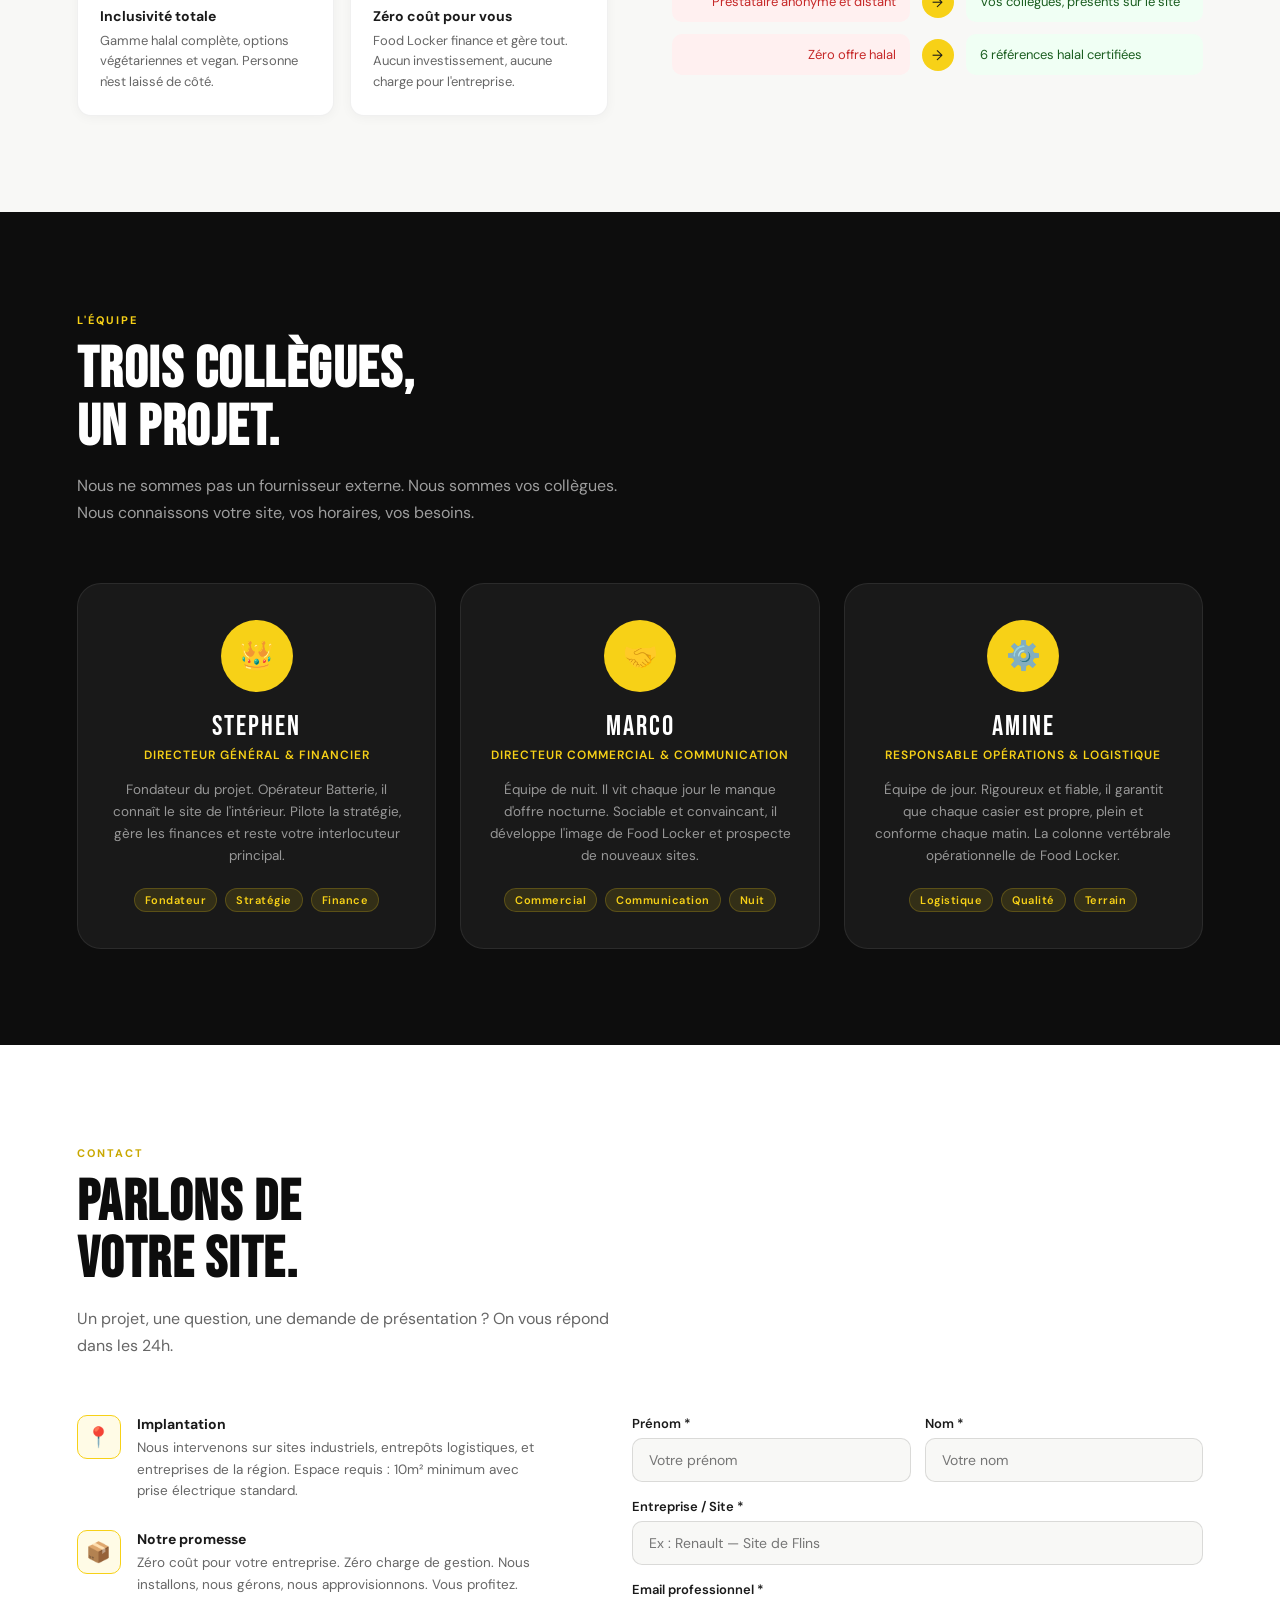
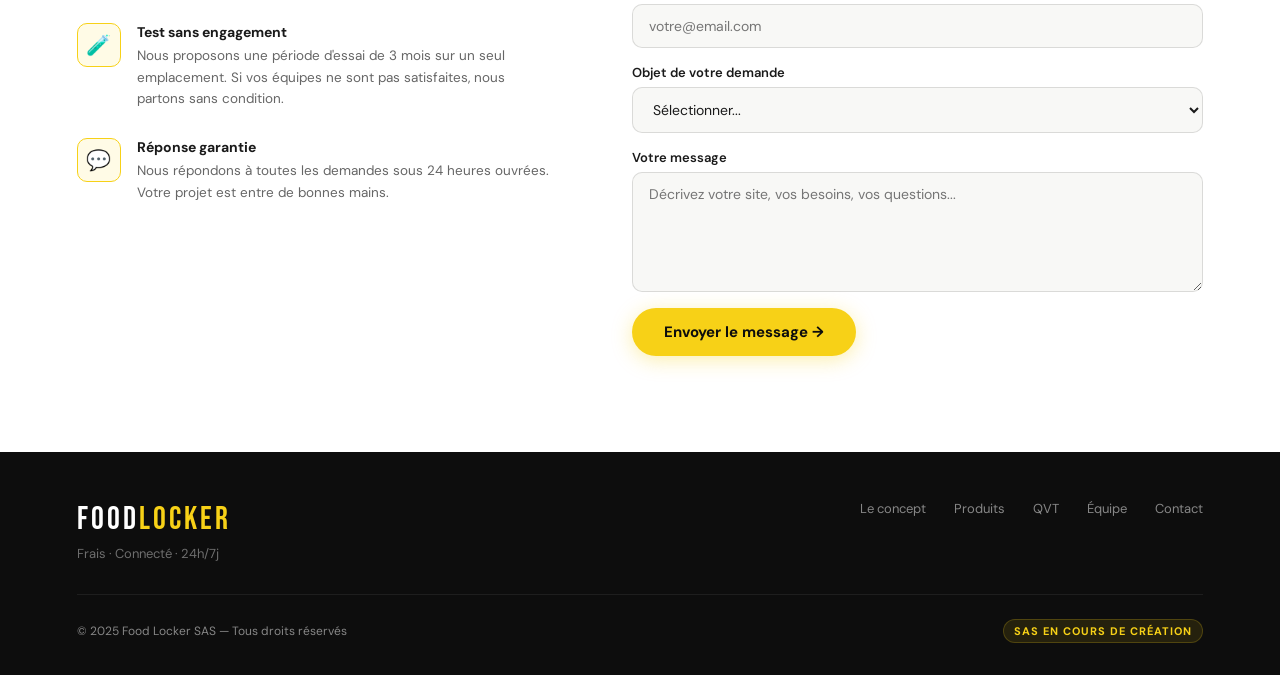
==== commit 8c7950f1: "Add files via upload" ====
--- a/index.html
+++ b/index.html
@@ -99,7 +99,46 @@
   animation:fadeUp .6s .35s both;
 }
 .hero-p strong{color:var(--y)}
-.hero-btns{display:flex;gap:14px;flex-wrap:wrap;animation:fadeUp .6s .5s both}
+.hero-btns{display:flex;gap:16px;flex-wrap:wrap;animation:fadeUp .6s .5s both;align-items:center}
+.btn-primary{
+  position:relative;overflow:hidden;
+  display:inline-flex;align-items:center;gap:10px;
+  background:var(--y);color:var(--blk);
+  padding:16px 32px;border-radius:100px;
+  font-weight:800;font-size:14.5px;text-decoration:none;
+  letter-spacing:.3px;
+  transition:background .2s,transform .15s,box-shadow .2s;
+  box-shadow:0 4px 24px rgba(247,209,23,.45),0 0 0 0 rgba(247,209,23,.3);
+}
+.btn-primary::after{
+  content:'';position:absolute;inset:0;
+  background:linear-gradient(120deg,transparent 40%,rgba(255,255,255,.25) 60%,transparent 70%);
+  transform:translateX(-100%);transition:transform .5s ease;
+}
+.btn-primary:hover::after{transform:translateX(120%)}
+.btn-primary:hover{background:var(--yd);transform:translateY(-2px);box-shadow:0 8px 36px rgba(247,209,23,.55)}
+.btn-primary .arrow{
+  display:inline-flex;align-items:center;justify-content:center;
+  width:26px;height:26px;background:rgba(0,0,0,.12);border-radius:50%;
+  font-size:13px;transition:transform .2s;
+}
+.btn-primary:hover .arrow{transform:translateX(3px)}
+.btn-ghost{
+  display:inline-flex;align-items:center;gap:8px;
+  background:rgba(255,255,255,.08);
+  color:rgba(255,255,255,.9);
+  padding:16px 32px;border-radius:100px;
+  font-weight:600;font-size:14.5px;text-decoration:none;
+  border:1.5px solid rgba(255,255,255,.2);
+  backdrop-filter:blur(8px);
+  transition:background .2s,border-color .2s,transform .15s;
+}
+.btn-ghost:hover{
+  background:rgba(255,255,255,.15);
+  border-color:rgba(255,255,255,.45);
+  transform:translateY(-2px);
+  color:#fff;
+}
 .badge{
   display:inline-flex;align-items:center;gap:7px;
   background:rgba(247,209,23,.15);border:1.5px solid rgba(247,209,23,.4);
@@ -483,9 +522,9 @@
     <div class="hero-left">
       <div class="badge">🟡 Nouveau service sur votre site</div>
       <h1 class="hero-h1">
-        MANGER<br>
-        <span class="yl">FRAIS,</span><br>
-        N'IMPORTE<br>QUAND.
+        VOS ÉQUIPES<br>
+        <span class="yl">MÉRITENT</span><br>
+        MIEUX QU'UN<br>DISTRIBUTEUR.
       </h1>
       <p class="hero-p">
         Food Locker installe des casiers réfrigérés connectés directement sur votre site.
@@ -493,8 +532,8 @@
         même la nuit. Portés par des collaborateurs de votre entreprise.
       </p>
       <div class="hero-btns">
-        <a href="#concept" class="btn-primary">Découvrir le projet →</a>
-        <a href="#contact" class="btn-ghost" style="color:rgba(255,255,255,.85);border-color:rgba(255,255,255,.25)">Nous contacter</a>
+        <a href="#concept" class="btn-primary">Découvrir le projet <span class="arrow">→</span></a>
+        <a href="#contact" class="btn-ghost">💬 Nous contacter</a>
       </div>
       <div class="kpi-row">
         <div class="kpi"><div class="kpi-val">24h/7j</div><div class="kpi-label">Disponibilité</div></div>
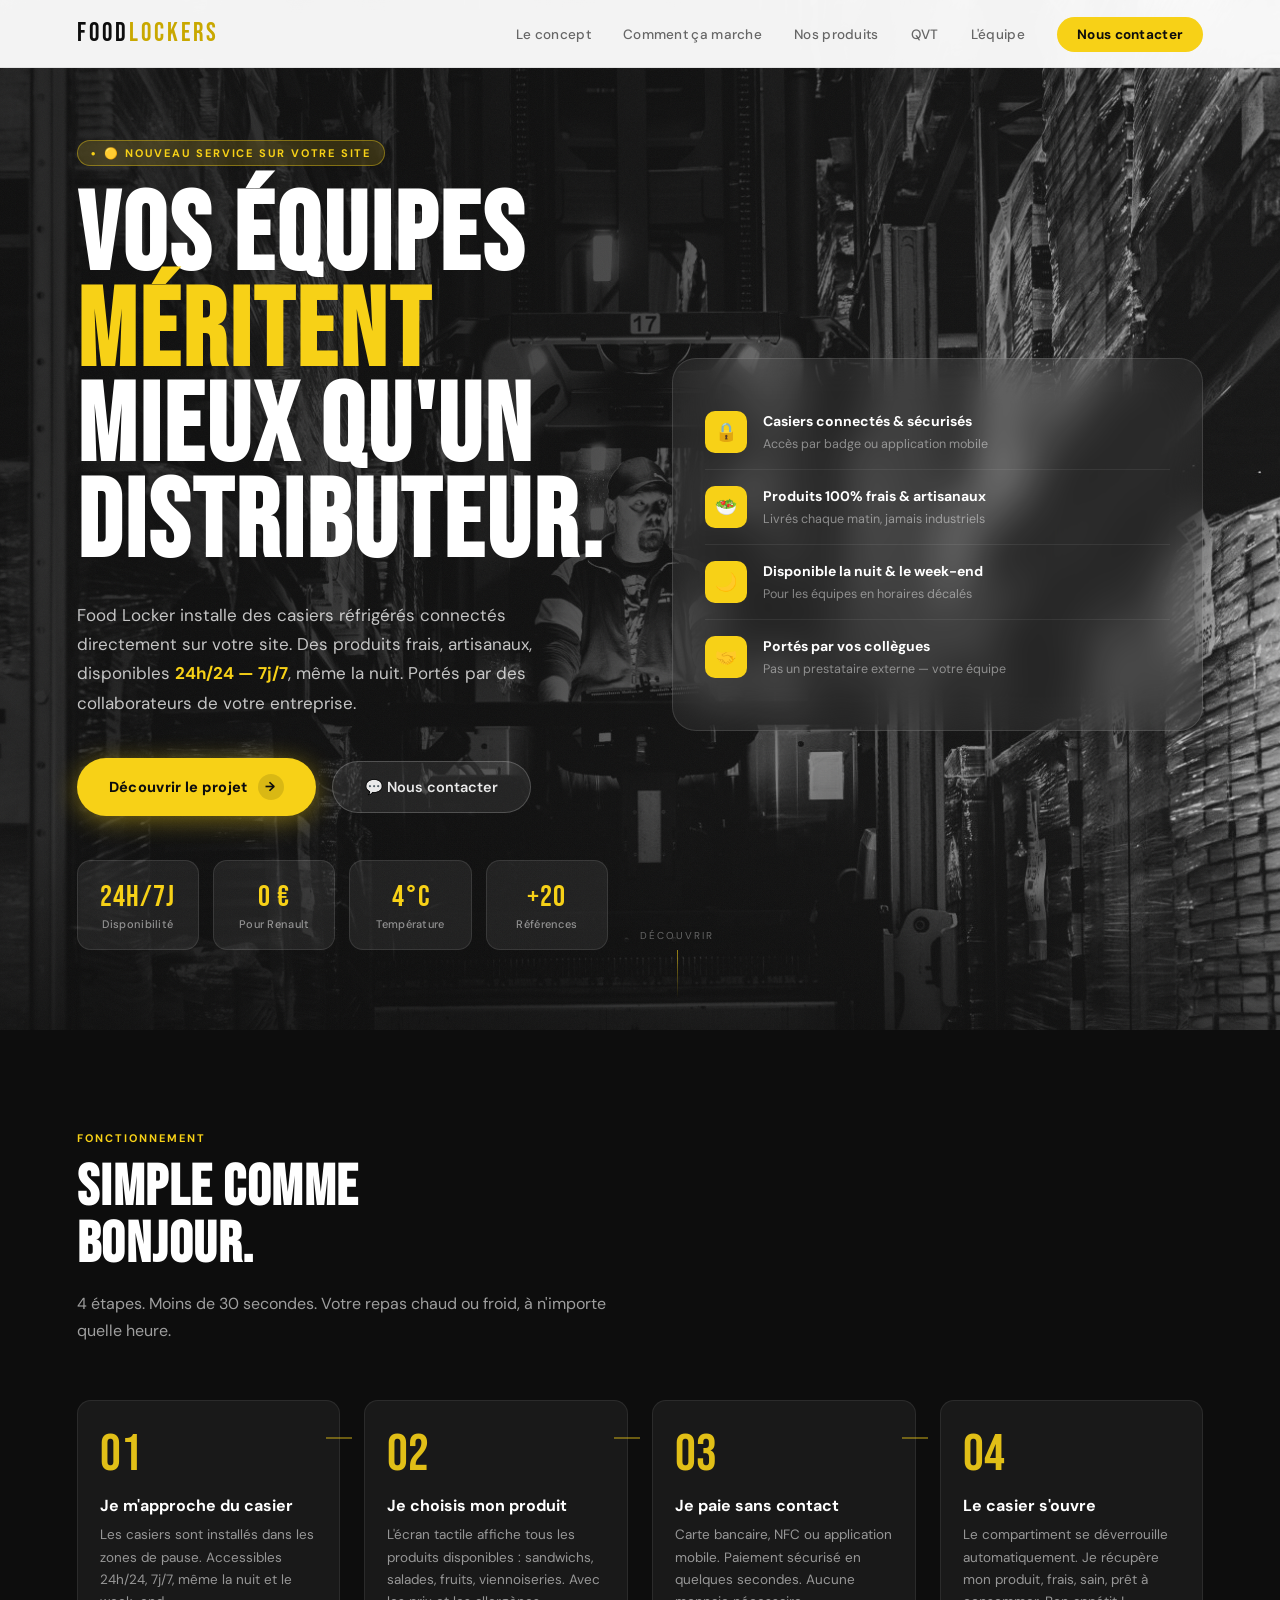
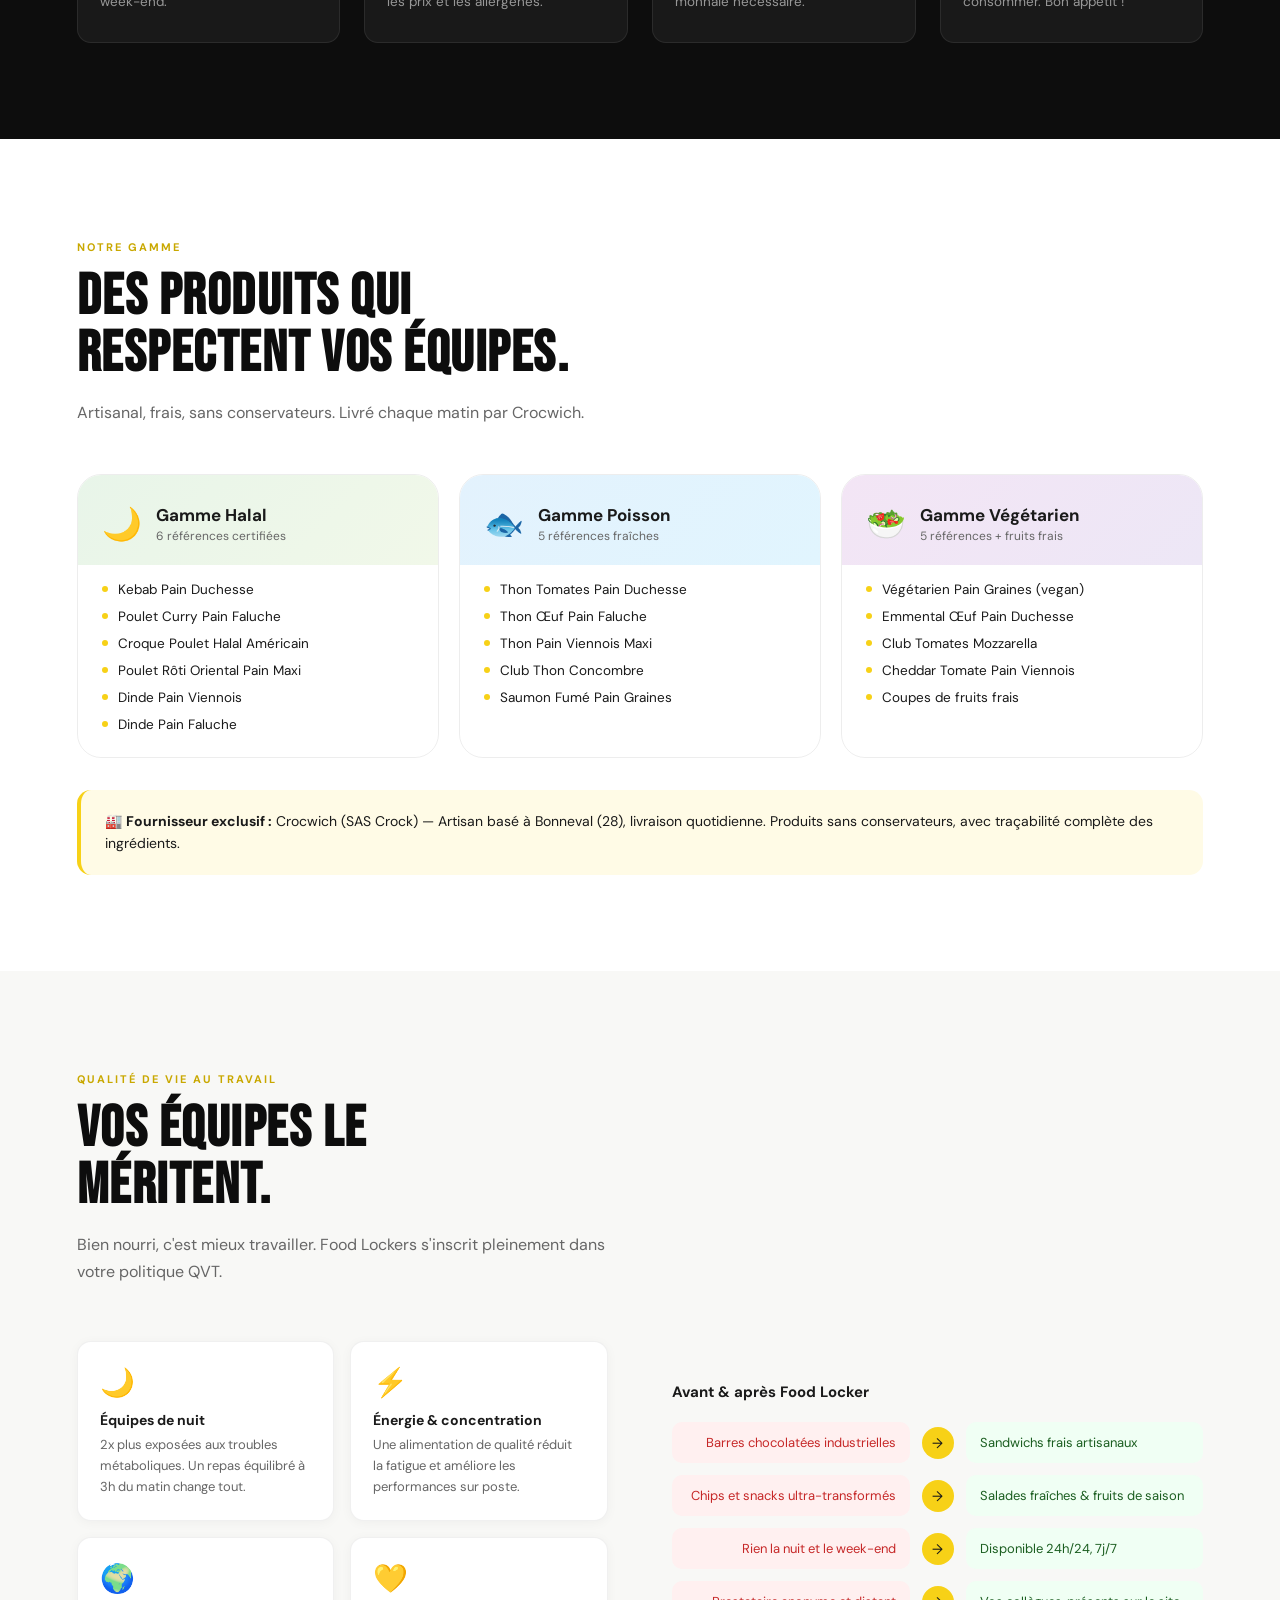
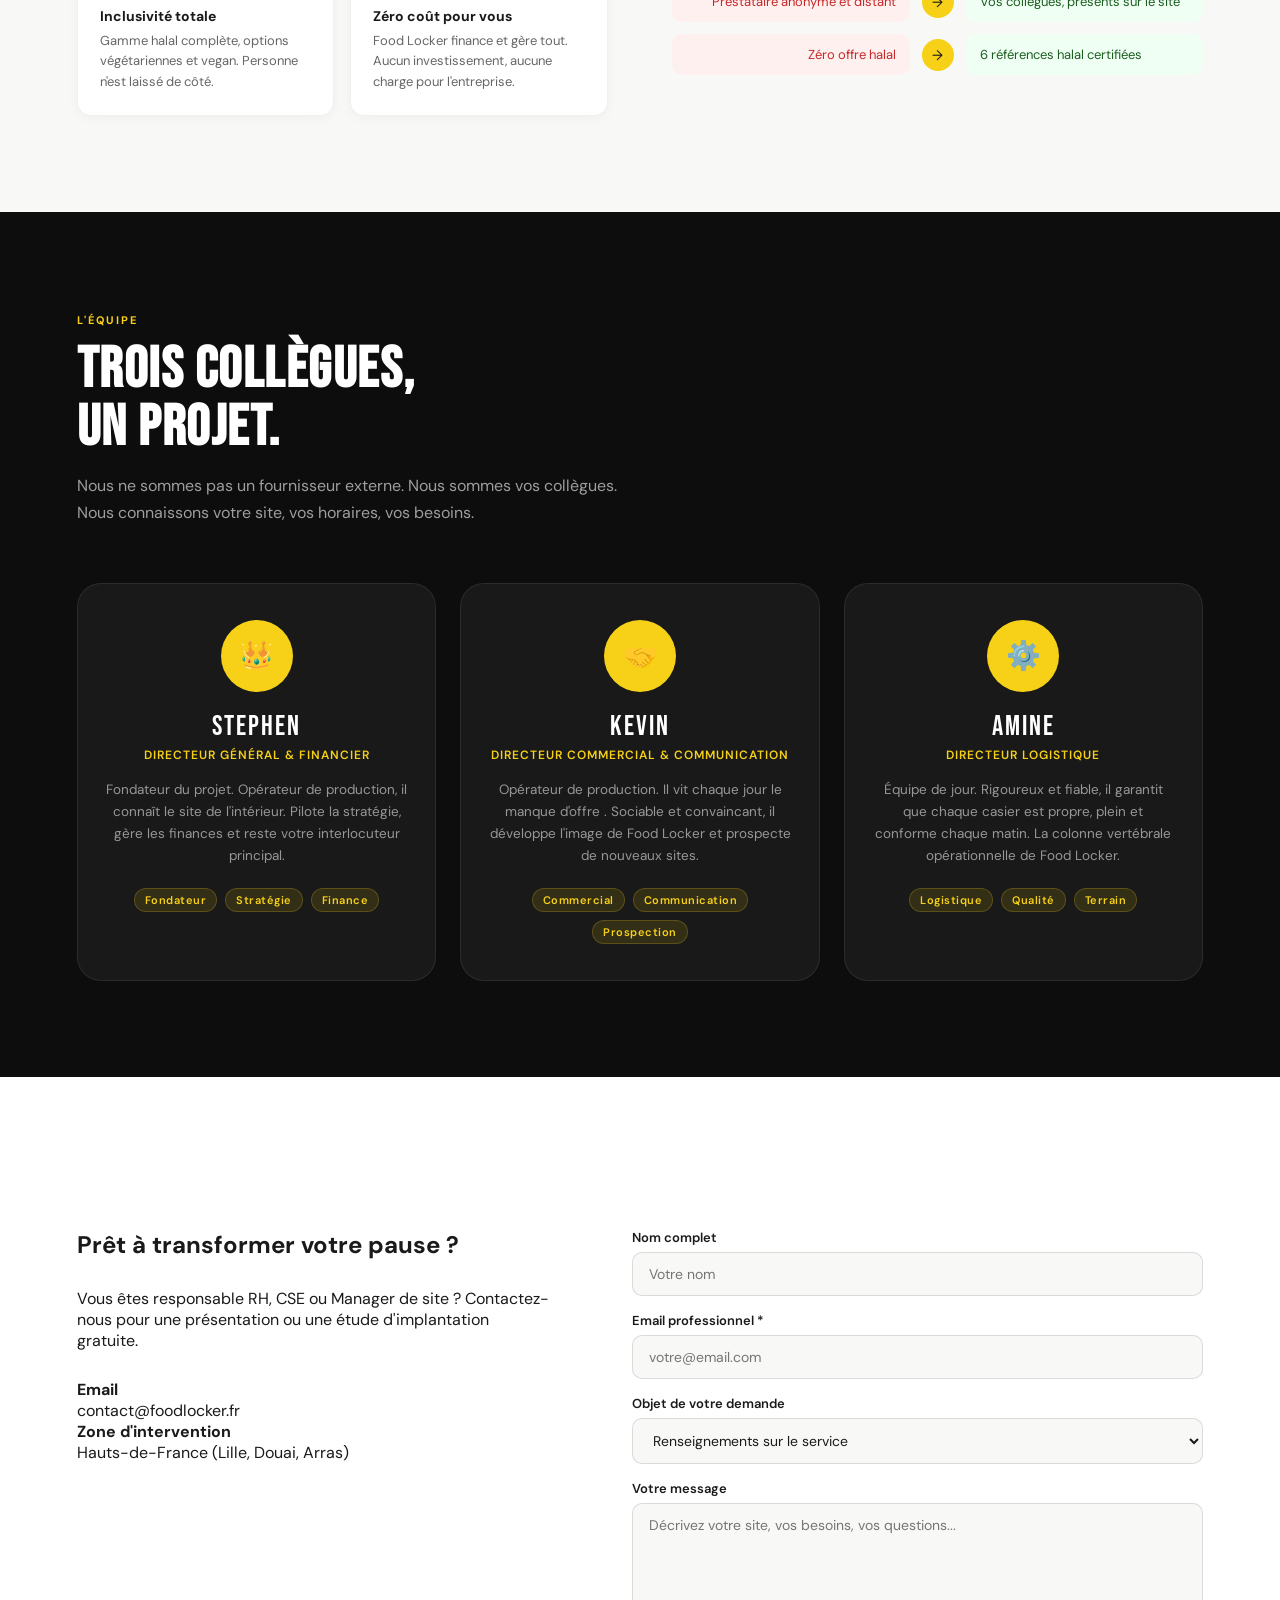
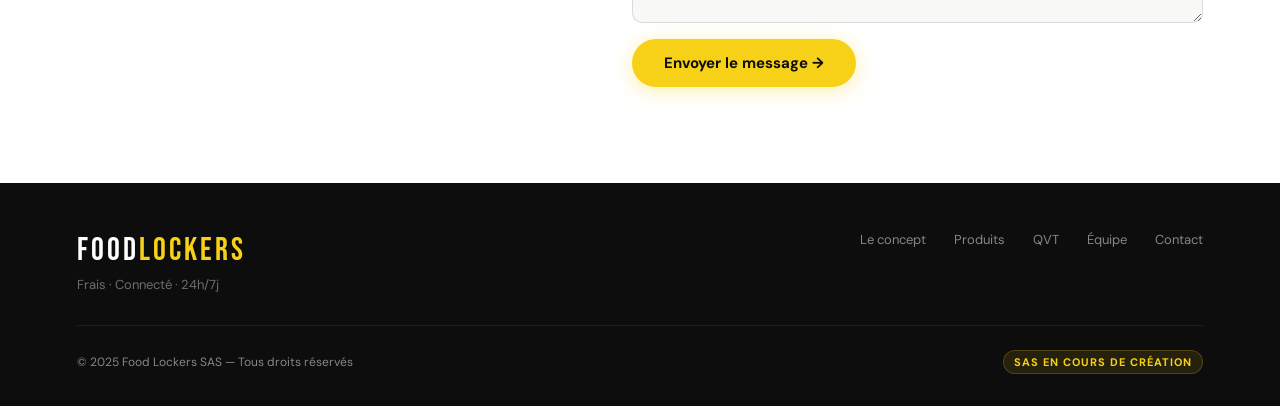
==== commit 7c82ec10: "Add files via upload" ====
--- a/index.html
+++ b/index.html
@@ -3,502 +3,15 @@
 <head>
 <meta charset="UTF-8">
 <meta name="viewport" content="width=device-width, initial-scale=1.0">
-<title>Food Locker — Frais · Connecté · 24h/7j</title>
+<title>Food Lockers — Frais · Connecté · 24h/7j</title>
 <link href="https://fonts.googleapis.com/css2?family=Bebas+Neue&family=DM+Sans:ital,opsz,wght@0,9..40,300;0,9..40,400;0,9..40,500;0,9..40,700;1,9..40,400&family=Playfair+Display:ital@1&display=swap" rel="stylesheet">
-<style>
-*,*::before,*::after{margin:0;padding:0;box-sizing:border-box}
-:root{
-  --y:#F7D117;--yd:#C9A800;--yl:#FFFBE6;
-  --blk:#0D0D0D;--dk:#1A1A1A;--mid:#666;--lt:#F8F8F6;--wh:#fff;
-  --r:14px;--r2:24px;
-}
-html{scroll-behavior:smooth}
-body{font-family:'DM Sans',sans-serif;background:var(--wh);color:var(--dk);overflow-x:hidden}
-
-/* NAV */
-nav{
-  position:fixed;top:0;left:0;right:0;z-index:200;
-  height:68px;display:flex;align-items:center;justify-content:space-between;
-  padding:0 6%;
-  background:rgba(255,255,255,.95);
-  backdrop-filter:blur(16px);
-  border-bottom:1px solid rgba(0,0,0,.07);
-  transition:box-shadow .3s;
-}
-nav.scrolled{box-shadow:0 2px 20px rgba(0,0,0,.09)}
-.logo{font-family:'Bebas Neue',sans-serif;font-size:26px;letter-spacing:3px;color:var(--blk);text-decoration:none}
-.logo em{color:var(--yd);font-style:normal}
-.nav-links{display:flex;gap:32px;list-style:none;align-items:center}
-.nav-links a{text-decoration:none;font-size:13.5px;font-weight:500;color:var(--mid);letter-spacing:.3px;transition:color .2s}
-.nav-links a:hover{color:var(--blk)}
-.btn-nav{
-  background:var(--y);color:var(--blk)!important;
-  padding:9px 20px;border-radius:100px;font-weight:700!important;
-  transition:background .2s,transform .15s!important;
-}
-.btn-nav:hover{background:var(--yd)!important;transform:translateY(-1px)}
-.burger{display:none;flex-direction:column;gap:5px;cursor:pointer;background:none;border:none;padding:4px}
-.burger span{display:block;width:22px;height:2px;background:var(--dk);border-radius:2px;transition:.3s}
-
-
-/* HERO FULLSCREEN */
-#hero{
-  min-height:100vh;
-  position:relative;
-  display:flex;
-  align-items:center;
-  padding:0;
-  overflow:hidden;
-  background:var(--blk);
-}
-.hero-bg{
-  position:absolute;inset:0;
-  background-image:url('[data-uri]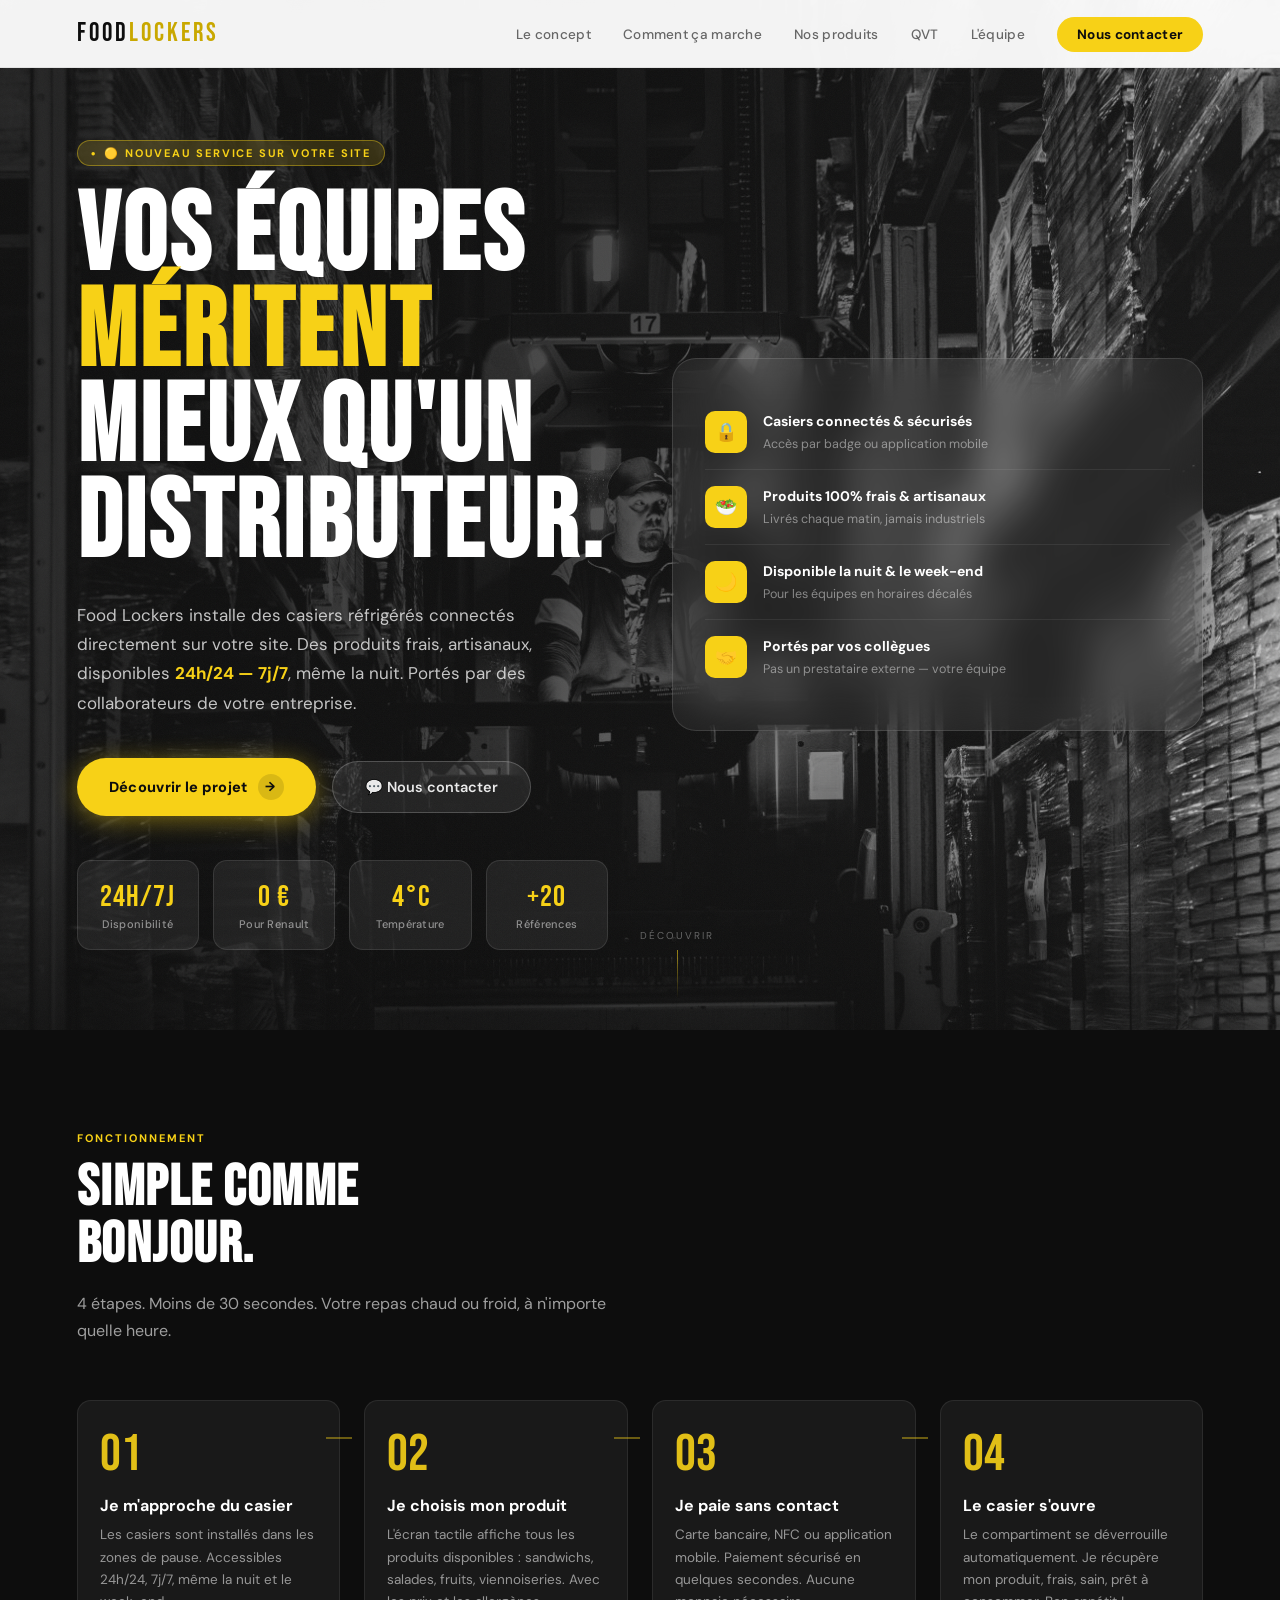
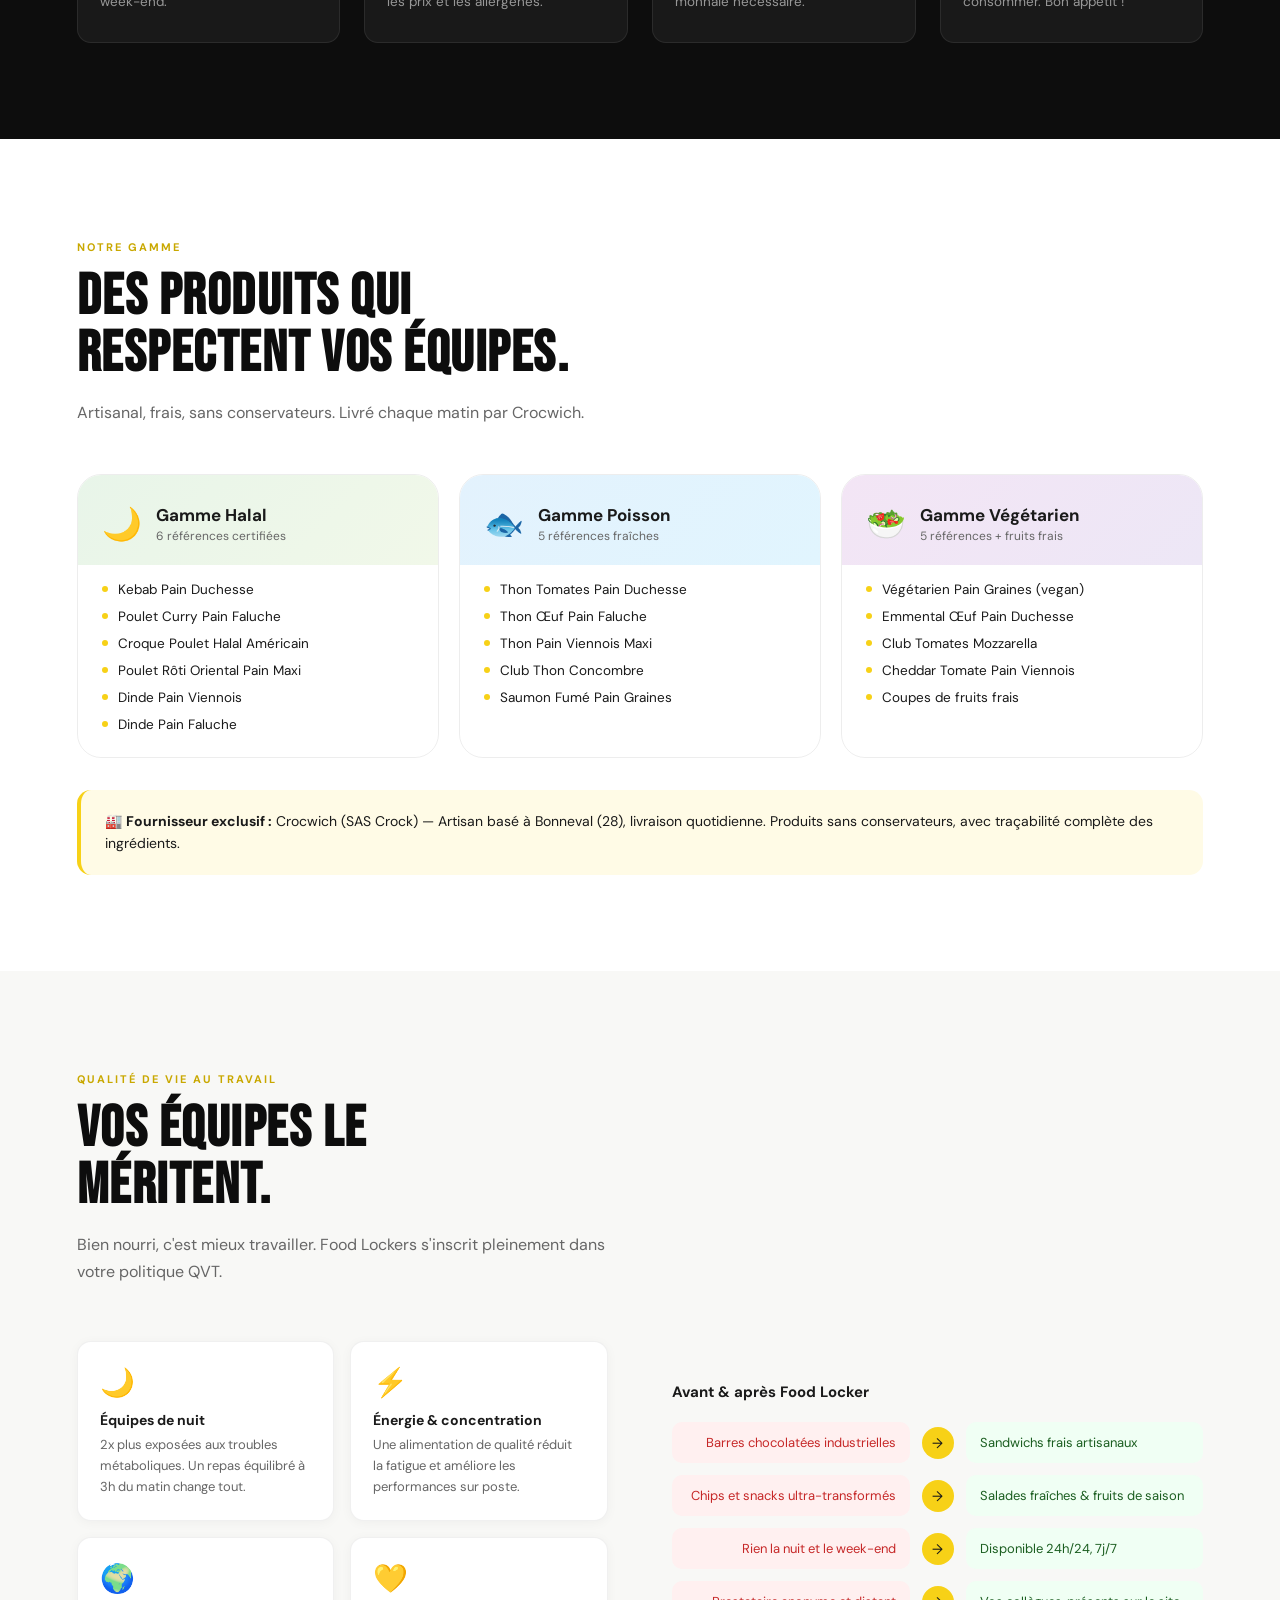
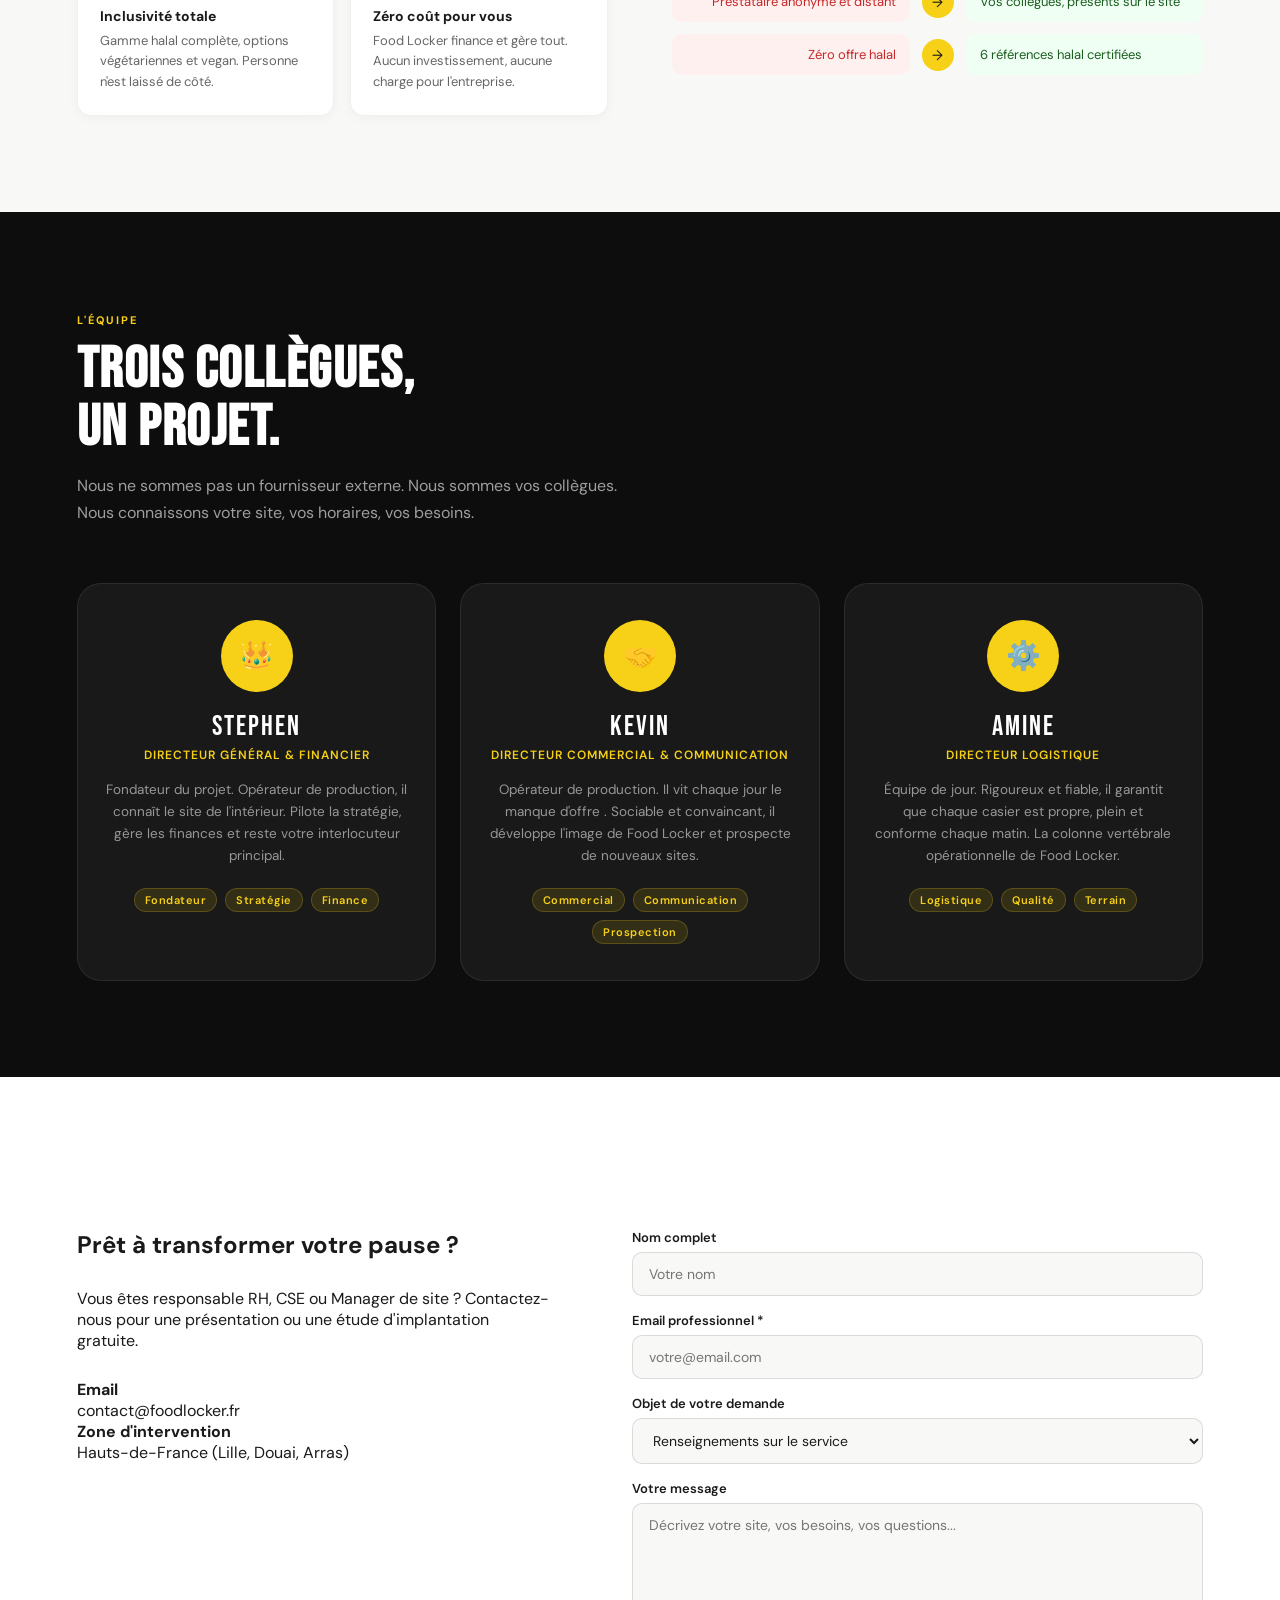
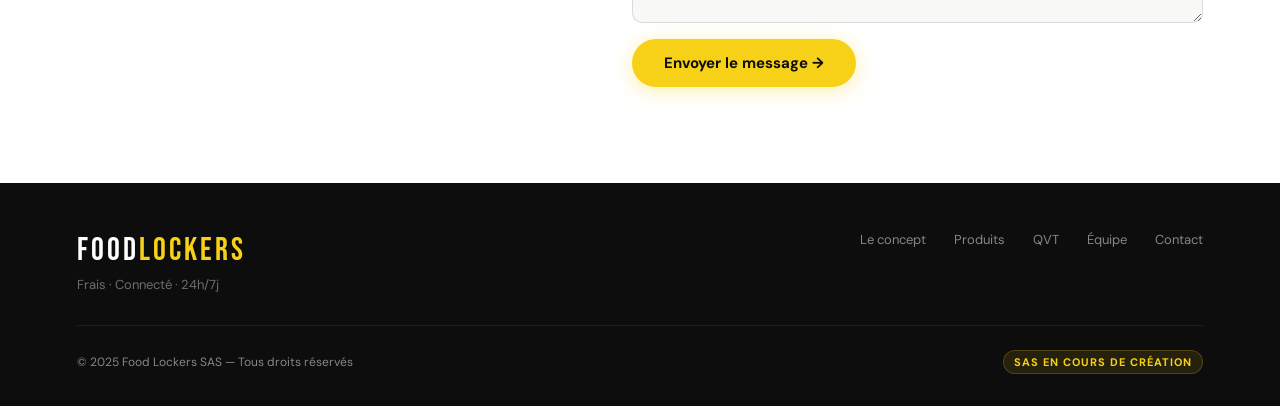
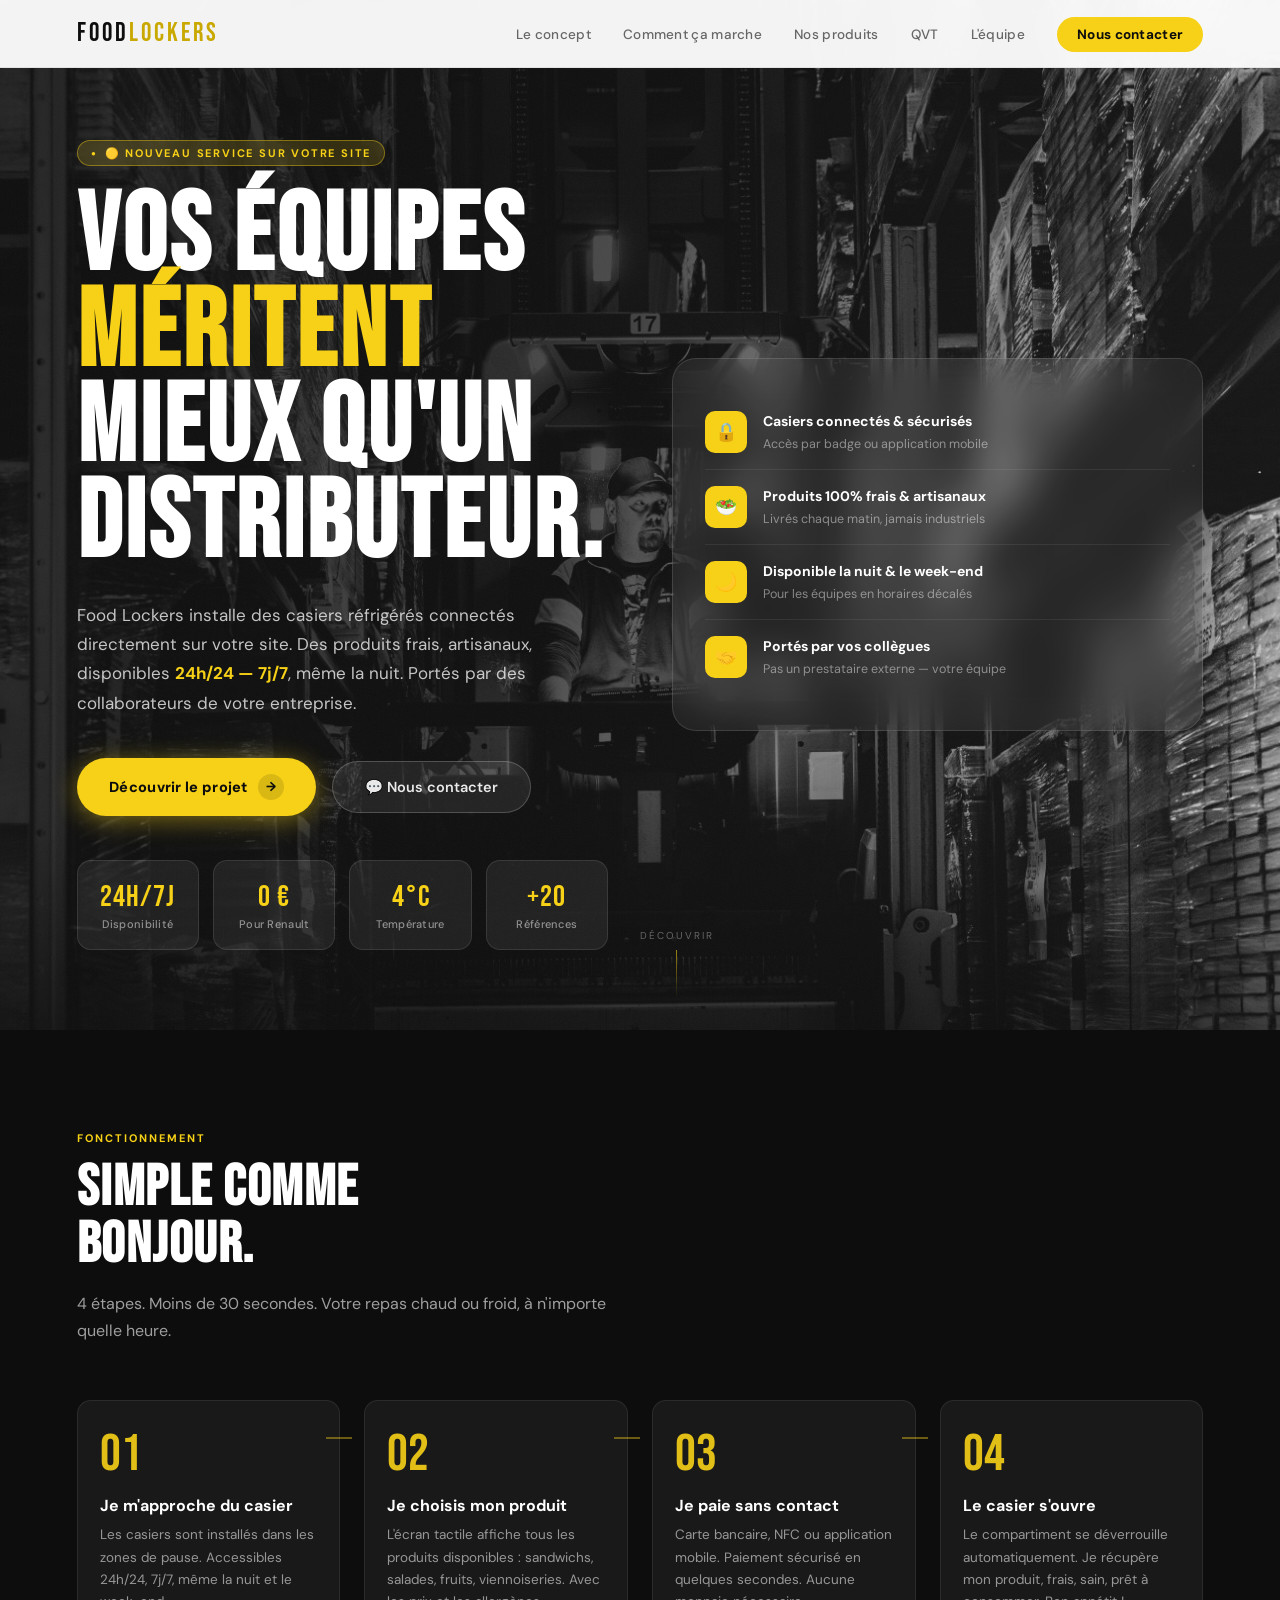
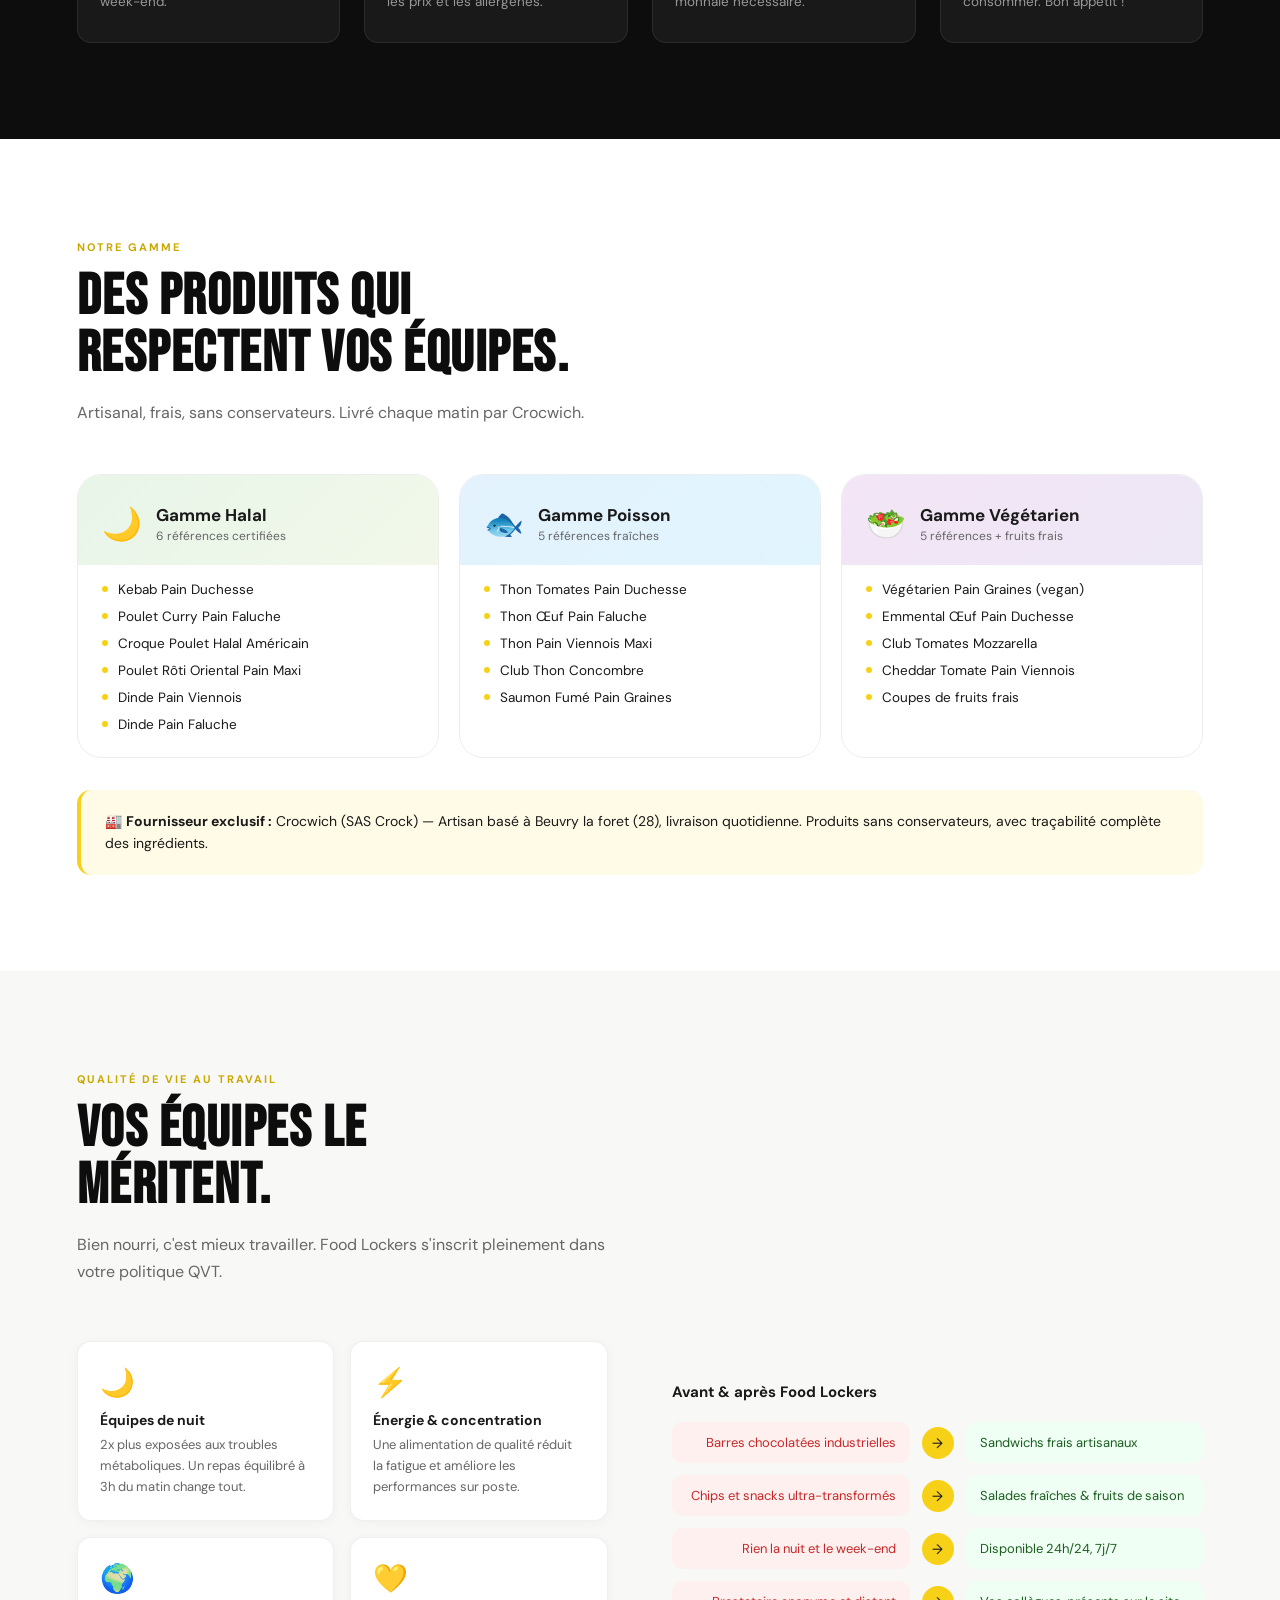
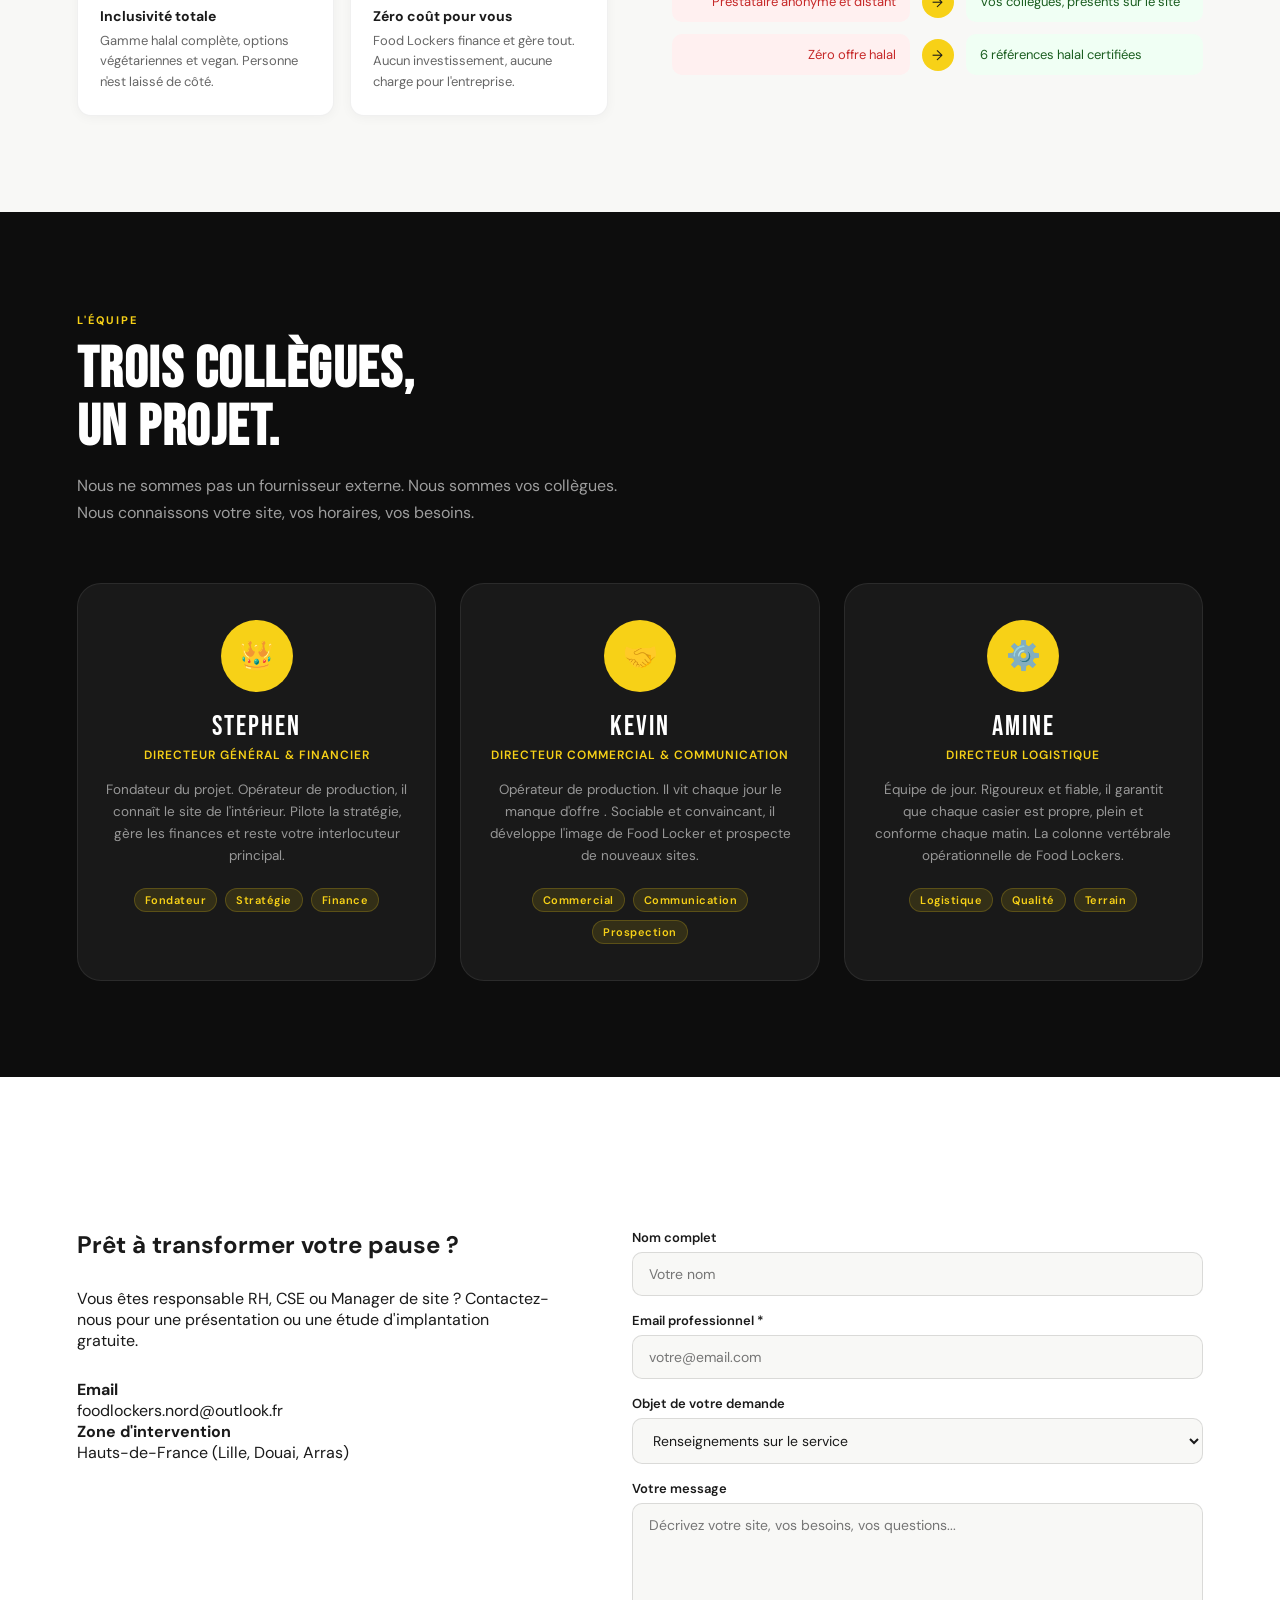
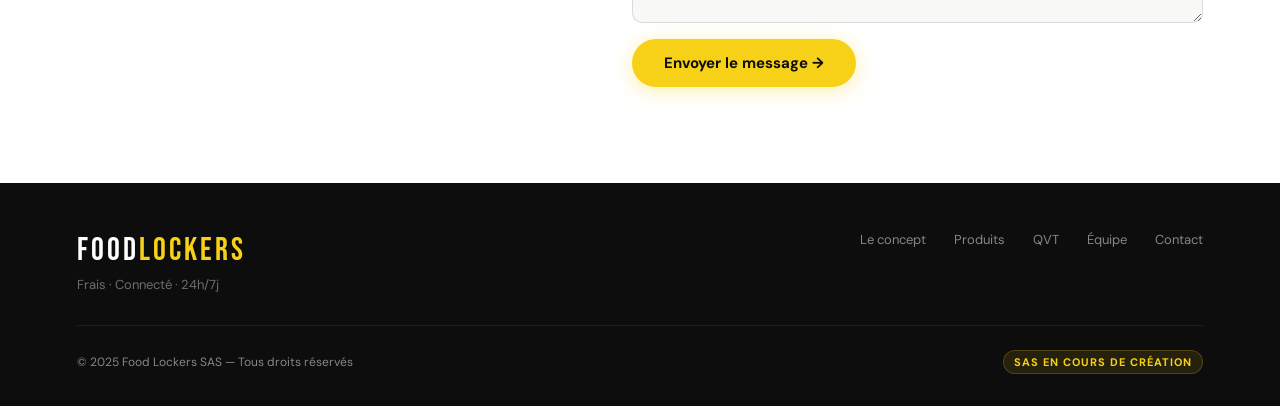
